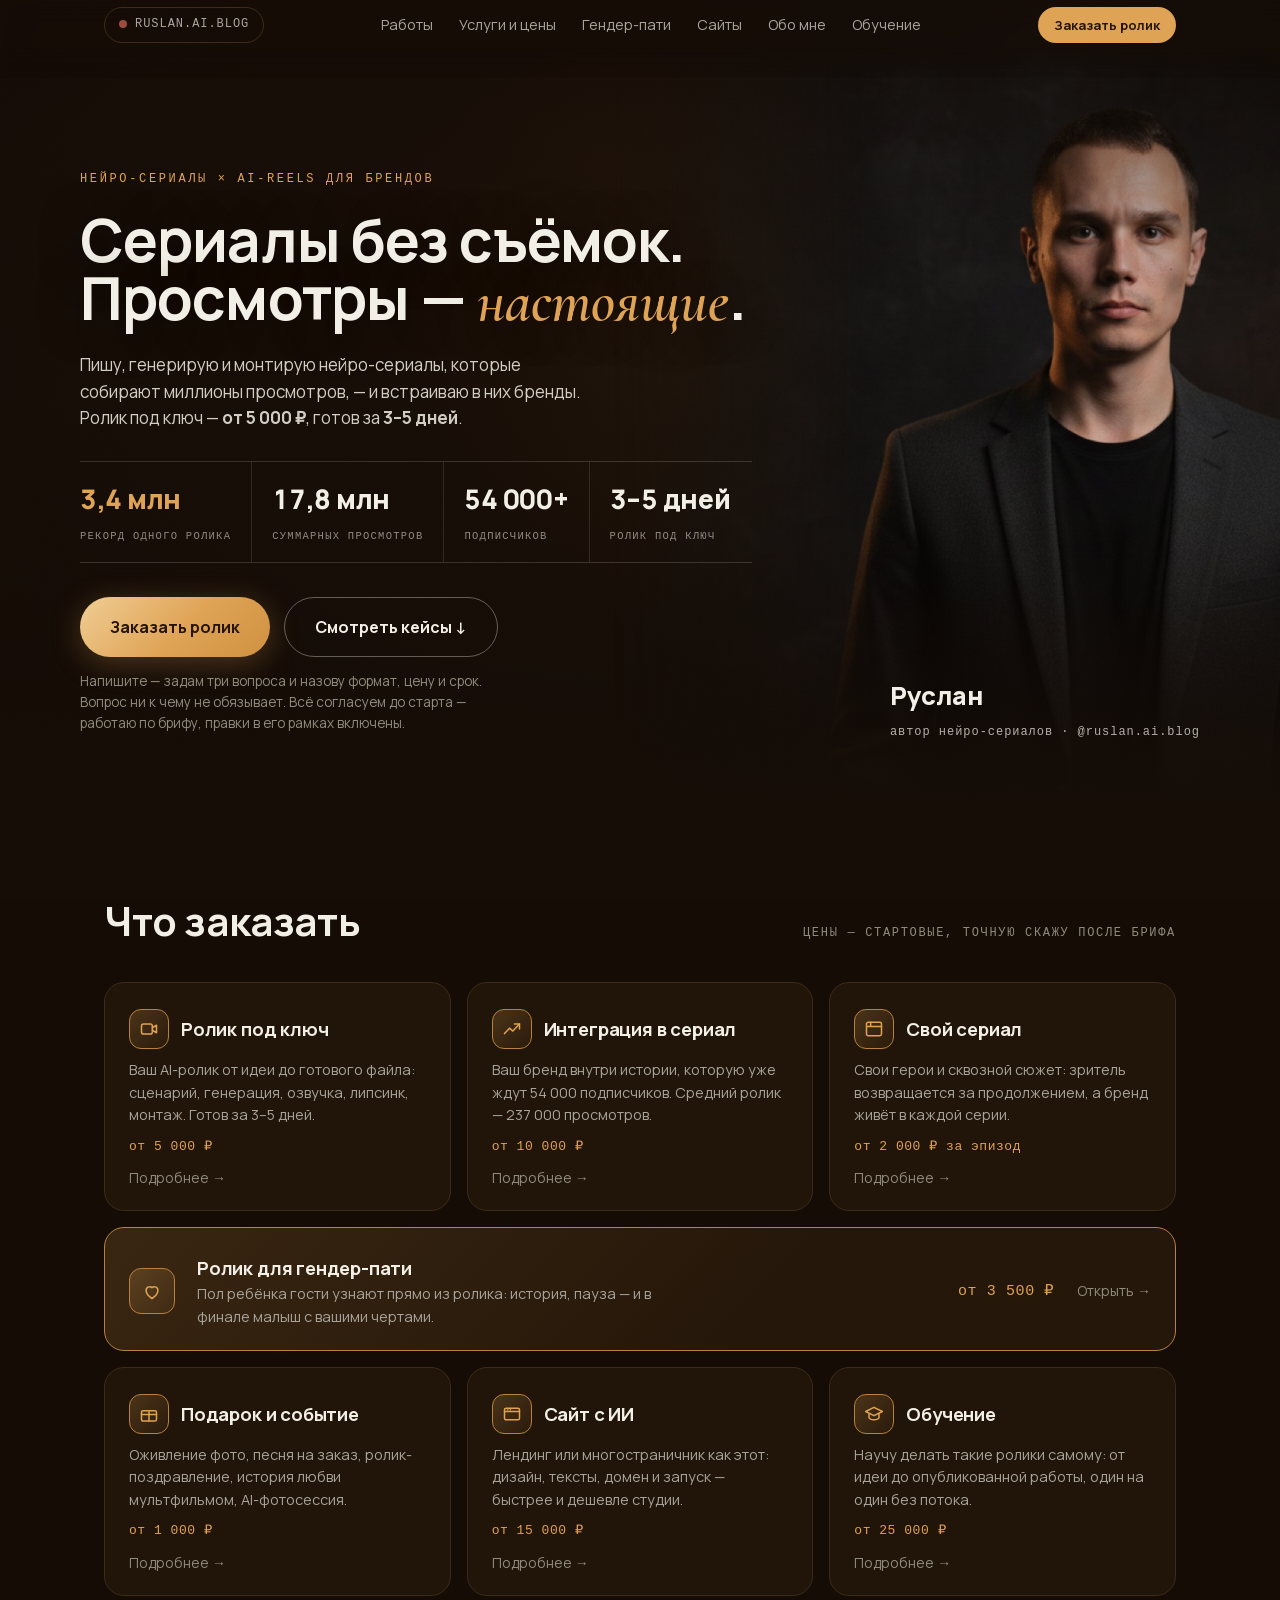
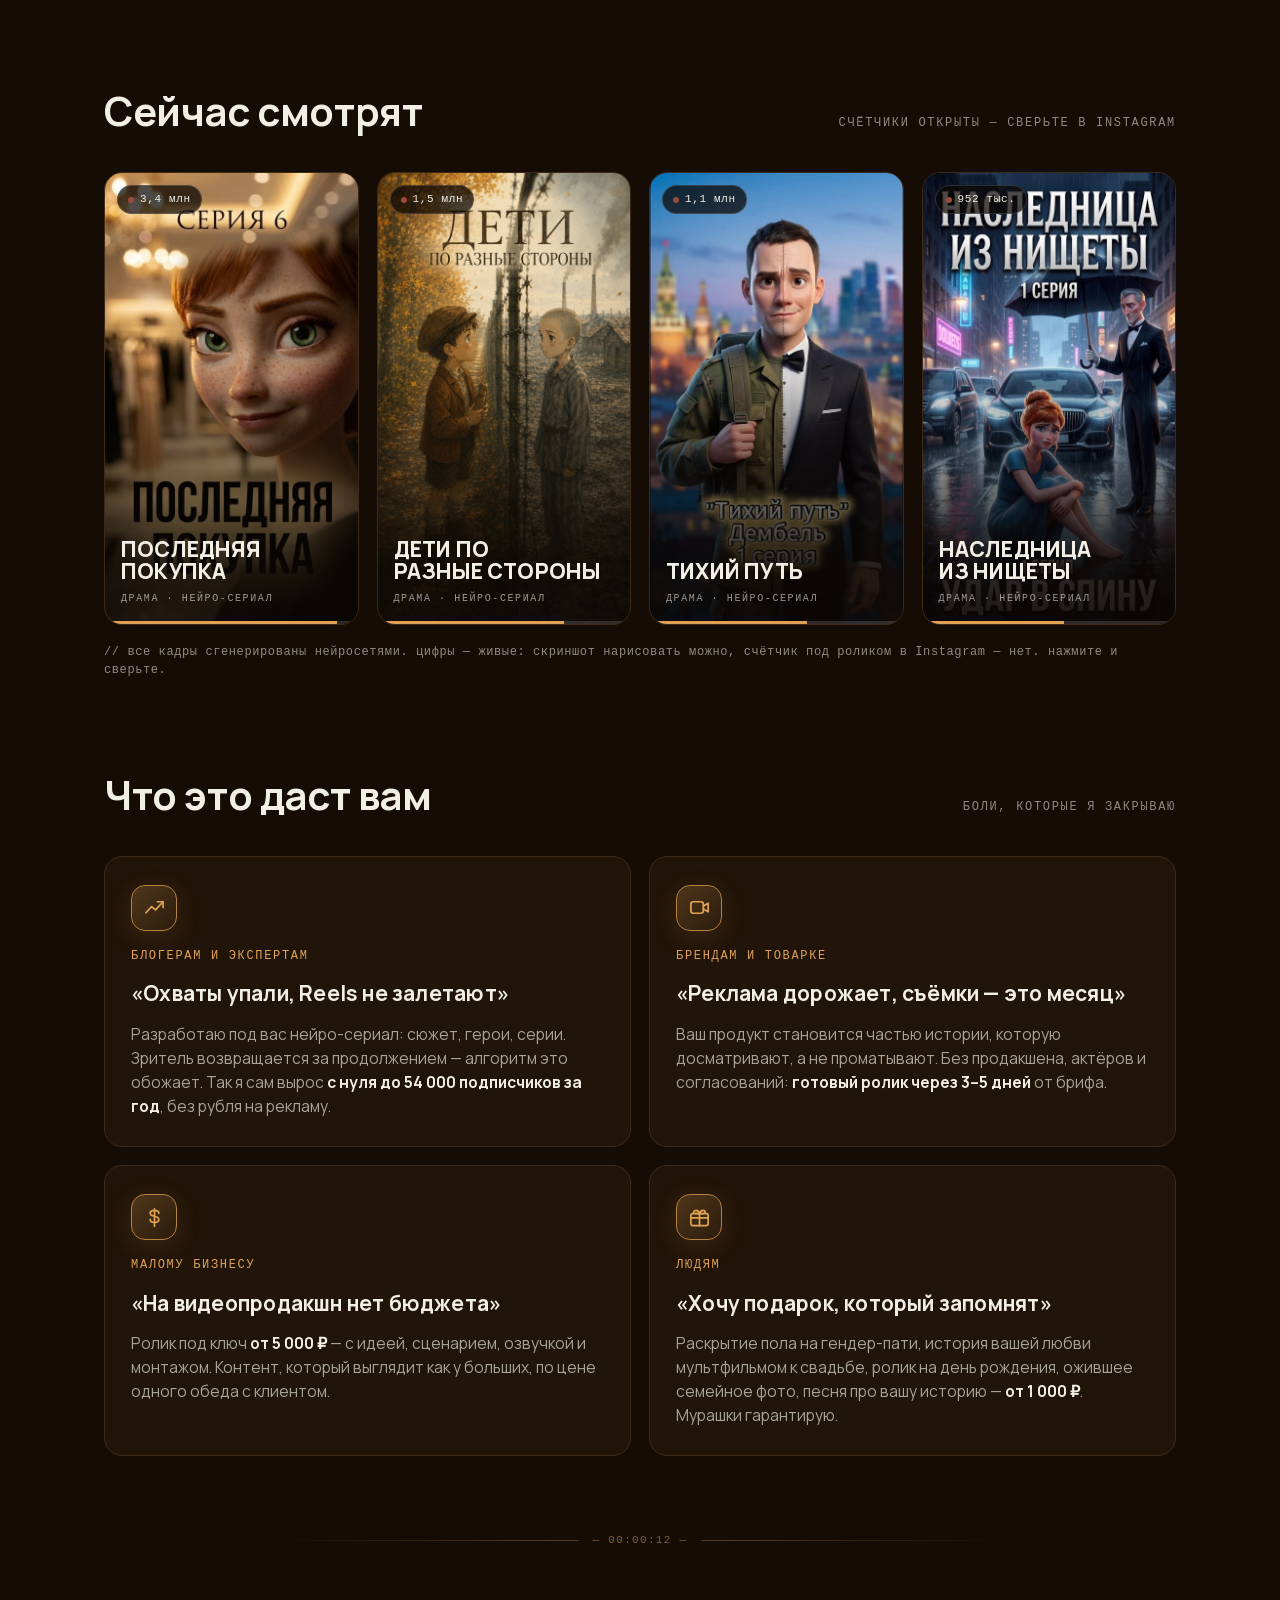
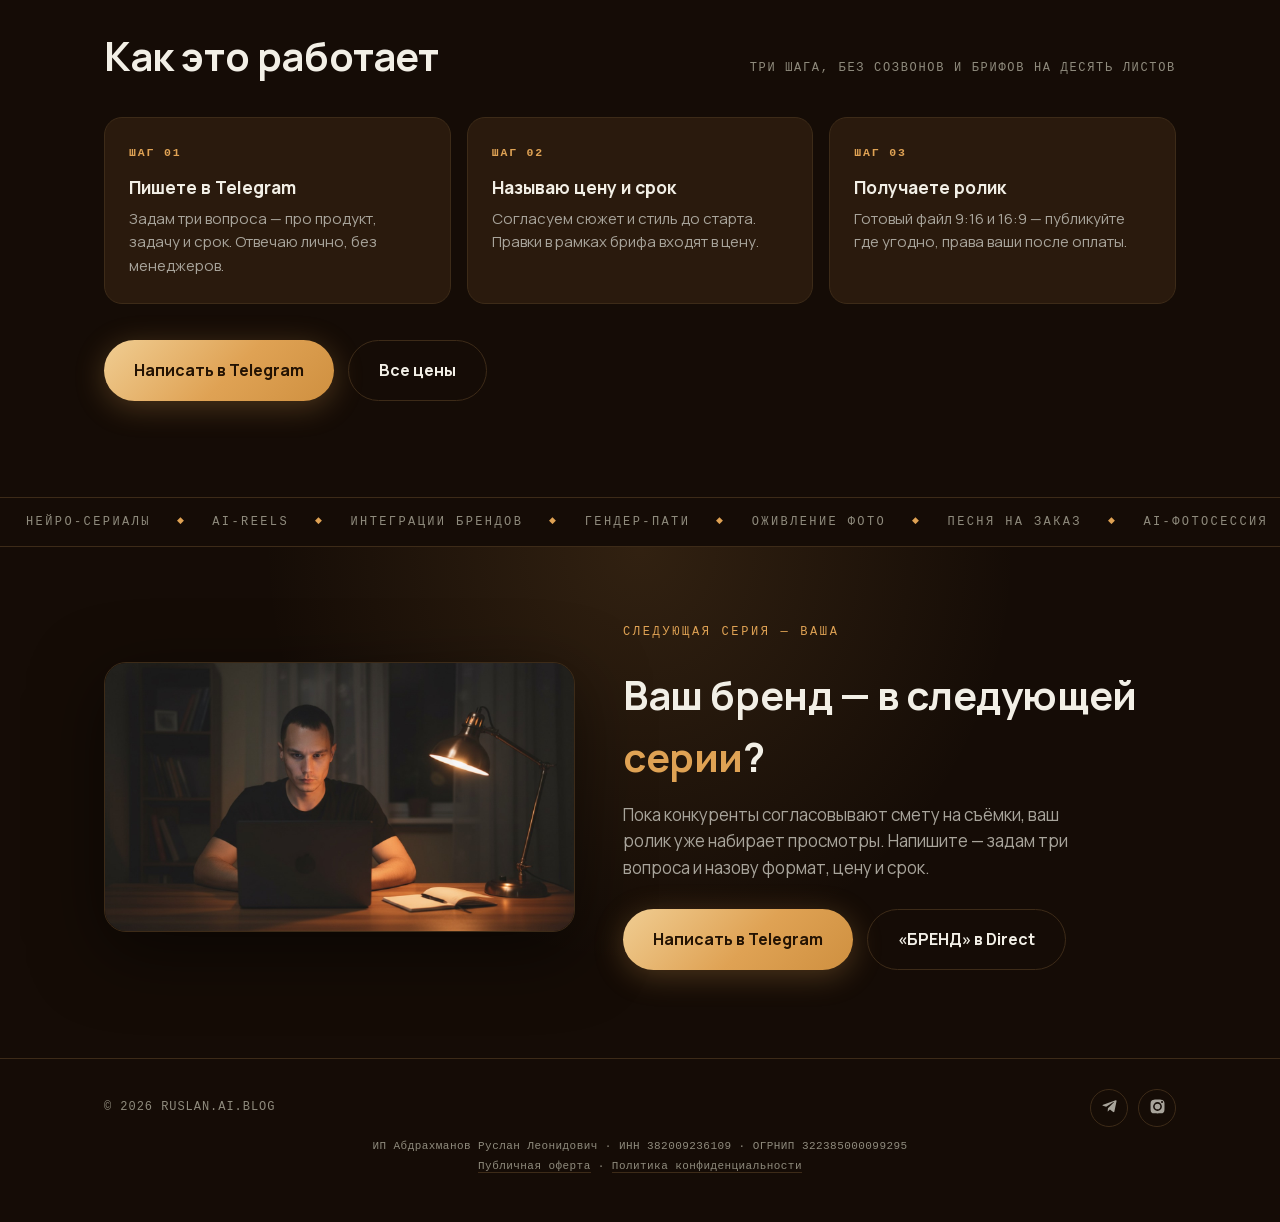
==== index.html @ cd1628ea "Главная: витрина услуг с ценами, кейсы выше, три шага заказа" ====
<!doctype html>
<html lang="ru">
<meta charset="utf-8">
<link rel="icon" href="data:image/svg+xml,%3Csvg xmlns=%22http://www.w3.org/2000/svg%22 viewBox=%220 0 100 100%22%3E%3Crect width=%22100%22 height=%22100%22 rx=%2222%22 fill=%22%23150c06%22/%3E%3Cpolygon points=%2238,28 76,50 38,72%22 fill=%22%23f0b243%22/%3E%3C/svg%3E">
<title>ruslan.ai.blog</title>
<meta name="viewport" content="width=device-width, initial-scale=1">

<meta name="description" content="Сериалы без съёмок с настоящими миллионами просмотров. AI-ролики для брендов за 3–5 дней: 17,8 млн суммарных просмотров, рекорд — 3,4 млн.">
<meta property="og:title" content="ruslan.ai.blog — нейро-сериалы и AI-Reels">
<meta property="og:description" content="Сериалы без съёмок с настоящими миллионами просмотров. AI-ролики для брендов за 3–5 дней: 17,8 млн суммарных просмотров, рекорд — 3,4 млн.">
<meta property="og:image" content="https://ruslan-ai-blog.ru/og.jpg">
<meta property="og:type" content="website">
<meta name="twitter:card" content="summary_large_image">

<style>
  /* ── Единственная тема: кинозал. Все цвета заданы явно. ── */
  :root{
    --ground:#150c06;        /* зал, свет погашен */
    --surface:#211408;
    --surface-2:#2a1a0d;
    --line:#3d2b18;
    --ink:#f2efe6;           /* тёплый экранный белый */
    --ink-dim:#A8A49B;
    --ink-faint:#8f8b7d;
    --gold:#DFA254;          /* луч проектора */
    --gold-deep:#b8813e;
    --terra:#9E493D;
    --rec:#9E493D;           /* точка записи */
    --mono:"SF Mono","Menlo","Consolas",monospace;
    --display:"Manrope","Helvetica Neue",sans-serif;
    --serif:"Cormorant Garamond",Georgia,serif;
  }
  *{margin:0;padding:0;box-sizing:border-box}
  html{scroll-behavior:smooth}
  body{
    background:radial-gradient(120% 80% at 50% 0%,rgba(223,162,84,.04) 0%,#1d1109 18%,#150c06 55%) fixed,#150c06;
    color:var(--ink);
    font-family:var(--display);
    font-size:17px;line-height:1.55;
    -webkit-font-smoothing:antialiased;
    overflow-x:hidden;
  }
  /* зерно плёнки поверх всего */
  body::after{
    content:"";position:fixed;inset:0;pointer-events:none;z-index:9999;opacity:.045;mix-blend-mode:overlay;
    background-image:url("data:image/svg+xml,%3Csvg xmlns='http://www.w3.org/2000/svg' width='180' height='180'%3E%3Cfilter id='n'%3E%3CfeTurbulence type='fractalNoise' baseFrequency='0.8' numOctaves='2' stitchTiles='stitch'/%3E%3CfeColorMatrix type='saturate' values='0'/%3E%3C/filter%3E%3Crect width='180' height='180' filter='url(%23n)'/%3E%3C/svg%3E");background-size:180px;
  }
  a{color:inherit}
  .wrap{max-width:1120px;margin:0 auto;padding:0 24px}

  /* ── верхняя строка: как плашка эфира ── */
  .topbar{
    display:flex;justify-content:space-between;align-items:center;
    padding:18px 0;font-family:var(--mono);font-size:12px;letter-spacing:.08em;
    color:var(--ink-dim);
  }
  .rec{display:inline-flex;align-items:center;gap:8px}
  .rec i{width:8px;height:8px;border-radius:50%;background:var(--rec);display:inline-block;animation:blink 1.6s steps(1) infinite}
  @keyframes blink{50%{opacity:.15}}
  .topbar a{text-decoration:none;border:1px solid var(--line);padding:7px 14px;border-radius:999px;transition:border-color .2s,color .2s}
  .topbar a:hover,.topbar a:focus-visible{border-color:var(--gold);color:var(--gold)}

  /* ── герой ── */
  .hero{padding:64px 0 40px;position:relative}
  /* луч проектора */
  .hero::before{
    content:"";position:absolute;top:-220px;left:50%;transform:translateX(-50%);
    width:900px;height:620px;pointer-events:none;
    background:radial-gradient(ellipse at 50% 0%,rgba(223,162,84,.16),rgba(223,162,84,.04) 45%,transparent 70%);
  }
  .eyebrow{
    font-family:var(--mono);font-size:12px;letter-spacing:.22em;text-transform:uppercase;
    color:var(--gold);margin-bottom:22px;
  }
  h1{
    font-size:clamp(40px,7.2vw,84px);line-height:.98;letter-spacing:-.015em;
    font-weight:700;text-wrap:balance;max-width:18ch;
  }
  h1 .g{color:var(--gold);font-family:var(--serif);font-style:italic;font-weight:600;letter-spacing:0}
  .hero p.lede{margin:28px 0 0;max-width:56ch;font-size:clamp(17px,2vw,20px);color:var(--ink-dim)}
  .hero p.lede b{color:var(--ink);font-weight:600}
  /* автор: ава из инсты + подпись */
  .author{display:flex;align-items:center;gap:16px;margin-top:30px}
  .author img{width:76px;height:76px;border-radius:50%;border:2px solid var(--gold);box-shadow:0 0 26px rgba(223,162,84,.3);display:block}
  .author b{display:block;font-size:18px;font-weight:800}
  .author span{font-family:var(--mono);font-size:12px;letter-spacing:.08em;color:var(--ink-faint)}
  .final .author-solo{width:88px;height:88px;border-radius:50%;border:2px solid var(--gold);box-shadow:0 0 34px rgba(223,162,84,.35);margin:0 auto 24px;display:block;position:relative}
  .cta-row{display:flex;gap:14px;flex-wrap:wrap;margin-top:36px}
  .btn{
    display:inline-flex;align-items:center;gap:10px;text-decoration:none;
    font-weight:700;font-size:16px;padding:17px 30px;border-radius:999px;
    transition:transform .15s,box-shadow .2s,border-color .2s;
  }
  .btn:focus-visible{outline:2px solid var(--gold);outline-offset:3px}
  .btn-gold{background:linear-gradient(135deg,#f0cd92,var(--gold) 55%,#cf9040);color:#241303;box-shadow:0 6px 30px rgba(223,162,84,.28)}
  .btn-gold:hover{transform:translateY(-2px);box-shadow:0 10px 40px rgba(223,162,84,.4)}
  .btn-ghost{border:1px solid var(--line);color:var(--ink)}
  .btn-ghost:hover{border-color:var(--gold);color:var(--gold)}

  /* цифры как титры */
  .stats{display:grid;grid-template-columns:repeat(4,1fr);gap:1px;background:var(--line);border:1px solid var(--line);border-radius:16px;overflow:hidden;margin:56px 0 0}
  .stat{background:var(--surface);padding:26px 24px}
  .stat b{display:block;font-size:clamp(30px,4vw,46px);font-weight:800;letter-spacing:-.02em;font-variant-numeric:tabular-nums}
  .stat b em{font-style:normal;color:var(--gold)}
  .stat span{font-family:var(--mono);font-size:12px;letter-spacing:.1em;text-transform:uppercase;color:var(--ink-faint)}

  /* ── секции ── */
  section{padding:84px 0 0}
  .sec-head{display:flex;align-items:baseline;justify-content:space-between;gap:16px;margin-bottom:30px;flex-wrap:wrap}
  h2{font-size:clamp(26px,3.6vw,40px);font-weight:700;letter-spacing:-.01em}
  .sec-head .tag{font-family:var(--mono);font-size:12px;letter-spacing:.14em;color:var(--ink-faint);text-transform:uppercase}

  /* ── афиши сериалов ── */
  .shelf{display:grid;grid-template-columns:repeat(4,1fr);gap:18px}
  .poster{
    aspect-ratio:9/16;border-radius:18px;overflow:hidden;position:relative;
    display:flex;flex-direction:column;justify-content:flex-end;
    text-decoration:none;border:1px solid var(--line);
    transition:transform .25s,box-shadow .25s;
  }
  .poster:hover,.poster:focus-visible{transform:translateY(-6px) scale(1.015);box-shadow:0 18px 50px rgba(0,0,0,.55)}
  .poster .art{position:absolute;inset:0}
  .poster video{position:absolute;inset:0;width:100%;height:100%;object-fit:cover}
  @media (prefers-reduced-motion:reduce){.poster video{display:none}}
  .poster .shade{position:absolute;inset:0;background:linear-gradient(180deg,transparent 40%,rgba(10,6,3,.88) 88%)}
  .poster .views{
    position:absolute;top:12px;left:12px;font-family:var(--mono);font-size:11px;letter-spacing:.06em;
    background:rgba(10,6,3,.72);border:1px solid rgba(255,255,255,.14);border-radius:999px;
    padding:5px 10px;display:flex;align-items:center;gap:6px;color:var(--ink);
  }
  .poster .views i{width:6px;height:6px;border-radius:50%;background:var(--rec);display:inline-block}
  .poster .meta{position:relative;display:block;padding:16px 16px 14px}
  .poster .title{display:block;font-weight:800;font-size:clamp(16px,1.7vw,21px);line-height:1.08;text-transform:uppercase;letter-spacing:.01em;text-wrap:balance}
  .poster .kind{display:block;font-family:var(--mono);font-size:10px;letter-spacing:.16em;text-transform:uppercase;color:rgba(242,239,230,.62);margin-top:8px}
  .poster .bar{position:relative;height:3px;background:rgba(255,255,255,.14)}
  .poster .bar i{position:absolute;inset:0;right:auto;background:var(--gold)}
  /* афишная графика — у каждого сериала свой мир */
  .art-1{background:
    radial-gradient(120% 90% at 80% 12%,#7a1420 0%,transparent 55%),
    radial-gradient(100% 80% at 15% 90%,#2a0509 0%,transparent 60%),
    linear-gradient(165deg,#3d0a12 0%,#12060a 70%)}
  .art-1::after{content:"";position:absolute;left:14%;right:14%;top:34%;height:1px;background:linear-gradient(90deg,transparent,#e4574f,transparent);box-shadow:0 0 24px 4px rgba(228,87,79,.55)}
  .art-2{background:linear-gradient(115deg,#0e2c4e 0 49.7%,#13070d 49.7% 50.3%,#5a2410 50.3% 100%)}
  .art-2::after{content:"";position:absolute;inset:0;background:radial-gradient(70% 45% at 28% 30%,rgba(120,180,255,.28),transparent 65%),radial-gradient(70% 45% at 74% 68%,rgba(240,140,60,.3),transparent 65%)}
  .art-3{background:
    radial-gradient(90% 60% at 50% 20%,rgba(223,162,84,.5),transparent 60%),
    linear-gradient(180deg,#1c1408 0%,#0d0a05 100%)}
  .art-3::after{content:"";position:absolute;left:50%;top:16%;width:120px;height:120px;transform:translateX(-50%);border-radius:50%;background:radial-gradient(circle at 38% 32%,#ffe9b8,#DFA254 55%,#8a5a10);filter:blur(1px);box-shadow:0 0 70px 20px rgba(223,162,84,.4)}
  .art-4{background:
    radial-gradient(110% 80% at 20% 15%,#5b1d5e 0%,transparent 60%),
    radial-gradient(110% 80% at 85% 85%,#28356e 0%,transparent 60%),
    linear-gradient(160deg,#2b0f33,#0e0b1e)}
  .art-4::after{content:"";position:absolute;left:18%;top:26%;width:26px;height:26px;border-radius:50%;border:3px solid rgba(255,160,220,.8);box-shadow:44px 18px 0 -6px rgba(255,160,220,.5),90px -8px 0 -9px rgba(255,160,220,.35)}
  .shelf-note{margin-top:18px;font-family:var(--mono);font-size:12px;color:var(--ink-faint);letter-spacing:.05em}

  /* ── что я делаю ── */
  .services{display:grid;grid-template-columns:repeat(3,1fr);gap:18px}
  .svc{background:var(--surface);border:1px solid var(--line);border-radius:18px;padding:28px 26px;display:flex;flex-direction:column;gap:12px}
  .svc .num{font-family:var(--mono);font-size:12px;color:var(--gold);letter-spacing:.14em}
  .svc h3{font-size:21px;font-weight:700;letter-spacing:.01em}
  .svc p{color:var(--ink-dim);font-size:15.5px}

  /* ── как заказать: киношная хлопушка шагов ── */
  .steps{counter-reset:step;display:grid;grid-template-columns:repeat(3,1fr);gap:1px;background:var(--line);border:1px solid var(--line);border-radius:18px;overflow:hidden}
  .step{background:var(--surface-2);padding:30px 26px}
  .step b{display:block;font-family:var(--mono);font-size:12px;letter-spacing:.14em;color:var(--gold);margin-bottom:14px}
  .step h3{font-size:19px;font-weight:800;margin-bottom:8px}
  .step h3 .kw{background:var(--gold);color:#241303;padding:1px 8px;border-radius:4px;white-space:nowrap}
  .step p{color:var(--ink-dim);font-size:15px}

  /* ── финальный призыв ── */
  .final{margin-top:96px;position:relative;text-align:center;padding:90px 24px 100px;border-top:1px solid var(--line)}
  .final::before{content:"";position:absolute;top:0;left:50%;transform:translateX(-50%);width:760px;height:420px;pointer-events:none;background:radial-gradient(ellipse at 50% 0%,rgba(223,162,84,.14),transparent 70%)}
  .final h2{max-width:22ch;margin:0 auto 18px}
  .final p{color:var(--ink-dim);max-width:52ch;margin:0 auto 34px}

  footer{border-top:1px solid var(--line);padding:30px 0 46px}
  .foot{display:flex;justify-content:space-between;align-items:center;gap:18px;flex-wrap:wrap;font-family:var(--mono);font-size:12px;letter-spacing:.08em;color:var(--ink-faint)}
  .foot a{color:var(--ink-dim);text-decoration:none;border-bottom:1px solid var(--line);padding-bottom:2px}
  .foot a:hover,.foot a:focus-visible{color:var(--gold);border-color:var(--gold)}

  @media (max-width:900px){
    .shelf{grid-template-columns:repeat(2,1fr)}
    .services{grid-template-columns:1fr}
    .steps{grid-template-columns:1fr}
    .stats{grid-template-columns:1fr 1fr}
  }
  @media (prefers-reduced-motion:reduce){
    *,*::before,*::after{animation:none!important;transition:none!important}
    html{scroll-behavior:auto}
  }

  /* обучение */
  .learn{margin-top:84px;position:relative;border:1px solid var(--gold-deep);border-radius:20px;overflow:hidden;background:linear-gradient(135deg,rgba(223,162,84,.10),rgba(223,162,84,.02) 55%),var(--surface)}
  .learn-in{padding:44px 40px;max-width:720px}
  .learn .kicker{font-family:var(--mono);font-size:12px;letter-spacing:.2em;text-transform:uppercase;color:var(--gold);margin-bottom:14px}
  .learn h2{margin-bottom:14px}
  .learn p{color:var(--ink-dim);margin-bottom:18px;max-width:56ch}
  .learn ul{list-style:none;margin:0 0 26px;display:flex;flex-direction:column;gap:10px}
  .learn li{padding-left:26px;position:relative;color:var(--ink-dim)}
  .learn li::before{content:"—";position:absolute;left:0;color:var(--gold)}
  .learn .kw2{background:var(--gold);color:#241303;padding:1px 8px;border-radius:4px;white-space:nowrap;font-weight:700}
  @media (max-width:900px){.learn-in{padding:32px 24px}}

  .herobg{position:absolute;inset:-40px -100vw 0 -100vw;z-index:-1;overflow:hidden}
  .herobg video{width:100vw;height:120%;object-fit:cover;filter:blur(26px) brightness(.30) saturate(1.2);transform:scale(1.15)}
  .herobg::after{content:"";position:absolute;inset:0;background:linear-gradient(180deg,rgba(21,12,6,.2),var(--ground) 92%)}
  .hero{position:relative}

  /* полноэкранная обложка-шоурил */
  .topbar{position:relative;z-index:6}
  .cover{position:relative;left:50%;transform:translateX(-50%);width:100vw;min-height:92vh;min-height:92svh;display:flex;align-items:flex-end;margin-top:-72px;padding:120px max(24px,calc((100vw - 1120px)/2)) 72px}
  .cover .bgs{position:absolute;inset:0;overflow:hidden}
  .cover .bgs video{position:absolute;inset:0;width:100%;height:100%;object-fit:cover;opacity:0;transition:opacity 1.4s ease;filter:brightness(.42) saturate(1.15)}
  .cover .bgs video.on{opacity:1}
  .cover .bgs::before{content:"";position:absolute;inset:0;background:linear-gradient(77deg,rgba(21,12,6,.72) 0%,rgba(21,12,6,.35) 40%,rgba(21,12,6,0) 85%),linear-gradient(to top,rgba(21,12,6,0) 60%,rgba(21,12,6,.45) 100%),radial-gradient(ellipse at center,transparent 45%,rgba(10,6,3,.45) 100%);z-index:1}
  .cover .bgs::after{content:"";position:absolute;left:0;right:0;bottom:0;height:38%;background:var(--scrim-up);z-index:1}
  .cover-in{position:relative;z-index:2;max-width:1120px;width:100%}
  .cover h1{font-size:clamp(44px,7.6vw,92px);text-shadow:0 4px 40px rgba(0,0,0,.5)}
  .cover .lede{color:var(--ink);opacity:.85}
  .chips{display:flex;gap:10px;flex-wrap:wrap;margin:28px 0 32px}
  .chip{font-family:var(--mono);font-size:12.5px;letter-spacing:.04em;padding:9px 15px;border:1px solid rgba(242,239,230,.28);border-radius:999px;background:rgba(10,6,3,.45);-webkit-backdrop-filter:blur(8px);backdrop-filter:blur(8px);color:var(--ink)}
  .chip b{color:var(--gold);font-family:var(--display);font-weight:800}
  .cover .author{margin-top:34px}
  @media (max-width:900px){.cover{min-height:96vh;min-height:96svh;padding-bottom:56px}}

  .topbar{position:sticky;top:0;z-index:50;padding:7px 0}
  .topbar::before{content:"";position:absolute;inset:0 -100vw -28px;background:rgba(21,12,6,.72);-webkit-backdrop-filter:blur(14px) brightness(.92);backdrop-filter:blur(14px) brightness(.92);z-index:-1;-webkit-mask-image:linear-gradient(to bottom,#000 0%,#000 62%,transparent 100%);mask-image:linear-gradient(to bottom,#000 0%,#000 62%,transparent 100%)}
  .tnav{display:flex;gap:26px}
  .topbar .tnav a{border:0;padding:0;border-radius:0;font-family:var(--display);font-size:14.5px;letter-spacing:0;color:var(--ink-dim)}
  .topbar .tnav a:hover,.topbar .tnav a:focus-visible{color:var(--gold)}
  .topbar .tcta{border:0;background:var(--gold);color:#241303;font-family:var(--display);font-weight:700;font-size:13px;letter-spacing:0;padding:8px 16px;border-radius:999px}
  .topbar .tcta:hover{box-shadow:0 4px 22px rgba(223,162,84,.4);color:#241303}
  @media (max-width:820px){.tnav{display:none}}
  /* шесть пунктов на ноутбуке: сжимаем меню, а не прячем — вид страницы не меняется */
  @media (max-width:1150px){.tnav{gap:15px}.topbar .tnav a{font-size:13.5px}.topbar .tcta{padding:7px 12px;font-size:12.5px}}
  /* строка цифр вместо плашек */
  .statline{display:flex;flex-wrap:wrap;margin:30px 0 34px;border-top:1px solid rgba(242,239,230,.16);border-bottom:1px solid rgba(242,239,230,.16)}
  .statline > div{padding:16px 28px 15px 0;margin-right:28px;border-right:1px solid rgba(242,239,230,.12)}
  .statline > div:last-child{border-right:0;margin-right:0}
  .statline b{display:block;font-size:clamp(21px,2.4vw,27px);font-weight:800;letter-spacing:-.01em;font-variant-numeric:tabular-nums}
  .statline b em{font-style:normal;color:var(--gold)}
  .statline span{font-family:var(--mono);font-size:10.5px;letter-spacing:.12em;text-transform:uppercase;color:rgba(242,239,230,.55)}
  @media (max-width:760px){.statline > div{padding:12px 18px 11px 0;margin-right:18px}}
  /* статичная обложка */
  .cover .bgs img{position:absolute;inset:0;width:100%;height:100%;object-fit:cover;object-position:center 40%;filter:brightness(.46) saturate(1.05)}

  /* боли: «знакомо?» */
  .pain{background:var(--surface);border:1px solid var(--line);border-radius:18px;padding:26px 24px;color:var(--ink-dim);font-size:15.5px;position:relative}
  .pain b{display:block;color:var(--ink);font-size:17px;margin-bottom:8px;font-weight:800}
  .pain::before{content:"✕";position:absolute;top:22px;right:22px;color:var(--rec);font-weight:700;opacity:.7}
  /* бонусы */
  .bonus{display:grid;grid-template-columns:repeat(2,1fr);gap:14px}
  .bonus li{list-style:none;background:var(--surface);border:1px solid var(--line);border-radius:16px;padding:18px 20px 18px 48px;position:relative;color:var(--ink-dim);font-size:15.5px}
  .bonus li::before{content:"✓";position:absolute;left:20px;top:17px;color:var(--gold);font-weight:800;font-size:17px}
  .bonus li b{color:var(--ink)}
  @media (max-width:900px){.bonus{grid-template-columns:1fr}}
  /* автор */
  .about{display:grid;grid-template-columns:240px 1fr;gap:36px;align-items:start}
  .about img{width:240px;height:240px;border-radius:22px;object-fit:cover;border:1px solid var(--gold-deep);box-shadow:0 12px 50px rgba(223,162,84,.15)}
  .about ul{list-style:none;display:flex;flex-direction:column;gap:12px;margin-top:18px}
  .about li{padding-left:26px;position:relative;color:var(--ink-dim)}
  .about li::before{content:"—";position:absolute;left:0;color:var(--gold)}
  .about li b{color:var(--ink)}
  .about .role{font-family:var(--mono);font-size:12px;letter-spacing:.18em;text-transform:uppercase;color:var(--gold)}
  .about h3{font-size:26px;font-weight:800;margin:6px 0 4px}
  @media (max-width:900px){.about{grid-template-columns:1fr}.about img{width:100%;height:auto;aspect-ratio:1}}
  /* faq */
  .faq{display:flex;flex-direction:column;gap:10px}
  .faq details{background:var(--surface);border:1px solid var(--line);border-radius:16px;overflow:hidden}
  .faq summary{cursor:pointer;padding:19px 22px;font-weight:700;font-size:16.5px;list-style:none;display:flex;justify-content:space-between;align-items:center;gap:14px}
  .faq summary::-webkit-details-marker{display:none}
  .faq summary::after{content:"+";color:var(--gold);font-size:22px;font-weight:400;flex-shrink:0}
  .faq details[open] summary::after{content:"–"}
  .faq details p{padding:0 22px 20px;color:var(--ink-dim);max-width:70ch}
  .faq details p b{color:var(--ink)}
  .requisites{margin-top:10px;font-family:var(--mono);font-size:11px;letter-spacing:.04em;color:var(--ink-faint);text-align:center;line-height:1.8}
  .requisites a{color:inherit;text-decoration:none;border-bottom:1px solid var(--line)}
  .requisites a:hover,.requisites a:focus-visible{color:var(--gold);border-color:var(--gold)}

  /* тарифы */
  .plans{display:grid;grid-template-columns:repeat(3,1fr);gap:18px;align-items:stretch}
  .plan{background:var(--surface);border:1px solid var(--line);border-radius:20px;padding:30px 28px;display:flex;flex-direction:column;gap:0;position:relative}
  .plan.hot{border-color:var(--gold);box-shadow:0 12px 50px rgba(223,162,84,.12)}
  .plan .hotb{position:absolute;top:-12px;left:24px;background:var(--gold);color:#241303;font-family:var(--mono);font-size:10.5px;letter-spacing:.12em;text-transform:uppercase;font-weight:700;padding:4px 10px;border-radius:999px}
  .plan h3{font-size:19px;font-weight:700;margin-bottom:6px}
  .plan .for{font-family:var(--mono);font-size:11px;letter-spacing:.1em;text-transform:uppercase;color:var(--ink-faint);margin-bottom:18px}
  .plan .price{font-size:clamp(30px,3.4vw,38px);font-weight:800;letter-spacing:-.02em;margin-bottom:2px}
  .plan .price small{font-size:15px;font-weight:400;color:var(--ink-dim)}
  .plan .per{font-family:var(--mono);font-size:11px;color:var(--ink-faint);margin-bottom:20px}
  .plan ul{list-style:none;display:flex;flex-direction:column;gap:9px;margin:0 0 26px}
  .plan li{padding-left:24px;position:relative;color:var(--ink-dim);font-size:14.5px}
  .plan li::before{content:"✓";position:absolute;left:0;color:var(--gold);font-weight:700}
  .plan .btn{margin-top:auto;justify-content:center}
  @media (max-width:900px){.plans{grid-template-columns:1fr}}
  /* мини-прайс для людей */
  .mini-price{display:grid;grid-template-columns:repeat(auto-fit,minmax(185px,1fr));gap:14px;margin-top:26px}
  .mini-price a{text-decoration:none}
  .mp.hotmp{border-color:var(--gold);box-shadow:0 6px 30px rgba(223,162,84,.10)}
  .mp{background:var(--surface-2);border:1px solid var(--line);border-radius:16px;padding:18px 18px 16px}
  .mp b{display:block;font-size:22px;font-weight:800;color:var(--gold);margin-bottom:2px}
  .mp span{font-size:14px;color:var(--ink)}
  .mp i{display:block;font-style:normal;font-family:var(--mono);font-size:10.5px;color:var(--ink-faint);margin-top:6px;letter-spacing:.06em}
  @media (max-width:900px){.mini-price{grid-template-columns:1fr 1fr}}

  /* журнальный список услуг */
  .svc-rows{border-top:1px solid var(--line)}
  .svc-row{display:grid;grid-template-columns:52px 1fr 1.5fr auto;gap:20px;align-items:baseline;padding:26px 0;border-bottom:1px solid var(--line);text-decoration:none}
  .svc-row .n{font-family:var(--mono);font-size:12px;color:var(--gold)}
  .svc-row h3{font-size:clamp(18px,2vw,23px);font-weight:700;color:var(--ink);letter-spacing:.01em;transition:color .15s}
  .svc-row p{color:var(--ink-dim);font-size:14.5px;margin:0}
  .svc-row .pr{font-family:var(--mono);font-size:13px;color:var(--gold);white-space:nowrap}
  .svc-row:hover h3,.svc-row:focus-visible h3{color:var(--gold)}
  @media (max-width:900px){.svc-row{grid-template-columns:36px 1fr auto}.svc-row p{grid-column:2/4}}
  /* шапка внутренних страниц */
  .page-head{padding:60px 0 10px}
  .page-head h1{font-size:clamp(36px,5vw,58px);font-weight:700;letter-spacing:-.01em}
  .page-head .eyebrow{margin-bottom:14px}
  .topbar .tnav a.on{color:var(--gold)}

  .mcta{display:none}
  @media (max-width:760px){
    .mcta{display:flex;position:fixed;left:16px;right:16px;bottom:16px;z-index:60;background:var(--gold);color:#241303;font-weight:800;font-size:16px;justify-content:center;padding:15px;border-radius:18px;text-decoration:none;box-shadow:0 10px 40px rgba(223,162,84,.4)}
    body{padding-bottom:74px}
  }

  /* соц-иконки */
  .socials{display:flex;align-items:center;gap:10px;flex-wrap:wrap}
  .sic{width:38px;height:38px;border:1px solid var(--line);border-radius:50%;display:inline-flex;align-items:center;justify-content:center;text-decoration:none;transition:border-color .2s,transform .15s;padding:0}
  .sic svg{width:17px;height:17px;fill:var(--ink-dim);transition:fill .2s}
  .sic:hover,.sic:focus-visible{border-color:var(--gold);transform:translateY(-2px)}
  .sic:hover svg,.sic:focus-visible svg{fill:var(--gold)}
  .sic.soon{opacity:.38}
  .foot{align-items:center}

  /* ── слоистый фон: спека агентов ── */
  :root{--scrim-up:linear-gradient(to top,rgba(21,12,6,1) 0%,rgba(21,12,6,.74) 19%,rgba(21,12,6,.54) 34%,rgba(21,12,6,.38) 47%,rgba(21,12,6,.28) 56%,rgba(21,12,6,.19) 65%,rgba(21,12,6,.13) 73%,rgba(21,12,6,.08) 80%,rgba(21,12,6,.04) 86%,rgba(21,12,6,.02) 91%,rgba(21,12,6,0) 100%)}
  .seam{position:relative;height:1px;margin:84px auto 0;max-width:720px;background:linear-gradient(90deg,transparent,rgba(223,162,84,.4),transparent)}
  .seam::after{content:attr(data-tc);position:absolute;left:50%;top:50%;transform:translate(-50%,-50%);padding:0 14px;background:var(--ground);font-family:var(--mono);font-size:11px;letter-spacing:.12em;color:rgba(223,162,84,.55)}
  .spot{position:fixed;inset:0;pointer-events:none;z-index:1;background:radial-gradient(600px circle at var(--mx,50%) var(--my,30%),rgba(223,162,84,.05),transparent 70%)}
  @media (prefers-reduced-motion: reduce){*,*::before,*::after{animation:none!important;transition-duration:.01ms!important}}

  @media (hover:hover){
    .shelf:hover .poster{opacity:.55;filter:saturate(.8)}
    .shelf:hover .poster:hover{opacity:1;filter:none}
  }
  .poster{transition:transform .25s,box-shadow .25s,opacity .35s,filter .35s}

  /* мобильное меню */
  .tright{display:flex;align-items:center;gap:10px}
  .burger{display:none;background:none;border:1px solid var(--line);border-radius:8px;width:40px;height:36px;color:var(--ink);font-size:17px;cursor:pointer;padding:0;line-height:1}
  @media (max-width:820px){.burger{display:inline-flex;align-items:center;justify-content:center}}
  .mnav{display:none;position:fixed;inset:0;background:rgba(21,12,6,.98);z-index:200;flex-direction:column;justify-content:center;padding:28px}
  .mnav.open{display:flex}
  .mnav a{font-size:26px;font-weight:700;text-decoration:none;color:var(--ink);padding:16px 8px;border-bottom:1px solid var(--line);letter-spacing:-.01em}
  .mnav a:active,.mnav a.on{color:var(--gold)}
  .mnav .mclose{position:absolute;top:16px;right:20px;font-size:30px;background:none;border:0;color:var(--ink);cursor:pointer;padding:8px}
  .mnav .mtg{margin-top:26px;background:var(--gold);color:#241303;text-align:center;border-radius:16px;border-bottom:0;font-size:18px;padding:16px}
@font-face{font-family:'Cormorant Garamond';font-style:italic;font-weight:600;font-display:swap;src:url(fonts/CormorantGaramond-600i-cyrillic.woff2) format('woff2');unicode-range:U+0301, U+0400-045F, U+0490-0491, U+04B0-04B1, U+2116;}
@font-face{font-family:'Cormorant Garamond';font-style:italic;font-weight:600;font-display:swap;src:url(fonts/CormorantGaramond-600i-latin.woff2) format('woff2');unicode-range:U+0000-00FF, U+0131, U+0152-0153, U+02BB-02BC, U+02C6, U+02DA, U+02DC, U+0304, U+0308, U+0329, U+2000-206F, U+20AC, U+2122, U+2191, U+2193, U+2212, U+2215, U+FEFF, U+FFFD;}
@font-face{font-family:'Manrope';font-style:normal;font-weight:400;font-display:swap;src:url(fonts/Manrope-400-cyrillic.woff2) format('woff2');unicode-range:U+0301, U+0400-045F, U+0490-0491, U+04B0-04B1, U+2116;}
@font-face{font-family:'Manrope';font-style:normal;font-weight:400;font-display:swap;src:url(fonts/Manrope-400-latin.woff2) format('woff2');unicode-range:U+0000-00FF, U+0131, U+0152-0153, U+02BB-02BC, U+02C6, U+02DA, U+02DC, U+0304, U+0308, U+0329, U+2000-206F, U+20AC, U+2122, U+2191, U+2193, U+2212, U+2215, U+FEFF, U+FFFD;}
@font-face{font-family:'Manrope';font-style:normal;font-weight:700;font-display:swap;src:url(fonts/Manrope-700-cyrillic.woff2) format('woff2');unicode-range:U+0301, U+0400-045F, U+0490-0491, U+04B0-04B1, U+2116;}
@font-face{font-family:'Manrope';font-style:normal;font-weight:700;font-display:swap;src:url(fonts/Manrope-700-latin.woff2) format('woff2');unicode-range:U+0000-00FF, U+0131, U+0152-0153, U+02BB-02BC, U+02C6, U+02DA, U+02DC, U+0304, U+0308, U+0329, U+2000-206F, U+20AC, U+2122, U+2191, U+2193, U+2212, U+2215, U+FEFF, U+FFFD;}
@font-face{font-family:'Manrope';font-style:normal;font-weight:800;font-display:swap;src:url(fonts/Manrope-800-cyrillic.woff2) format('woff2');unicode-range:U+0301, U+0400-045F, U+0490-0491, U+04B0-04B1, U+2116;}
@font-face{font-family:'Manrope';font-style:normal;font-weight:800;font-display:swap;src:url(fonts/Manrope-800-latin.woff2) format('woff2');unicode-range:U+0000-00FF, U+0131, U+0152-0153, U+02BB-02BC, U+02C6, U+02DA, U+02DC, U+0304, U+0308, U+0329, U+2000-206F, U+20AC, U+2122, U+2191, U+2193, U+2212, U+2215, U+FEFF, U+FFFD;}

  .fchip{position:absolute;z-index:2;font-family:var(--mono);font-size:12.5px;padding:11px 17px;border:1px solid rgba(242,239,230,.25);border-radius:999px;background:rgba(21,12,6,.55);-webkit-backdrop-filter:blur(8px);backdrop-filter:blur(8px);color:var(--ink);animation:floaty 7s ease-in-out infinite alternate;box-shadow:0 10px 40px rgba(0,0,0,.35)}
  .fchip b{color:var(--gold);font-family:var(--display);font-weight:800}
  .fchip.f2{animation-duration:9s;animation-delay:-3.5s}
  @keyframes floaty{from{transform:translateY(-9px)}to{transform:translateY(11px)}}
  @media (max-width:900px){.fchip{font-size:11px;padding:8px 13px;right:4%!important;top:16%!important}.fchip.f2{display:none}}
  @media (prefers-reduced-motion:reduce){.fchip{animation:none}}

  /* оффер запуска */
  .offer{position:relative;border-radius:22px;overflow:hidden;background:linear-gradient(135deg,rgba(223,162,84,.16),rgba(158,73,61,.08) 60%),var(--surface);border:1px solid var(--gold);box-shadow:0 16px 70px rgba(223,162,84,.14);padding:30px 32px;margin-top:56px}
  .offer .ob{position:absolute;top:18px;right:-34px;transform:rotate(38deg);background:var(--terra);color:#fff;font-family:var(--mono);font-size:10.5px;letter-spacing:.14em;padding:6px 40px;text-transform:uppercase}
  .offer .ok2{font-family:var(--mono);font-size:11px;letter-spacing:.18em;text-transform:uppercase;color:var(--gold);margin-bottom:10px}
  .offer h3{font-size:clamp(21px,2.6vw,28px);font-weight:700;margin:0 0 10px;letter-spacing:-.01em}
  .offer .oprice{display:flex;align-items:baseline;gap:14px;margin:8px 0 14px}
  .offer .oprice b{font-size:clamp(30px,3.6vw,42px);font-weight:800;color:var(--gold)}
  .offer .oprice s{color:var(--ink-faint);font-size:18px}
  .offer ul{list-style:none;margin:0 0 20px;display:flex;flex-direction:column;gap:8px}
  .offer li{padding-left:24px;position:relative;color:var(--ink-dim)}
  .offer li::before{content:"✓";position:absolute;left:0;color:var(--gold);font-weight:800}
  .offer li b{color:var(--ink)}
  .offer .oseats{font-family:var(--mono);font-size:12px;color:var(--terra);letter-spacing:.08em;margin-top:12px}

  /* ── бегущая строка эфира ── */
  .marq{overflow:hidden;border-top:1px solid var(--line);border-bottom:1px solid var(--line);margin-top:96px;padding:15px 0}
  .marq-in{display:flex;width:max-content;animation:marq 36s linear infinite}
  .marq-seq{display:flex;align-items:center;white-space:nowrap;font-family:var(--mono);font-size:12px;letter-spacing:.2em;text-transform:uppercase;color:var(--ink-faint)}
  .marq-seq span{padding:0 26px}
  .marq-seq i{color:var(--gold);font-style:normal;font-size:9px}
  @keyframes marq{to{transform:translateX(-50%)}}
  @media (prefers-reduced-motion:reduce){.marq-in{animation:none}}
  .marq + .final{margin-top:0;border-top:0}

  /* ── герой: автор в кадре ── */
  .cover .bgs{background:radial-gradient(75% 85% at 78% 38%,rgba(223,162,84,.13),transparent 62%),linear-gradient(180deg,#1b0f08 0%,var(--ground) 94%)}
  .cover .me{position:absolute;inset:0 0 0 auto;width:min(52vw,880px);background:url(hero_about.jpg) 46% 16%/cover no-repeat;-webkit-mask-image:linear-gradient(to left,#000 62%,transparent 100%);mask-image:linear-gradient(to left,#000 62%,transparent 100%)}

  /* ── что заказать: витрина услуг с ценами ── */
  .offers{display:grid;grid-template-columns:repeat(3,1fr);gap:16px}
  .offer-card{position:relative;display:flex;flex-direction:column;gap:10px;text-decoration:none;overflow:hidden;
      background:var(--surface);border:1px solid var(--line);border-radius:20px;padding:26px 24px 22px;
      transition:transform .2s,border-color .2s,box-shadow .2s}
  .offer-card:hover,.offer-card:focus-visible{transform:translateY(-4px);border-color:var(--gold-deep);
      box-shadow:0 16px 50px rgba(0,0,0,.45)}
  .offer-card::after{content:"";position:absolute;inset:0 0 auto 0;height:3px;background:var(--gold);opacity:0;transition:opacity .2s}
  .offer-card:hover::after{opacity:1}
  .offer-card .oc-top{display:flex;align-items:center;gap:12px}
  .oc-ico{width:40px;height:40px;border-radius:12px;flex-shrink:0;display:inline-flex;align-items:center;justify-content:center;
      background:linear-gradient(135deg,rgba(223,162,84,.22),rgba(223,162,84,.05));border:1px solid var(--gold-deep)}
  .oc-ico svg{width:20px;height:20px;fill:none;stroke:var(--gold);stroke-width:1.8;stroke-linecap:round;stroke-linejoin:round}
  .offer-card h3{font-size:18.5px;font-weight:700;letter-spacing:-.01em}
  .offer-card p{color:var(--ink-dim);font-size:14.5px;flex:1}
  .offer-card .oc-price{font-family:var(--mono);font-size:13px;color:var(--gold);letter-spacing:.04em}
  .offer-card .oc-go{font-size:14px;color:var(--ink-faint);transition:color .2s}
  .offer-card:hover .oc-go{color:var(--gold)}
  .offer-card.wide{grid-column:span 3;flex-direction:row;align-items:center;gap:22px;
      background:linear-gradient(135deg,rgba(223,162,84,.13),rgba(223,162,84,.02) 62%),var(--surface);border-color:var(--gold-deep)}
  .offer-card.wide p{max-width:56ch}
  .offer-card.wide .oc-price{font-size:15px;white-space:nowrap}
  @media (max-width:900px){.offers{grid-template-columns:1fr}.offer-card.wide{grid-column:auto;flex-direction:column;align-items:flex-start}}

  /* ── как заказать: три шага ── */
  .how{display:grid;grid-template-columns:repeat(3,1fr);gap:16px;counter-reset:hw}
  .how-step{background:var(--surface-2);border:1px solid var(--line);border-radius:18px;padding:26px 24px;position:relative}
  .how-step b{display:block;font-family:var(--mono);font-size:11.5px;letter-spacing:.16em;color:var(--gold);margin-bottom:12px}
  .how-step h3{font-size:17.5px;font-weight:700;margin-bottom:6px}
  .how-step p{color:var(--ink-dim);font-size:15px}
  @media (max-width:900px){.how{grid-template-columns:1fr}}
  /* ── иконки выгод ── */
  .svc-ico{width:46px;height:46px;border-radius:14px;display:inline-flex;align-items:center;justify-content:center;
    background:linear-gradient(135deg,rgba(223,162,84,.24),rgba(223,162,84,.06));border:1px solid var(--gold-deep);
    box-shadow:0 6px 26px rgba(223,162,84,.14);margin-bottom:4px}
  .svc-ico svg{width:23px;height:23px;fill:none;stroke:var(--gold);stroke-width:1.8;stroke-linecap:round;stroke-linejoin:round}

  /* ── финал: автор крупно рядом с призывом ── */
  .final-split{text-align:left;padding:76px 0 88px}
  .final-split .fs-in{display:grid;grid-template-columns:.92fr 1.08fr;gap:48px;align-items:center;position:relative;z-index:2}
  .final-split .fs-photo img{width:100%;display:block;border-radius:22px;border:1px solid var(--line);box-shadow:0 20px 70px rgba(0,0,0,.5)}
  .final-split h2{max-width:20ch;margin:0 0 14px}
  .final-split p{margin:0 0 28px;max-width:46ch;color:var(--ink-dim)}
  @media (max-width:900px){
    .final-split .fs-in{grid-template-columns:1fr;gap:28px}
    .final-split{padding:56px 0 64px}
  }

  .cover{min-height:min(92svh,960px)}
  .cover .cover-in{max-width:none}
  .cover h1{max-width:20ch;font-size:clamp(38px,4.6vw,62px)}
  .cover .lede,.cover .cta-row,.cover-in > p{max-width:min(50ch,52%)}
  .cover .statline{max-width:min(700px,60%);flex-wrap:nowrap}
  .cover .statline > div{padding-right:20px;margin-right:20px}
  .cover .statline b,.cover .statline span{white-space:nowrap}
  .cover .me-plate{position:absolute;right:max(24px,calc((100vw - 1120px)/2));bottom:64px;z-index:2;text-align:left}
  .cover .me-plate b{display:block;font-size:clamp(20px,2vw,26px);font-weight:800}
  .cover .me-plate span{font-family:var(--mono);font-size:12px;letter-spacing:.08em;color:rgba(242,239,230,.72)}
  @media (max-width:900px){
    .cover .me{width:100%;background-position:52% 0;-webkit-mask-image:linear-gradient(to bottom,#000 34%,transparent 82%);mask-image:linear-gradient(to bottom,#000 34%,transparent 82%)}
    .cover .bgs::after{height:70%}
    .cover .me-plate{display:none}
    .cover h1{max-width:none;font-size:clamp(34px,8vw,46px)}
    .cover .lede,.cover .cta-row,.cover-in > p{max-width:none}
    .cover .statline{max-width:none;flex-wrap:wrap}
    .cover .statline b,.cover .statline span{white-space:normal}
  }
</style>
<nav class="mnav" id="mnav" aria-label="Меню">
  <button class="mclose" aria-label="Закрыть">✕</button>
  <a href="index.html">Главная</a>
  <a href="works.html">Работы</a><a href="price.html">Услуги и цены</a><a href="gender.html">Гендер-пати</a><a href="sites.html">Сайты</a><a href="about.html">Обо мне</a><a href="learn.html">Обучение</a>
  <a class="mtg" href="https://t.me/ruslan_ai_creator">Написать в Telegram</a>
</nav>
<div class="wrap">
  <header class="topbar">
    <a href="index.html" style="text-decoration:none"><span class="rec"><i></i>RUSLAN.AI.BLOG</span></a>
    <nav class="tnav"><a href="works.html">Работы</a><a href="price.html">Услуги и цены</a><a href="gender.html">Гендер-пати</a><a href="sites.html">Сайты</a><a href="about.html">Обо мне</a><a href="learn.html">Обучение</a></nav>
    <span class="tright"><a class="tcta" href="https://t.me/ruslan_ai_creator">Заказать ролик</a><button class="burger" id="mburger" aria-label="Меню">☰</button></span>
  </header>

<section class="cover">
  <div class="bgs"><div class="me" role="img" aria-label="Руслан — автор нейро-сериалов"></div></div>
  <div class="me-plate"><b>Руслан</b><span>автор нейро-сериалов · @ruslan.ai.blog</span></div>
  <div class="cover-in">
    <div class="eyebrow">Нейро-сериалы × AI-Reels для брендов</div>
    <h1>Сериалы без съёмок.<br>Просмотры — <span class="g">настоящие</span>.</h1>
    <p class="lede" style="max-width:52ch;margin-top:22px">Пишу, генерирую и монтирую нейро-сериалы, которые собирают миллионы
    просмотров, — и встраиваю в них бренды. Ролик под ключ — <b>от 5 000 ₽</b>, готов за <b>3–5 дней</b>.</p>
    <div class="statline">
      <div><b><em>3,4 млн</em></b><span>рекорд одного ролика</span></div>
      <div><b>17,8 млн</b><span>суммарных просмотров</span></div>
      <div><b>54 000+</b><span>подписчиков</span></div>
      <div><b>3–5 дней</b><span>ролик под ключ</span></div>
    </div>
    <div class="cta-row" style="margin-top:0">
      <a class="btn btn-gold" href="https://t.me/ruslan_ai_creator?text=%D0%9F%D1%80%D0%B8%D0%B2%D0%B5%D1%82%21%20%D0%A5%D0%BE%D1%87%D1%83%20%D1%80%D0%BE%D0%BB%D0%B8%D0%BA.%20%D0%9C%D0%BE%D1%8F%20%D0%BD%D0%B8%D1%88%D0%B0%3A%20">Заказать ролик</a>
      <a class="btn btn-ghost" style="border-color:rgba(242,239,230,.35)" href="#cases">Смотреть кейсы ↓</a>
    </div>
    <p style="margin-top:14px;font-size:13.5px;color:var(--ink-faint);max-width:52ch">Напишите — задам три вопроса и назову формат, цену и срок.
    Вопрос ни к чему не обязывает. Всё согласуем до старта — работаю по брифу, правки в его рамках включены.</p>
  </div>
</section>

  <section id="offers">
    <div class="sec-head"><h2>Что заказать</h2><span class="tag">цены — стартовые, точную скажу после брифа</span></div>
    <div class="offers">
      <a class="offer-card" href="price.html#video-price">
        <span class="oc-top"><span class="oc-ico"><svg viewBox="0 0 24 24"><rect x="3" y="6" width="13" height="12" rx="2.5"/><path d="M16 10.5 21 7.5v9l-5-3"/></svg></span><h3>Ролик под ключ</h3></span>
        <p>Ваш AI-ролик от идеи до готового файла: сценарий, генерация, озвучка, липсинк, монтаж. Готов за 3–5 дней.</p>
        <span class="oc-price">от 5 000 ₽</span><span class="oc-go">Подробнее →</span>
      </a>
      <a class="offer-card" href="price.html#video-price">
        <span class="oc-top"><span class="oc-ico"><svg viewBox="0 0 24 24"><path d="M3 17.5 9 11l4 3.5 8-8.5"/><path d="M15 6h6v6"/></svg></span><h3>Интеграция в сериал</h3></span>
        <p>Ваш бренд внутри истории, которую уже ждут 54 000 подписчиков. Средний ролик — 237 000 просмотров.</p>
        <span class="oc-price">от 10 000 ₽</span><span class="oc-go">Подробнее →</span>
      </a>
      <a class="offer-card" href="price.html#video-price">
        <span class="oc-top"><span class="oc-ico"><svg viewBox="0 0 24 24"><rect x="3" y="4" width="18" height="16" rx="2"/><path d="M3 9h18M8 4v5"/></svg></span><h3>Свой сериал</h3></span>
        <p>Свои герои и сквозной сюжет: зритель возвращается за продолжением, а бренд живёт в каждой серии.</p>
        <span class="oc-price">от 2 000 ₽ за эпизод</span><span class="oc-go">Подробнее →</span>
      </a>
      <a class="offer-card wide" href="gender.html">
        <span class="oc-ico" style="width:46px;height:46px"><svg viewBox="0 0 24 24"><path d="M12 21s-7-4.6-7-9.3A4.2 4.2 0 0 1 12 8a4.2 4.2 0 0 1 7 3.7C19 16.4 12 21 12 21z"/></svg></span>
        <span style="flex:1"><h3>Ролик для гендер-пати</h3>
        <p>Пол ребёнка гости узнают прямо из ролика: история, пауза — и в финале малыш с вашими чертами.</p></span>
        <span class="oc-price">от 3 500 ₽</span><span class="oc-go">Открыть →</span>
      </a>
      <a class="offer-card" href="price.html#single-price">
        <span class="oc-top"><span class="oc-ico"><svg viewBox="0 0 24 24"><rect x="3" y="8" width="18" height="12.5" rx="2"/><path d="M3 12.5h18M12 8v12.5"/></svg></span><h3>Подарок и событие</h3></span>
        <p>Оживление фото, песня на заказ, ролик-поздравление, история любви мультфильмом, AI-фотосессия.</p>
        <span class="oc-price">от 1 000 ₽</span><span class="oc-go">Подробнее →</span>
      </a>
      <a class="offer-card" href="sites.html">
        <span class="oc-top"><span class="oc-ico"><svg viewBox="0 0 24 24"><rect x="3" y="5" width="18" height="14" rx="2"/><path d="M3 9h18M7 7h.01M10 7h.01"/></svg></span><h3>Сайт с ИИ</h3></span>
        <p>Лендинг или многостраничник как этот: дизайн, тексты, домен и запуск — быстрее и дешевле студии.</p>
        <span class="oc-price">от 15 000 ₽</span><span class="oc-go">Подробнее →</span>
      </a>
      <a class="offer-card" href="learn.html">
        <span class="oc-top"><span class="oc-ico"><svg viewBox="0 0 24 24"><path d="M12 4 2 9l10 5 10-5-10-5z"/><path d="M6 12v4.5c0 1 2.7 2.5 6 2.5s6-1.5 6-2.5V12"/></svg></span><h3>Обучение</h3></span>
        <p>Научу делать такие ролики самому: от идеи до опубликованной работы, один на один без потока.</p>
        <span class="oc-price">от 25 000 ₽</span><span class="oc-go">Подробнее →</span>
      </a>
    </div>
  </section>

  <section id="cases">
    <div class="sec-head">
      <h2>Сейчас смотрят</h2>
      <span class="tag">счётчики открыты — сверьте в Instagram</span>
    </div>
    <div class="shelf">
      <a class="poster" href="https://www.instagram.com/reel/DWwTmfnDWH5/">
        <span class="art" style="background:url(poster_pokupka.jpg) center/cover no-repeat"></span><video src="teaser_pokupka.mp4" muted loop playsinline autoplay preload="metadata"></video><span class="shade"></span>
        <span class="views"><i></i>3,4 млн</span>
        <span class="meta"><span class="title">Последняя покупка</span><span class="kind">драма · нейро-сериал</span></span>
        <span class="bar"><i style="width:92%"></i></span>
      </a>
      <a class="poster" href="https://www.instagram.com/reel/DZO5fOtopZw/">
        <span class="art" style="background:url(poster_deti.jpg) center/cover no-repeat"></span><video src="teaser_deti.mp4" muted loop playsinline autoplay preload="metadata"></video><span class="shade"></span>
        <span class="views"><i></i>1,5 млн</span>
        <span class="meta"><span class="title">Дети по разные стороны</span><span class="kind">драма · нейро-сериал</span></span>
        <span class="bar"><i style="width:74%"></i></span>
      </a>
      <a class="poster" href="https://www.instagram.com/reel/DTrpXmqCN5F/">
        <span class="art" style="background:url(poster_put.jpg) center/cover no-repeat"></span><video src="teaser_put.mp4" muted loop playsinline autoplay preload="metadata"></video><span class="shade"></span>
        <span class="views"><i></i>1,1 млн</span>
        <span class="meta"><span class="title">Тихий путь</span><span class="kind">драма · нейро-сериал</span></span>
        <span class="bar"><i style="width:62%"></i></span>
      </a>
      <a class="poster" href="https://www.instagram.com/reel/DV5xa1_iODQ/">
        <span class="art" style="background:url(poster_nasl.jpg) center/cover no-repeat"></span><video src="teaser_nasl.mp4" muted loop playsinline autoplay preload="metadata"></video><span class="shade"></span>
        <span class="views"><i></i>952 тыс.</span>
        <span class="meta"><span class="title">Наследница из нищеты</span><span class="kind">драма · нейро-сериал</span></span>
        <span class="bar"><i style="width:56%"></i></span>
      </a>
    </div>
    <p class="shelf-note">// все кадры сгенерированы нейросетями. цифры — живые: скриншот нарисовать можно, счётчик под роликом в Instagram — нет. нажмите и сверьте.</p>
  </section>
  <section id="why">
    <div class="sec-head"><h2>Что это даст вам</h2><span class="tag">боли, которые я закрываю</span></div>
    <div class="services" style="grid-template-columns:repeat(2,1fr)">
      <div class="svc">
        <span class="svc-ico"><svg viewBox="0 0 24 24"><path d="M3 17.5 9 11l4 3.5 8-8.5"/><path d="M15 6h6v6"/></svg></span>
        <span class="num">БЛОГЕРАМ И ЭКСПЕРТАМ</span>
        <h3>«Охваты упали, Reels не залетают»</h3>
        <p>Разработаю под вас нейро-сериал: сюжет, герои, серии. Зритель возвращается за продолжением — алгоритм это обожает. Так я сам вырос <b style="color:var(--ink)">с нуля до 54 000 подписчиков за год</b>, без рубля на рекламу.</p>
      </div>
      <div class="svc">
        <span class="svc-ico"><svg viewBox="0 0 24 24"><rect x="3" y="6" width="13" height="12" rx="2.5"/><path d="M16 10.5 21 7.5v9l-5-3"/></svg></span>
        <span class="num">БРЕНДАМ И ТОВАРКЕ</span>
        <h3>«Реклама дорожает, съёмки — это месяц»</h3>
        <p>Ваш продукт становится частью истории, которую досматривают, а не проматывают. Без продакшена, актёров и согласований: <b style="color:var(--ink)">готовый ролик через 3–5 дней</b> от брифа.</p>
      </div>
      <div class="svc">
        <span class="svc-ico"><svg viewBox="0 0 24 24"><path d="M12 3v18"/><path d="M16.5 7.5c0-1.9-2-3-4.5-3s-4.5 1.1-4.5 3 2 2.7 4.5 3.2 4.5 1.3 4.5 3.3-2 3-4.5 3-4.5-1.1-4.5-3"/></svg></span>
        <span class="num">МАЛОМУ БИЗНЕСУ</span>
        <h3>«На видеопродакшн нет бюджета»</h3>
        <p>Ролик под ключ <b style="color:var(--ink)">от 5 000 ₽</b> — с идеей, сценарием, озвучкой и монтажом. Контент, который выглядит как у больших, по цене одного обеда с клиентом.</p>
      </div>
      <div class="svc">
        <span class="svc-ico"><svg viewBox="0 0 24 24"><rect x="3" y="8" width="18" height="12.5" rx="2"/><path d="M3 12.5h18M12 8v12.5"/><path d="M12 8c-.6-2.4-2-3.5-3.6-3.5-1.3 0-2.4 1-2.4 2.2 0 .9.9 1.3 6 1.3zm0 0c.6-2.4 2-3.5 3.6-3.5 1.3 0 2.4 1 2.4 2.2 0 .9-.9 1.3-6 1.3z"/></svg></span>
        <span class="num">ЛЮДЯМ</span>
        <h3>«Хочу подарок, который запомнят»</h3>
        <p>Раскрытие пола на гендер-пати, история вашей любви мультфильмом к свадьбе, ролик на день рождения, ожившее семейное фото, песня про вашу историю — <b style="color:var(--ink)">от 1 000 ₽</b>. Мурашки гарантирую.</p>
      </div>
    </div>
  </section>
<div class="seam" aria-hidden="true" data-tc="— 00:00:12 —"></div>
  <section id="how">
    <div class="sec-head"><h2>Как это работает</h2><span class="tag">три шага, без созвонов и брифов на десять листов</span></div>
    <div class="how">
      <div class="how-step"><b>ШАГ 01</b><h3>Пишете в Telegram</h3><p>Задам три вопроса — про продукт, задачу и срок. Отвечаю лично, без менеджеров.</p></div>
      <div class="how-step"><b>ШАГ 02</b><h3>Называю цену и срок</h3><p>Согласуем сюжет и стиль до старта. Правки в рамках брифа входят в цену.</p></div>
      <div class="how-step"><b>ШАГ 03</b><h3>Получаете ролик</h3><p>Готовый файл 9:16 и 16:9 — публикуйте где угодно, права ваши после оплаты.</p></div>
    </div>
    <div class="cta-row"><a class="btn btn-gold" href="https://t.me/ruslan_ai_creator?text=%D0%9F%D1%80%D0%B8%D0%B2%D0%B5%D1%82%21%20%D0%A5%D0%BE%D1%87%D1%83%20%D1%80%D0%BE%D0%BB%D0%B8%D0%BA.%20%D0%9C%D0%BE%D1%8F%20%D0%BD%D0%B8%D1%88%D0%B0%3A%20">Написать в Telegram</a><a class="btn btn-ghost" href="price.html">Все цены</a></div>
  </section>

</div>
<div class="marq" aria-hidden="true"><div class="marq-in">
  <div class="marq-seq"><span>Нейро-сериалы</span><i>◆</i><span>AI-Reels</span><i>◆</i><span>Интеграции брендов</span><i>◆</i><span>Гендер-пати</span><i>◆</i><span>Оживление фото</span><i>◆</i><span>Песня на заказ</span><i>◆</i><span>AI-фотосессия</span><i>◆</i><span>Сайты</span><i>◆</i><span>Обучение</span><i>◆</i></div>
  <div class="marq-seq"><span>Нейро-сериалы</span><i>◆</i><span>AI-Reels</span><i>◆</i><span>Интеграции брендов</span><i>◆</i><span>Гендер-пати</span><i>◆</i><span>Оживление фото</span><i>◆</i><span>Песня на заказ</span><i>◆</i><span>AI-фотосессия</span><i>◆</i><span>Сайты</span><i>◆</i><span>Обучение</span><i>◆</i></div>
</div></div>
<div class="final final-split">
  <div class="wrap fs-in">
    <div class="fs-photo"><img src="learn_photo.jpg" alt="Руслан за работой над роликом"></div>
    <div class="fs-text">
      <div class="eyebrow">следующая серия — ваша</div>
      <h2>Ваш бренд — в следующей <span style="color:var(--gold)">серии</span>?</h2>
      <p>Пока конкуренты согласовывают смету на съёмки, ваш ролик уже набирает просмотры. Напишите — задам три вопроса и назову формат, цену и срок.</p>
      <div class="cta-row" style="margin-top:0">
        <a class="btn btn-gold" href="https://t.me/ruslan_ai_creator?text=%D0%9F%D1%80%D0%B8%D0%B2%D0%B5%D1%82%21%20%D0%A5%D0%BE%D1%87%D1%83%20%D1%80%D0%BE%D0%BB%D0%B8%D0%BA.%20%D0%9C%D0%BE%D1%8F%20%D0%BD%D0%B8%D1%88%D0%B0%3A%20">Написать в Telegram</a>
        <a class="btn btn-ghost" href="https://ig.me/m/ruslan.ai.blog">«БРЕНД» в Direct</a>
      </div>
    </div>
  </div>
</div>

<a class="mcta" href="https://t.me/ruslan_ai_creator?text=%D0%9F%D1%80%D0%B8%D0%B2%D0%B5%D1%82%21%20%D0%A5%D0%BE%D1%87%D1%83%20%D1%80%D0%BE%D0%BB%D0%B8%D0%BA.%20%D0%9C%D0%BE%D1%8F%20%D0%BD%D0%B8%D1%88%D0%B0%3A%20">Написать в Telegram</a>
<footer>
  <div class="wrap foot">
    <span>© 2026 RUSLAN.AI.BLOG</span>
    <div class="socials">
      <a class="sic" href="https://t.me/ruslan_ai_creator" title="Telegram" aria-label="Telegram"><svg viewBox="0 0 24 24"><path d="M21.9 4.6 18.9 19c-.2 1-.8 1.2-1.7.8l-4.6-3.4-2.2 2.1c-.3.3-.5.5-1 .5l.4-4.6L18.2 6c.4-.3-.1-.5-.6-.2L7.3 12.3l-4.5-1.4c-1-.3-1-1 .2-1.4L20.6 3.2c.8-.3 1.5.2 1.3 1.4z"/></svg></a>
      <a class="sic" href="https://instagram.com/ruslan.ai.blog" title="Instagram" aria-label="Instagram"><svg viewBox="0 0 24 24"><path d="M12 2.2c3.2 0 3.6 0 4.9.1 3.3.1 4.8 1.7 4.9 4.9.1 1.3.1 1.6.1 4.8s0 3.6-.1 4.8c-.1 3.2-1.7 4.8-4.9 4.9-1.3.1-1.6.1-4.9.1s-3.6 0-4.8-.1c-3.3-.1-4.8-1.7-4.9-4.9-.1-1.3-.1-1.6-.1-4.8s0-3.6.1-4.8C2.4 4 4 2.4 7.2 2.3c1.2-.1 1.6-.1 4.8-.1zm0 3.6a6.2 6.2 0 1 0 0 12.4 6.2 6.2 0 0 0 0-12.4zm0 2.2a4 4 0 1 1 0 8 4 4 0 0 1 0-8zm6.4-3.9a1.4 1.4 0 1 0 0 2.9 1.4 1.4 0 0 0 0-2.9z"/></svg></a>
    </div>
  </div>
  <div class="wrap requisites">ИП Абдрахманов Руслан Леонидович · ИНН 382009236109 · ОГРНИП 322385000099295<br>
  <a href="oferta.html">Публичная оферта</a> · <a href="privacy.html">Политика конфиденциальности</a></div>
</footer>



<script>
  (() => {
    const m = document.getElementById('mnav');
    const b = document.getElementById('mburger');
    if (!m || !b) return;
    b.onclick = () => m.classList.add('open');
    m.querySelector('.mclose').onclick = () => m.classList.remove('open');
    m.querySelectorAll('a').forEach(a => a.addEventListener('click', () => m.classList.remove('open')));
  })();
</script>

</html>
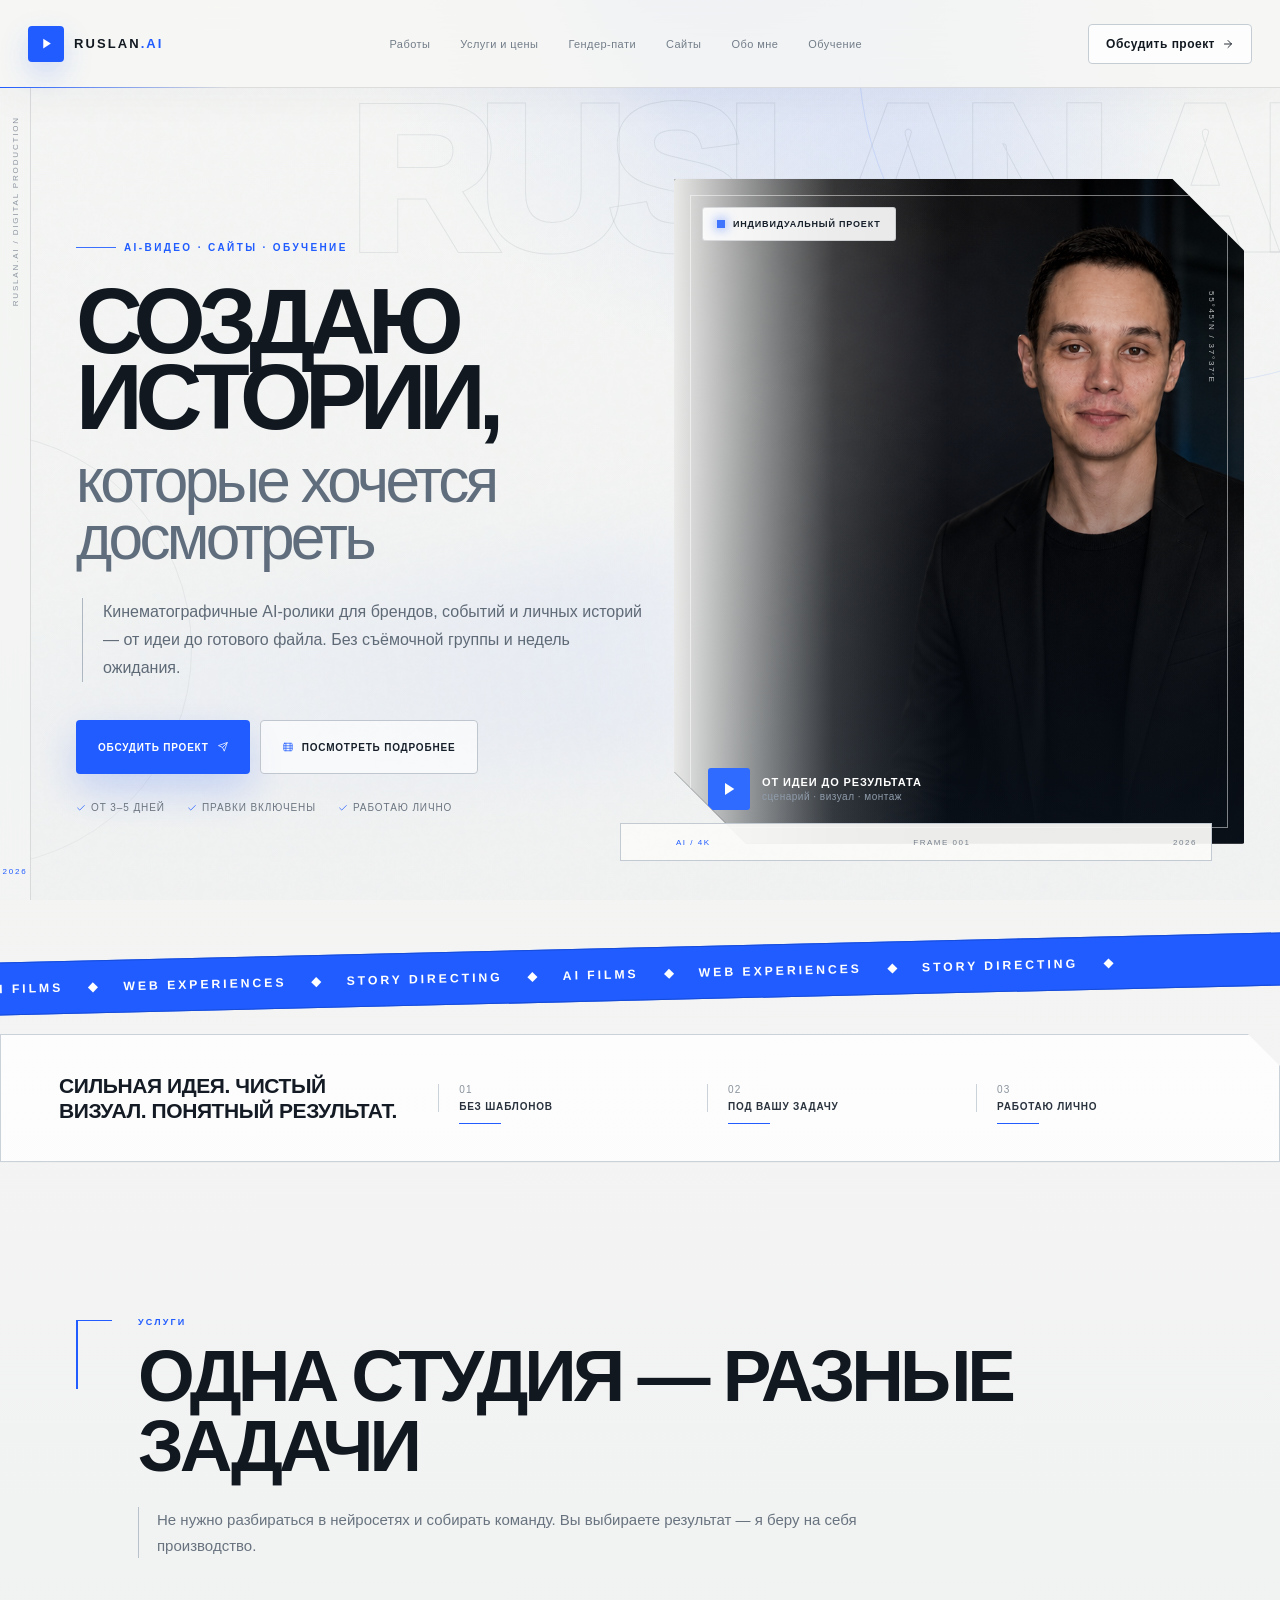
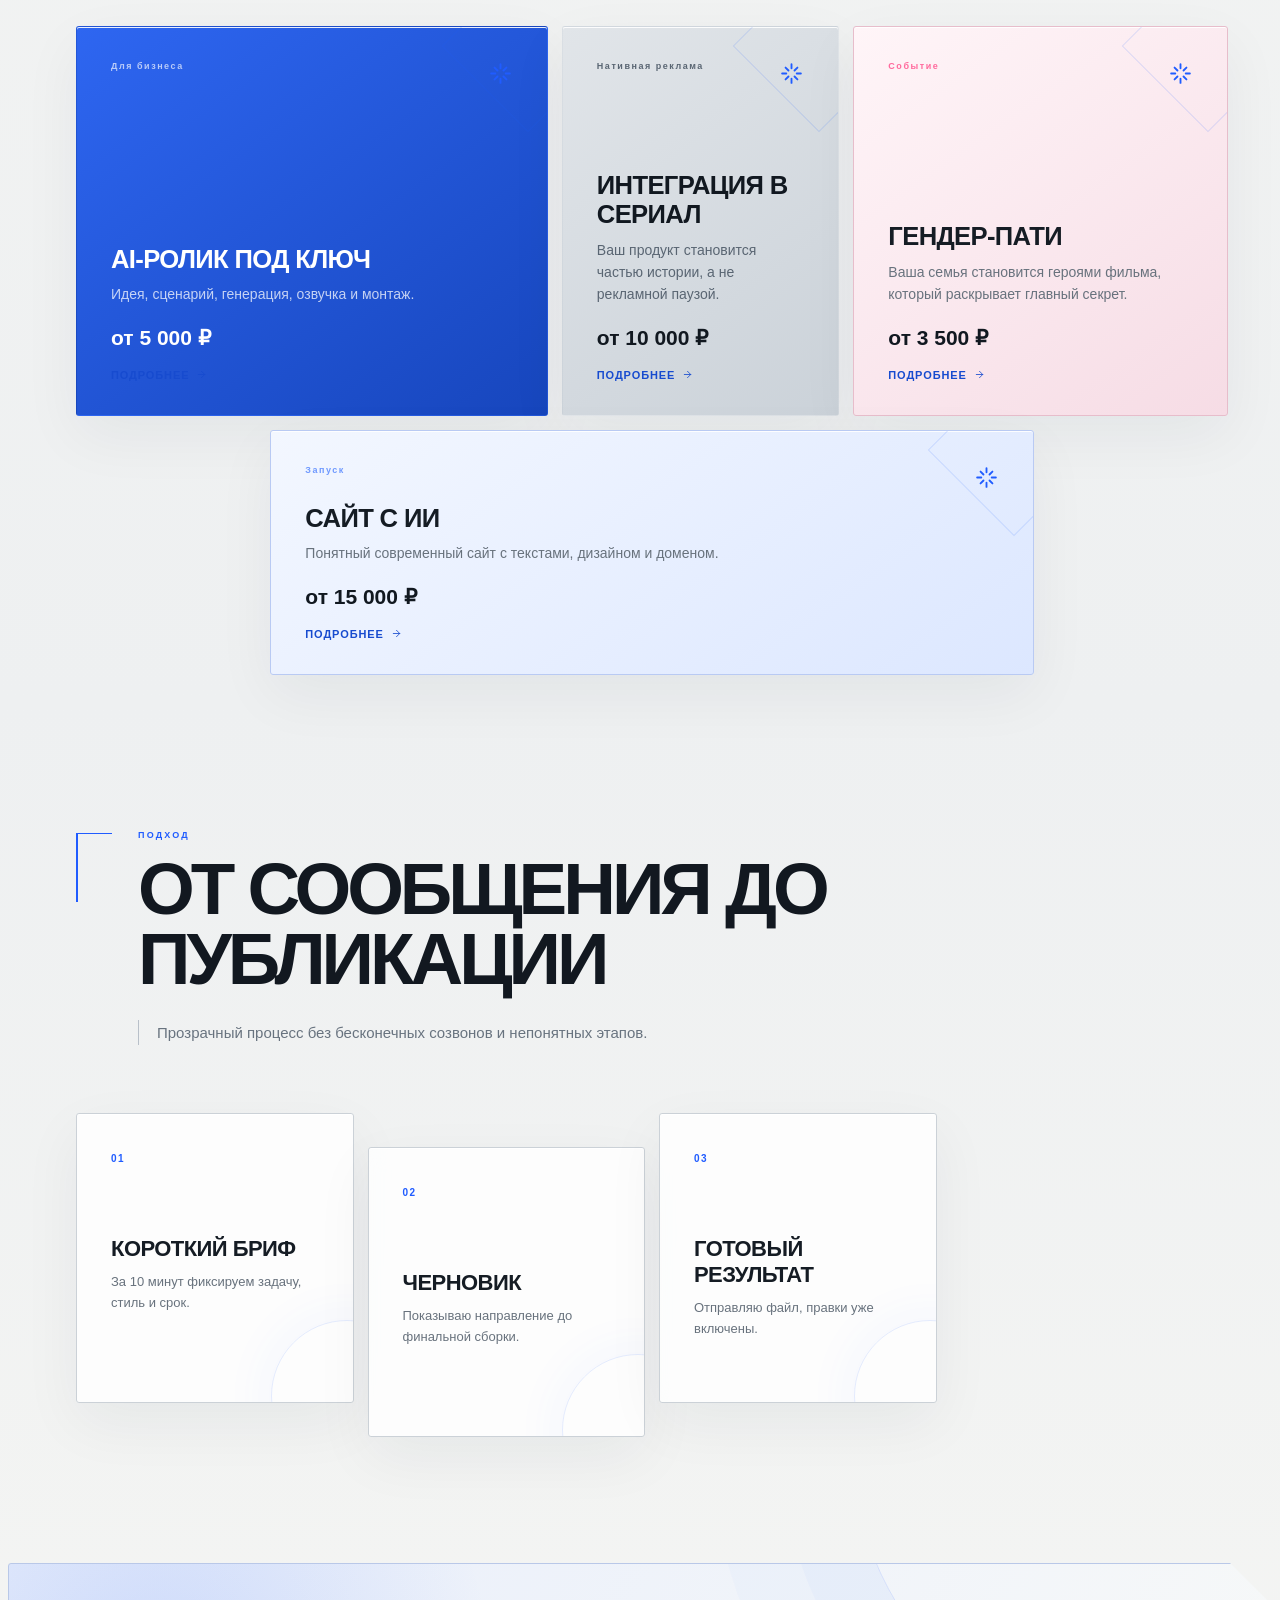
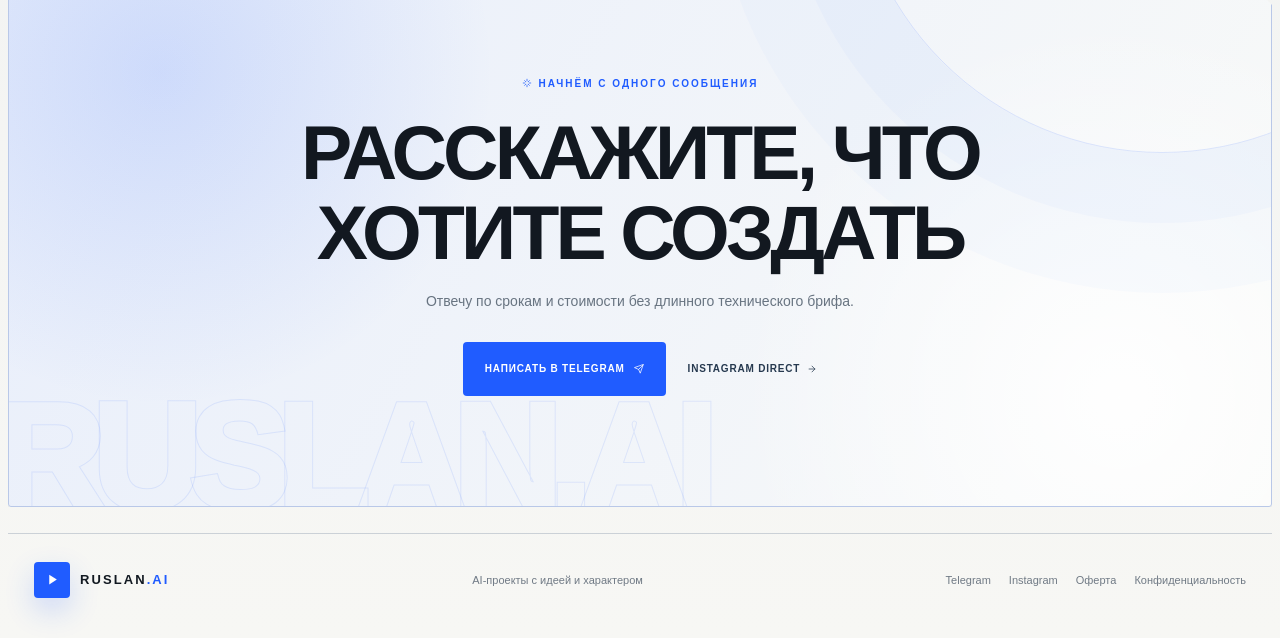
==== commit f31a7b54: "Light Architectural: весь сайт по паку владельца" ====
--- a/index.html
+++ b/index.html
@@ -1,668 +1,105 @@
 <!doctype html>
 <html lang="ru">
+<head>
 <meta charset="utf-8">
-<link rel="icon" href="data:image/svg+xml,%3Csvg xmlns=%22http://www.w3.org/2000/svg%22 viewBox=%220 0 100 100%22%3E%3Crect width=%22100%22 height=%22100%22 rx=%2222%22 fill=%22%23150c06%22/%3E%3Cpolygon points=%2238,28 76,50 38,72%22 fill=%22%23f0b243%22/%3E%3C/svg%3E">
-<title>ruslan.ai.blog</title>
+<title>RUSLAN.AI — AI-ролики, сайты и обучение</title>
 <meta name="viewport" content="width=device-width, initial-scale=1">
-
-<meta name="description" content="Сериалы без съёмок с настоящими миллионами просмотров. AI-ролики для брендов за 3–5 дней: 17,8 млн суммарных просмотров, рекорд — 3,4 млн.">
-<meta property="og:title" content="ruslan.ai.blog — нейро-сериалы и AI-Reels">
-<meta property="og:description" content="Сериалы без съёмок с настоящими миллионами просмотров. AI-ролики для брендов за 3–5 дней: 17,8 млн суммарных просмотров, рекорд — 3,4 млн.">
+<meta name="description" content="Кинематографичные AI-ролики для брендов, событий и личных историй: от идеи до готового файла. Ролик под ключ от 5 000 ₽, готов за 3–5 дней.">
+<meta property="og:title" content="RUSLAN.AI — AI-ролики, сайты и обучение">
+<meta property="og:description" content="Кинематографичные AI-ролики для брендов, событий и личных историй: от идеи до готового файла. Ролик под ключ от 5 000 ₽, готов за 3–5 дней.">
 <meta property="og:image" content="https://ruslan-ai-blog.ru/og.jpg">
 <meta property="og:type" content="website">
 <meta name="twitter:card" content="summary_large_image">
+<link rel="icon" href="data:image/svg+xml,%3Csvg xmlns=%22http://www.w3.org/2000/svg%22 viewBox=%220 0 100 100%22%3E%3Crect width=%22100%22 height=%22100%22 rx=%2216%22 fill=%22%23121820%22/%3E%3Cpolygon points=%2238,28 76,50 38,72%22 fill=%22%23205cff%22/%3E%3C/svg%3E">
+<link rel="stylesheet" href="style.css">
+</head>
+<body>
+<div class="motion-background" id="motion" aria-hidden="true">
+  <div class="motion-grid"></div><div class="motion-beam"></div><div class="motion-ribbon"></div>
+  <div class="motion-orbit motion-orbit-one"></div><div class="motion-orbit motion-orbit-two"></div>
+  <div class="motion-cursor"></div><div class="motion-noise"></div>
+</div>
 
-<style>
-  /* ── Единственная тема: кинозал. Все цвета заданы явно. ── */
-  :root{
-    --ground:#150c06;        /* зал, свет погашен */
-    --surface:#211408;
-    --surface-2:#2a1a0d;
-    --line:#3d2b18;
-    --ink:#f2efe6;           /* тёплый экранный белый */
-    --ink-dim:#A8A49B;
-    --ink-faint:#8f8b7d;
-    --gold:#DFA254;          /* луч проектора */
-    --gold-deep:#b8813e;
-    --terra:#9E493D;
-    --rec:#9E493D;           /* точка записи */
-    --mono:"SF Mono","Menlo","Consolas",monospace;
-    --display:"Manrope","Helvetica Neue",sans-serif;
-    --serif:"Cormorant Garamond",Georgia,serif;
-  }
-  *{margin:0;padding:0;box-sizing:border-box}
-  html{scroll-behavior:smooth}
-  body{
-    background:radial-gradient(120% 80% at 50% 0%,rgba(223,162,84,.04) 0%,#1d1109 18%,#150c06 55%) fixed,#150c06;
-    color:var(--ink);
-    font-family:var(--display);
-    font-size:17px;line-height:1.55;
-    -webkit-font-smoothing:antialiased;
-    overflow-x:hidden;
-  }
-  /* зерно плёнки поверх всего */
-  body::after{
-    content:"";position:fixed;inset:0;pointer-events:none;z-index:9999;opacity:.045;mix-blend-mode:overlay;
-    background-image:url("data:image/svg+xml,%3Csvg xmlns='http://www.w3.org/2000/svg' width='180' height='180'%3E%3Cfilter id='n'%3E%3CfeTurbulence type='fractalNoise' baseFrequency='0.8' numOctaves='2' stitchTiles='stitch'/%3E%3CfeColorMatrix type='saturate' values='0'/%3E%3C/filter%3E%3Crect width='180' height='180' filter='url(%23n)'/%3E%3C/svg%3E");background-size:180px;
-  }
-  a{color:inherit}
-  .wrap{max-width:1120px;margin:0 auto;padding:0 24px}
-
-  /* ── верхняя строка: как плашка эфира ── */
-  .topbar{
-    display:flex;justify-content:space-between;align-items:center;
-    padding:18px 0;font-family:var(--mono);font-size:12px;letter-spacing:.08em;
-    color:var(--ink-dim);
-  }
-  .rec{display:inline-flex;align-items:center;gap:8px}
-  .rec i{width:8px;height:8px;border-radius:50%;background:var(--rec);display:inline-block;animation:blink 1.6s steps(1) infinite}
-  @keyframes blink{50%{opacity:.15}}
-  .topbar a{text-decoration:none;border:1px solid var(--line);padding:7px 14px;border-radius:999px;transition:border-color .2s,color .2s}
-  .topbar a:hover,.topbar a:focus-visible{border-color:var(--gold);color:var(--gold)}
-
-  /* ── герой ── */
-  .hero{padding:64px 0 40px;position:relative}
-  /* луч проектора */
-  .hero::before{
-    content:"";position:absolute;top:-220px;left:50%;transform:translateX(-50%);
-    width:900px;height:620px;pointer-events:none;
-    background:radial-gradient(ellipse at 50% 0%,rgba(223,162,84,.16),rgba(223,162,84,.04) 45%,transparent 70%);
-  }
-  .eyebrow{
-    font-family:var(--mono);font-size:12px;letter-spacing:.22em;text-transform:uppercase;
-    color:var(--gold);margin-bottom:22px;
-  }
-  h1{
-    font-size:clamp(40px,7.2vw,84px);line-height:.98;letter-spacing:-.015em;
-    font-weight:700;text-wrap:balance;max-width:18ch;
-  }
-  h1 .g{color:var(--gold);font-family:var(--serif);font-style:italic;font-weight:600;letter-spacing:0}
-  .hero p.lede{margin:28px 0 0;max-width:56ch;font-size:clamp(17px,2vw,20px);color:var(--ink-dim)}
-  .hero p.lede b{color:var(--ink);font-weight:600}
-  /* автор: ава из инсты + подпись */
-  .author{display:flex;align-items:center;gap:16px;margin-top:30px}
-  .author img{width:76px;height:76px;border-radius:50%;border:2px solid var(--gold);box-shadow:0 0 26px rgba(223,162,84,.3);display:block}
-  .author b{display:block;font-size:18px;font-weight:800}
-  .author span{font-family:var(--mono);font-size:12px;letter-spacing:.08em;color:var(--ink-faint)}
-  .final .author-solo{width:88px;height:88px;border-radius:50%;border:2px solid var(--gold);box-shadow:0 0 34px rgba(223,162,84,.35);margin:0 auto 24px;display:block;position:relative}
-  .cta-row{display:flex;gap:14px;flex-wrap:wrap;margin-top:36px}
-  .btn{
-    display:inline-flex;align-items:center;gap:10px;text-decoration:none;
-    font-weight:700;font-size:16px;padding:17px 30px;border-radius:999px;
-    transition:transform .15s,box-shadow .2s,border-color .2s;
-  }
-  .btn:focus-visible{outline:2px solid var(--gold);outline-offset:3px}
-  .btn-gold{background:linear-gradient(135deg,#f0cd92,var(--gold) 55%,#cf9040);color:#241303;box-shadow:0 6px 30px rgba(223,162,84,.28)}
-  .btn-gold:hover{transform:translateY(-2px);box-shadow:0 10px 40px rgba(223,162,84,.4)}
-  .btn-ghost{border:1px solid var(--line);color:var(--ink)}
-  .btn-ghost:hover{border-color:var(--gold);color:var(--gold)}
-
-  /* цифры как титры */
-  .stats{display:grid;grid-template-columns:repeat(4,1fr);gap:1px;background:var(--line);border:1px solid var(--line);border-radius:16px;overflow:hidden;margin:56px 0 0}
-  .stat{background:var(--surface);padding:26px 24px}
-  .stat b{display:block;font-size:clamp(30px,4vw,46px);font-weight:800;letter-spacing:-.02em;font-variant-numeric:tabular-nums}
-  .stat b em{font-style:normal;color:var(--gold)}
-  .stat span{font-family:var(--mono);font-size:12px;letter-spacing:.1em;text-transform:uppercase;color:var(--ink-faint)}
-
-  /* ── секции ── */
-  section{padding:84px 0 0}
-  .sec-head{display:flex;align-items:baseline;justify-content:space-between;gap:16px;margin-bottom:30px;flex-wrap:wrap}
-  h2{font-size:clamp(26px,3.6vw,40px);font-weight:700;letter-spacing:-.01em}
-  .sec-head .tag{font-family:var(--mono);font-size:12px;letter-spacing:.14em;color:var(--ink-faint);text-transform:uppercase}
-
-  /* ── афиши сериалов ── */
-  .shelf{display:grid;grid-template-columns:repeat(4,1fr);gap:18px}
-  .poster{
-    aspect-ratio:9/16;border-radius:18px;overflow:hidden;position:relative;
-    display:flex;flex-direction:column;justify-content:flex-end;
-    text-decoration:none;border:1px solid var(--line);
-    transition:transform .25s,box-shadow .25s;
-  }
-  .poster:hover,.poster:focus-visible{transform:translateY(-6px) scale(1.015);box-shadow:0 18px 50px rgba(0,0,0,.55)}
-  .poster .art{position:absolute;inset:0}
-  .poster video{position:absolute;inset:0;width:100%;height:100%;object-fit:cover}
-  @media (prefers-reduced-motion:reduce){.poster video{display:none}}
-  .poster .shade{position:absolute;inset:0;background:linear-gradient(180deg,transparent 40%,rgba(10,6,3,.88) 88%)}
-  .poster .views{
-    position:absolute;top:12px;left:12px;font-family:var(--mono);font-size:11px;letter-spacing:.06em;
-    background:rgba(10,6,3,.72);border:1px solid rgba(255,255,255,.14);border-radius:999px;
-    padding:5px 10px;display:flex;align-items:center;gap:6px;color:var(--ink);
-  }
-  .poster .views i{width:6px;height:6px;border-radius:50%;background:var(--rec);display:inline-block}
-  .poster .meta{position:relative;display:block;padding:16px 16px 14px}
-  .poster .title{display:block;font-weight:800;font-size:clamp(16px,1.7vw,21px);line-height:1.08;text-transform:uppercase;letter-spacing:.01em;text-wrap:balance}
-  .poster .kind{display:block;font-family:var(--mono);font-size:10px;letter-spacing:.16em;text-transform:uppercase;color:rgba(242,239,230,.62);margin-top:8px}
-  .poster .bar{position:relative;height:3px;background:rgba(255,255,255,.14)}
-  .poster .bar i{position:absolute;inset:0;right:auto;background:var(--gold)}
-  /* афишная графика — у каждого сериала свой мир */
-  .art-1{background:
-    radial-gradient(120% 90% at 80% 12%,#7a1420 0%,transparent 55%),
-    radial-gradient(100% 80% at 15% 90%,#2a0509 0%,transparent 60%),
-    linear-gradient(165deg,#3d0a12 0%,#12060a 70%)}
-  .art-1::after{content:"";position:absolute;left:14%;right:14%;top:34%;height:1px;background:linear-gradient(90deg,transparent,#e4574f,transparent);box-shadow:0 0 24px 4px rgba(228,87,79,.55)}
-  .art-2{background:linear-gradient(115deg,#0e2c4e 0 49.7%,#13070d 49.7% 50.3%,#5a2410 50.3% 100%)}
-  .art-2::after{content:"";position:absolute;inset:0;background:radial-gradient(70% 45% at 28% 30%,rgba(120,180,255,.28),transparent 65%),radial-gradient(70% 45% at 74% 68%,rgba(240,140,60,.3),transparent 65%)}
-  .art-3{background:
-    radial-gradient(90% 60% at 50% 20%,rgba(223,162,84,.5),transparent 60%),
-    linear-gradient(180deg,#1c1408 0%,#0d0a05 100%)}
-  .art-3::after{content:"";position:absolute;left:50%;top:16%;width:120px;height:120px;transform:translateX(-50%);border-radius:50%;background:radial-gradient(circle at 38% 32%,#ffe9b8,#DFA254 55%,#8a5a10);filter:blur(1px);box-shadow:0 0 70px 20px rgba(223,162,84,.4)}
-  .art-4{background:
-    radial-gradient(110% 80% at 20% 15%,#5b1d5e 0%,transparent 60%),
-    radial-gradient(110% 80% at 85% 85%,#28356e 0%,transparent 60%),
-    linear-gradient(160deg,#2b0f33,#0e0b1e)}
-  .art-4::after{content:"";position:absolute;left:18%;top:26%;width:26px;height:26px;border-radius:50%;border:3px solid rgba(255,160,220,.8);box-shadow:44px 18px 0 -6px rgba(255,160,220,.5),90px -8px 0 -9px rgba(255,160,220,.35)}
-  .shelf-note{margin-top:18px;font-family:var(--mono);font-size:12px;color:var(--ink-faint);letter-spacing:.05em}
-
-  /* ── что я делаю ── */
-  .services{display:grid;grid-template-columns:repeat(3,1fr);gap:18px}
-  .svc{background:var(--surface);border:1px solid var(--line);border-radius:18px;padding:28px 26px;display:flex;flex-direction:column;gap:12px}
-  .svc .num{font-family:var(--mono);font-size:12px;color:var(--gold);letter-spacing:.14em}
-  .svc h3{font-size:21px;font-weight:700;letter-spacing:.01em}
-  .svc p{color:var(--ink-dim);font-size:15.5px}
-
-  /* ── как заказать: киношная хлопушка шагов ── */
-  .steps{counter-reset:step;display:grid;grid-template-columns:repeat(3,1fr);gap:1px;background:var(--line);border:1px solid var(--line);border-radius:18px;overflow:hidden}
-  .step{background:var(--surface-2);padding:30px 26px}
-  .step b{display:block;font-family:var(--mono);font-size:12px;letter-spacing:.14em;color:var(--gold);margin-bottom:14px}
-  .step h3{font-size:19px;font-weight:800;margin-bottom:8px}
-  .step h3 .kw{background:var(--gold);color:#241303;padding:1px 8px;border-radius:4px;white-space:nowrap}
-  .step p{color:var(--ink-dim);font-size:15px}
-
-  /* ── финальный призыв ── */
-  .final{margin-top:96px;position:relative;text-align:center;padding:90px 24px 100px;border-top:1px solid var(--line)}
-  .final::before{content:"";position:absolute;top:0;left:50%;transform:translateX(-50%);width:760px;height:420px;pointer-events:none;background:radial-gradient(ellipse at 50% 0%,rgba(223,162,84,.14),transparent 70%)}
-  .final h2{max-width:22ch;margin:0 auto 18px}
-  .final p{color:var(--ink-dim);max-width:52ch;margin:0 auto 34px}
-
-  footer{border-top:1px solid var(--line);padding:30px 0 46px}
-  .foot{display:flex;justify-content:space-between;align-items:center;gap:18px;flex-wrap:wrap;font-family:var(--mono);font-size:12px;letter-spacing:.08em;color:var(--ink-faint)}
-  .foot a{color:var(--ink-dim);text-decoration:none;border-bottom:1px solid var(--line);padding-bottom:2px}
-  .foot a:hover,.foot a:focus-visible{color:var(--gold);border-color:var(--gold)}
-
-  @media (max-width:900px){
-    .shelf{grid-template-columns:repeat(2,1fr)}
-    .services{grid-template-columns:1fr}
-    .steps{grid-template-columns:1fr}
-    .stats{grid-template-columns:1fr 1fr}
-  }
-  @media (prefers-reduced-motion:reduce){
-    *,*::before,*::after{animation:none!important;transition:none!important}
-    html{scroll-behavior:auto}
-  }
-
-  /* обучение */
-  .learn{margin-top:84px;position:relative;border:1px solid var(--gold-deep);border-radius:20px;overflow:hidden;background:linear-gradient(135deg,rgba(223,162,84,.10),rgba(223,162,84,.02) 55%),var(--surface)}
-  .learn-in{padding:44px 40px;max-width:720px}
-  .learn .kicker{font-family:var(--mono);font-size:12px;letter-spacing:.2em;text-transform:uppercase;color:var(--gold);margin-bottom:14px}
-  .learn h2{margin-bottom:14px}
-  .learn p{color:var(--ink-dim);margin-bottom:18px;max-width:56ch}
-  .learn ul{list-style:none;margin:0 0 26px;display:flex;flex-direction:column;gap:10px}
-  .learn li{padding-left:26px;position:relative;color:var(--ink-dim)}
-  .learn li::before{content:"—";position:absolute;left:0;color:var(--gold)}
-  .learn .kw2{background:var(--gold);color:#241303;padding:1px 8px;border-radius:4px;white-space:nowrap;font-weight:700}
-  @media (max-width:900px){.learn-in{padding:32px 24px}}
-
-  .herobg{position:absolute;inset:-40px -100vw 0 -100vw;z-index:-1;overflow:hidden}
-  .herobg video{width:100vw;height:120%;object-fit:cover;filter:blur(26px) brightness(.30) saturate(1.2);transform:scale(1.15)}
-  .herobg::after{content:"";position:absolute;inset:0;background:linear-gradient(180deg,rgba(21,12,6,.2),var(--ground) 92%)}
-  .hero{position:relative}
-
-  /* полноэкранная обложка-шоурил */
-  .topbar{position:relative;z-index:6}
-  .cover{position:relative;left:50%;transform:translateX(-50%);width:100vw;min-height:92vh;min-height:92svh;display:flex;align-items:flex-end;margin-top:-72px;padding:120px max(24px,calc((100vw - 1120px)/2)) 72px}
-  .cover .bgs{position:absolute;inset:0;overflow:hidden}
-  .cover .bgs video{position:absolute;inset:0;width:100%;height:100%;object-fit:cover;opacity:0;transition:opacity 1.4s ease;filter:brightness(.42) saturate(1.15)}
-  .cover .bgs video.on{opacity:1}
-  .cover .bgs::before{content:"";position:absolute;inset:0;background:linear-gradient(77deg,rgba(21,12,6,.72) 0%,rgba(21,12,6,.35) 40%,rgba(21,12,6,0) 85%),linear-gradient(to top,rgba(21,12,6,0) 60%,rgba(21,12,6,.45) 100%),radial-gradient(ellipse at center,transparent 45%,rgba(10,6,3,.45) 100%);z-index:1}
-  .cover .bgs::after{content:"";position:absolute;left:0;right:0;bottom:0;height:38%;background:var(--scrim-up);z-index:1}
-  .cover-in{position:relative;z-index:2;max-width:1120px;width:100%}
-  .cover h1{font-size:clamp(44px,7.6vw,92px);text-shadow:0 4px 40px rgba(0,0,0,.5)}
-  .cover .lede{color:var(--ink);opacity:.85}
-  .chips{display:flex;gap:10px;flex-wrap:wrap;margin:28px 0 32px}
-  .chip{font-family:var(--mono);font-size:12.5px;letter-spacing:.04em;padding:9px 15px;border:1px solid rgba(242,239,230,.28);border-radius:999px;background:rgba(10,6,3,.45);-webkit-backdrop-filter:blur(8px);backdrop-filter:blur(8px);color:var(--ink)}
-  .chip b{color:var(--gold);font-family:var(--display);font-weight:800}
-  .cover .author{margin-top:34px}
-  @media (max-width:900px){.cover{min-height:96vh;min-height:96svh;padding-bottom:56px}}
-
-  .topbar{position:sticky;top:0;z-index:50;padding:7px 0}
-  .topbar::before{content:"";position:absolute;inset:0 -100vw -28px;background:rgba(21,12,6,.72);-webkit-backdrop-filter:blur(14px) brightness(.92);backdrop-filter:blur(14px) brightness(.92);z-index:-1;-webkit-mask-image:linear-gradient(to bottom,#000 0%,#000 62%,transparent 100%);mask-image:linear-gradient(to bottom,#000 0%,#000 62%,transparent 100%)}
-  .tnav{display:flex;gap:26px}
-  .topbar .tnav a{border:0;padding:0;border-radius:0;font-family:var(--display);font-size:14.5px;letter-spacing:0;color:var(--ink-dim)}
-  .topbar .tnav a:hover,.topbar .tnav a:focus-visible{color:var(--gold)}
-  .topbar .tcta{border:0;background:var(--gold);color:#241303;font-family:var(--display);font-weight:700;font-size:13px;letter-spacing:0;padding:8px 16px;border-radius:999px}
-  .topbar .tcta:hover{box-shadow:0 4px 22px rgba(223,162,84,.4);color:#241303}
-  @media (max-width:820px){.tnav{display:none}}
-  /* шесть пунктов на ноутбуке: сжимаем меню, а не прячем — вид страницы не меняется */
-  @media (max-width:1150px){.tnav{gap:15px}.topbar .tnav a{font-size:13.5px}.topbar .tcta{padding:7px 12px;font-size:12.5px}}
-  /* строка цифр вместо плашек */
-  .statline{display:flex;flex-wrap:wrap;margin:30px 0 34px;border-top:1px solid rgba(242,239,230,.16);border-bottom:1px solid rgba(242,239,230,.16)}
-  .statline > div{padding:16px 28px 15px 0;margin-right:28px;border-right:1px solid rgba(242,239,230,.12)}
-  .statline > div:last-child{border-right:0;margin-right:0}
-  .statline b{display:block;font-size:clamp(21px,2.4vw,27px);font-weight:800;letter-spacing:-.01em;font-variant-numeric:tabular-nums}
-  .statline b em{font-style:normal;color:var(--gold)}
-  .statline span{font-family:var(--mono);font-size:10.5px;letter-spacing:.12em;text-transform:uppercase;color:rgba(242,239,230,.55)}
-  @media (max-width:760px){.statline > div{padding:12px 18px 11px 0;margin-right:18px}}
-  /* статичная обложка */
-  .cover .bgs img{position:absolute;inset:0;width:100%;height:100%;object-fit:cover;object-position:center 40%;filter:brightness(.46) saturate(1.05)}
-
-  /* боли: «знакомо?» */
-  .pain{background:var(--surface);border:1px solid var(--line);border-radius:18px;padding:26px 24px;color:var(--ink-dim);font-size:15.5px;position:relative}
-  .pain b{display:block;color:var(--ink);font-size:17px;margin-bottom:8px;font-weight:800}
-  .pain::before{content:"✕";position:absolute;top:22px;right:22px;color:var(--rec);font-weight:700;opacity:.7}
-  /* бонусы */
-  .bonus{display:grid;grid-template-columns:repeat(2,1fr);gap:14px}
-  .bonus li{list-style:none;background:var(--surface);border:1px solid var(--line);border-radius:16px;padding:18px 20px 18px 48px;position:relative;color:var(--ink-dim);font-size:15.5px}
-  .bonus li::before{content:"✓";position:absolute;left:20px;top:17px;color:var(--gold);font-weight:800;font-size:17px}
-  .bonus li b{color:var(--ink)}
-  @media (max-width:900px){.bonus{grid-template-columns:1fr}}
-  /* автор */
-  .about{display:grid;grid-template-columns:240px 1fr;gap:36px;align-items:start}
-  .about img{width:240px;height:240px;border-radius:22px;object-fit:cover;border:1px solid var(--gold-deep);box-shadow:0 12px 50px rgba(223,162,84,.15)}
-  .about ul{list-style:none;display:flex;flex-direction:column;gap:12px;margin-top:18px}
-  .about li{padding-left:26px;position:relative;color:var(--ink-dim)}
-  .about li::before{content:"—";position:absolute;left:0;color:var(--gold)}
-  .about li b{color:var(--ink)}
-  .about .role{font-family:var(--mono);font-size:12px;letter-spacing:.18em;text-transform:uppercase;color:var(--gold)}
-  .about h3{font-size:26px;font-weight:800;margin:6px 0 4px}
-  @media (max-width:900px){.about{grid-template-columns:1fr}.about img{width:100%;height:auto;aspect-ratio:1}}
-  /* faq */
-  .faq{display:flex;flex-direction:column;gap:10px}
-  .faq details{background:var(--surface);border:1px solid var(--line);border-radius:16px;overflow:hidden}
-  .faq summary{cursor:pointer;padding:19px 22px;font-weight:700;font-size:16.5px;list-style:none;display:flex;justify-content:space-between;align-items:center;gap:14px}
-  .faq summary::-webkit-details-marker{display:none}
-  .faq summary::after{content:"+";color:var(--gold);font-size:22px;font-weight:400;flex-shrink:0}
-  .faq details[open] summary::after{content:"–"}
-  .faq details p{padding:0 22px 20px;color:var(--ink-dim);max-width:70ch}
-  .faq details p b{color:var(--ink)}
-  .requisites{margin-top:10px;font-family:var(--mono);font-size:11px;letter-spacing:.04em;color:var(--ink-faint);text-align:center;line-height:1.8}
-  .requisites a{color:inherit;text-decoration:none;border-bottom:1px solid var(--line)}
-  .requisites a:hover,.requisites a:focus-visible{color:var(--gold);border-color:var(--gold)}
-
-  /* тарифы */
-  .plans{display:grid;grid-template-columns:repeat(3,1fr);gap:18px;align-items:stretch}
-  .plan{background:var(--surface);border:1px solid var(--line);border-radius:20px;padding:30px 28px;display:flex;flex-direction:column;gap:0;position:relative}
-  .plan.hot{border-color:var(--gold);box-shadow:0 12px 50px rgba(223,162,84,.12)}
-  .plan .hotb{position:absolute;top:-12px;left:24px;background:var(--gold);color:#241303;font-family:var(--mono);font-size:10.5px;letter-spacing:.12em;text-transform:uppercase;font-weight:700;padding:4px 10px;border-radius:999px}
-  .plan h3{font-size:19px;font-weight:700;margin-bottom:6px}
-  .plan .for{font-family:var(--mono);font-size:11px;letter-spacing:.1em;text-transform:uppercase;color:var(--ink-faint);margin-bottom:18px}
-  .plan .price{font-size:clamp(30px,3.4vw,38px);font-weight:800;letter-spacing:-.02em;margin-bottom:2px}
-  .plan .price small{font-size:15px;font-weight:400;color:var(--ink-dim)}
-  .plan .per{font-family:var(--mono);font-size:11px;color:var(--ink-faint);margin-bottom:20px}
-  .plan ul{list-style:none;display:flex;flex-direction:column;gap:9px;margin:0 0 26px}
-  .plan li{padding-left:24px;position:relative;color:var(--ink-dim);font-size:14.5px}
-  .plan li::before{content:"✓";position:absolute;left:0;color:var(--gold);font-weight:700}
-  .plan .btn{margin-top:auto;justify-content:center}
-  @media (max-width:900px){.plans{grid-template-columns:1fr}}
-  /* мини-прайс для людей */
-  .mini-price{display:grid;grid-template-columns:repeat(auto-fit,minmax(185px,1fr));gap:14px;margin-top:26px}
-  .mini-price a{text-decoration:none}
-  .mp.hotmp{border-color:var(--gold);box-shadow:0 6px 30px rgba(223,162,84,.10)}
-  .mp{background:var(--surface-2);border:1px solid var(--line);border-radius:16px;padding:18px 18px 16px}
-  .mp b{display:block;font-size:22px;font-weight:800;color:var(--gold);margin-bottom:2px}
-  .mp span{font-size:14px;color:var(--ink)}
-  .mp i{display:block;font-style:normal;font-family:var(--mono);font-size:10.5px;color:var(--ink-faint);margin-top:6px;letter-spacing:.06em}
-  @media (max-width:900px){.mini-price{grid-template-columns:1fr 1fr}}
-
-  /* журнальный список услуг */
-  .svc-rows{border-top:1px solid var(--line)}
-  .svc-row{display:grid;grid-template-columns:52px 1fr 1.5fr auto;gap:20px;align-items:baseline;padding:26px 0;border-bottom:1px solid var(--line);text-decoration:none}
-  .svc-row .n{font-family:var(--mono);font-size:12px;color:var(--gold)}
-  .svc-row h3{font-size:clamp(18px,2vw,23px);font-weight:700;color:var(--ink);letter-spacing:.01em;transition:color .15s}
-  .svc-row p{color:var(--ink-dim);font-size:14.5px;margin:0}
-  .svc-row .pr{font-family:var(--mono);font-size:13px;color:var(--gold);white-space:nowrap}
-  .svc-row:hover h3,.svc-row:focus-visible h3{color:var(--gold)}
-  @media (max-width:900px){.svc-row{grid-template-columns:36px 1fr auto}.svc-row p{grid-column:2/4}}
-  /* шапка внутренних страниц */
-  .page-head{padding:60px 0 10px}
-  .page-head h1{font-size:clamp(36px,5vw,58px);font-weight:700;letter-spacing:-.01em}
-  .page-head .eyebrow{margin-bottom:14px}
-  .topbar .tnav a.on{color:var(--gold)}
-
-  .mcta{display:none}
-  @media (max-width:760px){
-    .mcta{display:flex;position:fixed;left:16px;right:16px;bottom:16px;z-index:60;background:var(--gold);color:#241303;font-weight:800;font-size:16px;justify-content:center;padding:15px;border-radius:18px;text-decoration:none;box-shadow:0 10px 40px rgba(223,162,84,.4)}
-    body{padding-bottom:74px}
-  }
-
-  /* соц-иконки */
-  .socials{display:flex;align-items:center;gap:10px;flex-wrap:wrap}
-  .sic{width:38px;height:38px;border:1px solid var(--line);border-radius:50%;display:inline-flex;align-items:center;justify-content:center;text-decoration:none;transition:border-color .2s,transform .15s;padding:0}
-  .sic svg{width:17px;height:17px;fill:var(--ink-dim);transition:fill .2s}
-  .sic:hover,.sic:focus-visible{border-color:var(--gold);transform:translateY(-2px)}
-  .sic:hover svg,.sic:focus-visible svg{fill:var(--gold)}
-  .sic.soon{opacity:.38}
-  .foot{align-items:center}
-
-  /* ── слоистый фон: спека агентов ── */
-  :root{--scrim-up:linear-gradient(to top,rgba(21,12,6,1) 0%,rgba(21,12,6,.74) 19%,rgba(21,12,6,.54) 34%,rgba(21,12,6,.38) 47%,rgba(21,12,6,.28) 56%,rgba(21,12,6,.19) 65%,rgba(21,12,6,.13) 73%,rgba(21,12,6,.08) 80%,rgba(21,12,6,.04) 86%,rgba(21,12,6,.02) 91%,rgba(21,12,6,0) 100%)}
-  .seam{position:relative;height:1px;margin:84px auto 0;max-width:720px;background:linear-gradient(90deg,transparent,rgba(223,162,84,.4),transparent)}
-  .seam::after{content:attr(data-tc);position:absolute;left:50%;top:50%;transform:translate(-50%,-50%);padding:0 14px;background:var(--ground);font-family:var(--mono);font-size:11px;letter-spacing:.12em;color:rgba(223,162,84,.55)}
-  .spot{position:fixed;inset:0;pointer-events:none;z-index:1;background:radial-gradient(600px circle at var(--mx,50%) var(--my,30%),rgba(223,162,84,.05),transparent 70%)}
-  @media (prefers-reduced-motion: reduce){*,*::before,*::after{animation:none!important;transition-duration:.01ms!important}}
-
-  @media (hover:hover){
-    .shelf:hover .poster{opacity:.55;filter:saturate(.8)}
-    .shelf:hover .poster:hover{opacity:1;filter:none}
-  }
-  .poster{transition:transform .25s,box-shadow .25s,opacity .35s,filter .35s}
-
-  /* мобильное меню */
-  .tright{display:flex;align-items:center;gap:10px}
-  .burger{display:none;background:none;border:1px solid var(--line);border-radius:8px;width:40px;height:36px;color:var(--ink);font-size:17px;cursor:pointer;padding:0;line-height:1}
-  @media (max-width:820px){.burger{display:inline-flex;align-items:center;justify-content:center}}
-  .mnav{display:none;position:fixed;inset:0;background:rgba(21,12,6,.98);z-index:200;flex-direction:column;justify-content:center;padding:28px}
-  .mnav.open{display:flex}
-  .mnav a{font-size:26px;font-weight:700;text-decoration:none;color:var(--ink);padding:16px 8px;border-bottom:1px solid var(--line);letter-spacing:-.01em}
-  .mnav a:active,.mnav a.on{color:var(--gold)}
-  .mnav .mclose{position:absolute;top:16px;right:20px;font-size:30px;background:none;border:0;color:var(--ink);cursor:pointer;padding:8px}
-  .mnav .mtg{margin-top:26px;background:var(--gold);color:#241303;text-align:center;border-radius:16px;border-bottom:0;font-size:18px;padding:16px}
-@font-face{font-family:'Cormorant Garamond';font-style:italic;font-weight:600;font-display:swap;src:url(fonts/CormorantGaramond-600i-cyrillic.woff2) format('woff2');unicode-range:U+0301, U+0400-045F, U+0490-0491, U+04B0-04B1, U+2116;}
-@font-face{font-family:'Cormorant Garamond';font-style:italic;font-weight:600;font-display:swap;src:url(fonts/CormorantGaramond-600i-latin.woff2) format('woff2');unicode-range:U+0000-00FF, U+0131, U+0152-0153, U+02BB-02BC, U+02C6, U+02DA, U+02DC, U+0304, U+0308, U+0329, U+2000-206F, U+20AC, U+2122, U+2191, U+2193, U+2212, U+2215, U+FEFF, U+FFFD;}
-@font-face{font-family:'Manrope';font-style:normal;font-weight:400;font-display:swap;src:url(fonts/Manrope-400-cyrillic.woff2) format('woff2');unicode-range:U+0301, U+0400-045F, U+0490-0491, U+04B0-04B1, U+2116;}
-@font-face{font-family:'Manrope';font-style:normal;font-weight:400;font-display:swap;src:url(fonts/Manrope-400-latin.woff2) format('woff2');unicode-range:U+0000-00FF, U+0131, U+0152-0153, U+02BB-02BC, U+02C6, U+02DA, U+02DC, U+0304, U+0308, U+0329, U+2000-206F, U+20AC, U+2122, U+2191, U+2193, U+2212, U+2215, U+FEFF, U+FFFD;}
-@font-face{font-family:'Manrope';font-style:normal;font-weight:700;font-display:swap;src:url(fonts/Manrope-700-cyrillic.woff2) format('woff2');unicode-range:U+0301, U+0400-045F, U+0490-0491, U+04B0-04B1, U+2116;}
-@font-face{font-family:'Manrope';font-style:normal;font-weight:700;font-display:swap;src:url(fonts/Manrope-700-latin.woff2) format('woff2');unicode-range:U+0000-00FF, U+0131, U+0152-0153, U+02BB-02BC, U+02C6, U+02DA, U+02DC, U+0304, U+0308, U+0329, U+2000-206F, U+20AC, U+2122, U+2191, U+2193, U+2212, U+2215, U+FEFF, U+FFFD;}
-@font-face{font-family:'Manrope';font-style:normal;font-weight:800;font-display:swap;src:url(fonts/Manrope-800-cyrillic.woff2) format('woff2');unicode-range:U+0301, U+0400-045F, U+0490-0491, U+04B0-04B1, U+2116;}
-@font-face{font-family:'Manrope';font-style:normal;font-weight:800;font-display:swap;src:url(fonts/Manrope-800-latin.woff2) format('woff2');unicode-range:U+0000-00FF, U+0131, U+0152-0153, U+02BB-02BC, U+02C6, U+02DA, U+02DC, U+0304, U+0308, U+0329, U+2000-206F, U+20AC, U+2122, U+2191, U+2193, U+2212, U+2215, U+FEFF, U+FFFD;}
-
-  .fchip{position:absolute;z-index:2;font-family:var(--mono);font-size:12.5px;padding:11px 17px;border:1px solid rgba(242,239,230,.25);border-radius:999px;background:rgba(21,12,6,.55);-webkit-backdrop-filter:blur(8px);backdrop-filter:blur(8px);color:var(--ink);animation:floaty 7s ease-in-out infinite alternate;box-shadow:0 10px 40px rgba(0,0,0,.35)}
-  .fchip b{color:var(--gold);font-family:var(--display);font-weight:800}
-  .fchip.f2{animation-duration:9s;animation-delay:-3.5s}
-  @keyframes floaty{from{transform:translateY(-9px)}to{transform:translateY(11px)}}
-  @media (max-width:900px){.fchip{font-size:11px;padding:8px 13px;right:4%!important;top:16%!important}.fchip.f2{display:none}}
-  @media (prefers-reduced-motion:reduce){.fchip{animation:none}}
-
-  /* оффер запуска */
-  .offer{position:relative;border-radius:22px;overflow:hidden;background:linear-gradient(135deg,rgba(223,162,84,.16),rgba(158,73,61,.08) 60%),var(--surface);border:1px solid var(--gold);box-shadow:0 16px 70px rgba(223,162,84,.14);padding:30px 32px;margin-top:56px}
-  .offer .ob{position:absolute;top:18px;right:-34px;transform:rotate(38deg);background:var(--terra);color:#fff;font-family:var(--mono);font-size:10.5px;letter-spacing:.14em;padding:6px 40px;text-transform:uppercase}
-  .offer .ok2{font-family:var(--mono);font-size:11px;letter-spacing:.18em;text-transform:uppercase;color:var(--gold);margin-bottom:10px}
-  .offer h3{font-size:clamp(21px,2.6vw,28px);font-weight:700;margin:0 0 10px;letter-spacing:-.01em}
-  .offer .oprice{display:flex;align-items:baseline;gap:14px;margin:8px 0 14px}
-  .offer .oprice b{font-size:clamp(30px,3.6vw,42px);font-weight:800;color:var(--gold)}
-  .offer .oprice s{color:var(--ink-faint);font-size:18px}
-  .offer ul{list-style:none;margin:0 0 20px;display:flex;flex-direction:column;gap:8px}
-  .offer li{padding-left:24px;position:relative;color:var(--ink-dim)}
-  .offer li::before{content:"✓";position:absolute;left:0;color:var(--gold);font-weight:800}
-  .offer li b{color:var(--ink)}
-  .offer .oseats{font-family:var(--mono);font-size:12px;color:var(--terra);letter-spacing:.08em;margin-top:12px}
-
-  /* ── бегущая строка эфира ── */
-  .marq{overflow:hidden;border-top:1px solid var(--line);border-bottom:1px solid var(--line);margin-top:96px;padding:15px 0}
-  .marq-in{display:flex;width:max-content;animation:marq 36s linear infinite}
-  .marq-seq{display:flex;align-items:center;white-space:nowrap;font-family:var(--mono);font-size:12px;letter-spacing:.2em;text-transform:uppercase;color:var(--ink-faint)}
-  .marq-seq span{padding:0 26px}
-  .marq-seq i{color:var(--gold);font-style:normal;font-size:9px}
-  @keyframes marq{to{transform:translateX(-50%)}}
-  @media (prefers-reduced-motion:reduce){.marq-in{animation:none}}
-  .marq + .final{margin-top:0;border-top:0}
-
-  /* ── герой: автор в кадре ── */
-  .cover .bgs{background:radial-gradient(75% 85% at 78% 38%,rgba(223,162,84,.13),transparent 62%),linear-gradient(180deg,#1b0f08 0%,var(--ground) 94%)}
-  .cover .me{position:absolute;inset:0 0 0 auto;width:min(52vw,880px);background:url(hero_about.jpg) 46% 16%/cover no-repeat;-webkit-mask-image:linear-gradient(to left,#000 62%,transparent 100%);mask-image:linear-gradient(to left,#000 62%,transparent 100%)}
-
-  /* ── что заказать: витрина услуг с ценами ── */
-  .offers{display:grid;grid-template-columns:repeat(3,1fr);gap:16px}
-  .offer-card{position:relative;display:flex;flex-direction:column;gap:10px;text-decoration:none;overflow:hidden;
-      background:var(--surface);border:1px solid var(--line);border-radius:20px;padding:26px 24px 22px;
-      transition:transform .2s,border-color .2s,box-shadow .2s}
-  .offer-card:hover,.offer-card:focus-visible{transform:translateY(-4px);border-color:var(--gold-deep);
-      box-shadow:0 16px 50px rgba(0,0,0,.45)}
-  .offer-card::after{content:"";position:absolute;inset:0 0 auto 0;height:3px;background:var(--gold);opacity:0;transition:opacity .2s}
-  .offer-card:hover::after{opacity:1}
-  .offer-card .oc-top{display:flex;align-items:center;gap:12px}
-  .oc-ico{width:40px;height:40px;border-radius:12px;flex-shrink:0;display:inline-flex;align-items:center;justify-content:center;
-      background:linear-gradient(135deg,rgba(223,162,84,.22),rgba(223,162,84,.05));border:1px solid var(--gold-deep)}
-  .oc-ico svg{width:20px;height:20px;fill:none;stroke:var(--gold);stroke-width:1.8;stroke-linecap:round;stroke-linejoin:round}
-  .offer-card h3{font-size:18.5px;font-weight:700;letter-spacing:-.01em}
-  .offer-card p{color:var(--ink-dim);font-size:14.5px;flex:1}
-  .offer-card .oc-price{font-family:var(--mono);font-size:13px;color:var(--gold);letter-spacing:.04em}
-  .offer-card .oc-go{font-size:14px;color:var(--ink-faint);transition:color .2s}
-  .offer-card:hover .oc-go{color:var(--gold)}
-  .offer-card.wide{grid-column:span 3;flex-direction:row;align-items:center;gap:22px;
-      background:linear-gradient(135deg,rgba(223,162,84,.13),rgba(223,162,84,.02) 62%),var(--surface);border-color:var(--gold-deep)}
-  .offer-card.wide p{max-width:56ch}
-  .offer-card.wide .oc-price{font-size:15px;white-space:nowrap}
-  @media (max-width:900px){.offers{grid-template-columns:1fr}.offer-card.wide{grid-column:auto;flex-direction:column;align-items:flex-start}}
-
-  /* ── как заказать: три шага ── */
-  .how{display:grid;grid-template-columns:repeat(3,1fr);gap:16px;counter-reset:hw}
-  .how-step{background:var(--surface-2);border:1px solid var(--line);border-radius:18px;padding:26px 24px;position:relative}
-  .how-step b{display:block;font-family:var(--mono);font-size:11.5px;letter-spacing:.16em;color:var(--gold);margin-bottom:12px}
-  .how-step h3{font-size:17.5px;font-weight:700;margin-bottom:6px}
-  .how-step p{color:var(--ink-dim);font-size:15px}
-  @media (max-width:900px){.how{grid-template-columns:1fr}}
-  /* ── иконки выгод ── */
-  .svc-ico{width:46px;height:46px;border-radius:14px;display:inline-flex;align-items:center;justify-content:center;
-    background:linear-gradient(135deg,rgba(223,162,84,.24),rgba(223,162,84,.06));border:1px solid var(--gold-deep);
-    box-shadow:0 6px 26px rgba(223,162,84,.14);margin-bottom:4px}
-  .svc-ico svg{width:23px;height:23px;fill:none;stroke:var(--gold);stroke-width:1.8;stroke-linecap:round;stroke-linejoin:round}
-
-  /* ── финал: автор крупно рядом с призывом ── */
-  .final-split{text-align:left;padding:76px 0 88px}
-  .final-split .fs-in{display:grid;grid-template-columns:.92fr 1.08fr;gap:48px;align-items:center;position:relative;z-index:2}
-  .final-split .fs-photo img{width:100%;display:block;border-radius:22px;border:1px solid var(--line);box-shadow:0 20px 70px rgba(0,0,0,.5)}
-  .final-split h2{max-width:20ch;margin:0 0 14px}
-  .final-split p{margin:0 0 28px;max-width:46ch;color:var(--ink-dim)}
-  @media (max-width:900px){
-    .final-split .fs-in{grid-template-columns:1fr;gap:28px}
-    .final-split{padding:56px 0 64px}
-  }
-
-  .cover{min-height:min(92svh,960px)}
-  .cover .cover-in{max-width:none}
-  .cover h1{max-width:20ch;font-size:clamp(38px,4.6vw,62px)}
-  .cover .lede,.cover .cta-row,.cover-in > p{max-width:min(50ch,52%)}
-  .cover .statline{max-width:min(700px,60%);flex-wrap:nowrap}
-  .cover .statline > div{padding-right:20px;margin-right:20px}
-  .cover .statline b,.cover .statline span{white-space:nowrap}
-  .cover .me-plate{position:absolute;right:max(24px,calc((100vw - 1120px)/2));bottom:64px;z-index:2;text-align:left}
-  .cover .me-plate b{display:block;font-size:clamp(20px,2vw,26px);font-weight:800}
-  .cover .me-plate span{font-family:var(--mono);font-size:12px;letter-spacing:.08em;color:rgba(242,239,230,.72)}
-  @media (max-width:900px){
-    .cover .me{width:100%;background-position:52% 0;-webkit-mask-image:linear-gradient(to bottom,#000 34%,transparent 82%);mask-image:linear-gradient(to bottom,#000 34%,transparent 82%)}
-    .cover .bgs::after{height:70%}
-    .cover .me-plate{display:none}
-    .cover h1{max-width:none;font-size:clamp(34px,8vw,46px)}
-    .cover .lede,.cover .cta-row,.cover-in > p{max-width:none}
-    .cover .statline{max-width:none;flex-wrap:wrap}
-    .cover .statline b,.cover .statline span{white-space:normal}
-  }
-</style>
-<nav class="mnav" id="mnav" aria-label="Меню">
-  <button class="mclose" aria-label="Закрыть">✕</button>
-  <a href="index.html">Главная</a>
-  <a href="works.html">Работы</a><a href="price.html">Услуги и цены</a><a href="gender.html">Гендер-пати</a><a href="sites.html">Сайты</a><a href="about.html">Обо мне</a><a href="learn.html">Обучение</a>
-  <a class="mtg" href="https://t.me/ruslan_ai_creator">Написать в Telegram</a>
-</nav>
-<div class="wrap">
-  <header class="topbar">
-    <a href="index.html" style="text-decoration:none"><span class="rec"><i></i>RUSLAN.AI.BLOG</span></a>
-    <nav class="tnav"><a href="works.html">Работы</a><a href="price.html">Услуги и цены</a><a href="gender.html">Гендер-пати</a><a href="sites.html">Сайты</a><a href="about.html">Обо мне</a><a href="learn.html">Обучение</a></nav>
-    <span class="tright"><a class="tcta" href="https://t.me/ruslan_ai_creator">Заказать ролик</a><button class="burger" id="mburger" aria-label="Меню">☰</button></span>
+<main class="site-shell page-index">
+  <aside class="edge-rail" aria-hidden="true"><span>RUSLAN.AI / DIGITAL PRODUCTION</span><b>2026</b></aside>
+  <header class="global-header">
+    <a class="brand" href="index.html"><span class="brand-mark"><svg viewBox="0 0 24 24" fill="currentColor" stroke="none" aria-hidden="true"><polygon points="6 3 20 12 6 21 6 3"/></svg></span><span>RUSLAN<span>.AI</span></span></a>
+    <nav id="nav"><a class="" href="works.html">Работы</a><a class="" href="price.html">Услуги и цены</a><a class="" href="gender.html">Гендер-пати</a><a class="" href="sites.html">Сайты</a><a class="" href="about.html">Обо мне</a><a class="" href="learn.html">Обучение</a></nav>
+    <a class="header-button" href="https://t.me/ruslan_ai_creator?text=%D0%9F%D1%80%D0%B8%D0%B2%D0%B5%D1%82%21%20%D0%A5%D0%BE%D1%87%D1%83%20%D0%BE%D0%B1%D1%81%D1%83%D0%B4%D0%B8%D1%82%D1%8C%20%D0%BF%D1%80%D0%BE%D0%B5%D0%BA%D1%82.">Обсудить проект <svg viewBox="0 0 24 24" fill="none" stroke="currentColor" stroke-width="1.8" stroke-linecap="round" stroke-linejoin="round" aria-hidden="true"><path d="M5 12h14"/><path d="m12 5 7 7-7 7"/></svg></a>
+    <button class="menu-button" id="burger" aria-label="Меню"><svg viewBox="0 0 24 24" fill="none" stroke="currentColor" stroke-width="1.8" stroke-linecap="round" stroke-linejoin="round" aria-hidden="true"><path d="M4 6h16M4 12h16M4 18h16"/></svg></button>
   </header>
 
-<section class="cover">
-  <div class="bgs"><div class="me" role="img" aria-label="Руслан — автор нейро-сериалов"></div></div>
-  <div class="me-plate"><b>Руслан</b><span>автор нейро-сериалов · @ruslan.ai.blog</span></div>
-  <div class="cover-in">
-    <div class="eyebrow">Нейро-сериалы × AI-Reels для брендов</div>
-    <h1>Сериалы без съёмок.<br>Просмотры — <span class="g">настоящие</span>.</h1>
-    <p class="lede" style="max-width:52ch;margin-top:22px">Пишу, генерирую и монтирую нейро-сериалы, которые собирают миллионы
-    просмотров, — и встраиваю в них бренды. Ролик под ключ — <b>от 5 000 ₽</b>, готов за <b>3–5 дней</b>.</p>
-    <div class="statline">
-      <div><b><em>3,4 млн</em></b><span>рекорд одного ролика</span></div>
-      <div><b>17,8 млн</b><span>суммарных просмотров</span></div>
-      <div><b>54 000+</b><span>подписчиков</span></div>
-      <div><b>3–5 дней</b><span>ролик под ключ</span></div>
+  <section class="page-hero">
+    <span class="hero-ghost" aria-hidden="true">RUSLAN.AI</span>
+    <div class="page-hero-copy">
+      <div class="eyebrow"><svg viewBox="0 0 24 24" fill="none" stroke="currentColor" stroke-width="1.8" stroke-linecap="round" stroke-linejoin="round" aria-hidden="true"><path d="M12 3v4M12 17v4M3 12h4M17 12h4"/><path d="m6.3 6.3 2.8 2.8M14.9 14.9l2.8 2.8M17.7 6.3l-2.8 2.8M9.1 14.9l-2.8 2.8"/></svg> AI-видео · сайты · обучение</div>
+      <h1>Создаю истории, <em>которые хочется досмотреть</em></h1>
+      <p>Кинематографичные AI-ролики для брендов, событий и личных историй — от идеи до готового файла. Без съёмочной группы и недель ожидания.</p>
+      <div class="hero-actions">
+        <a class="button primary" href="https://t.me/ruslan_ai_creator?text=%D0%9F%D1%80%D0%B8%D0%B2%D0%B5%D1%82%21%20%D0%A5%D0%BE%D1%87%D1%83%20%D0%BE%D0%B1%D1%81%D1%83%D0%B4%D0%B8%D1%82%D1%8C%20%D0%BF%D1%80%D0%BE%D0%B5%D0%BA%D1%82.">Обсудить проект <svg viewBox="0 0 24 24" fill="none" stroke="currentColor" stroke-width="1.8" stroke-linecap="round" stroke-linejoin="round" aria-hidden="true"><path d="m22 2-7 20-4-9-9-4Z"/><path d="M22 2 11 13"/></svg></a>
+        <a class="button secondary" href="#details"><svg viewBox="0 0 24 24" fill="none" stroke="currentColor" stroke-width="1.8" stroke-linecap="round" stroke-linejoin="round" aria-hidden="true"><rect x="2" y="3" width="20" height="18" rx="2"/><path d="M7 3v18M17 3v18M2 9h20M2 15h20"/></svg> Посмотреть подробнее</a>
+      </div>
+      <div class="facts"><span><svg viewBox="0 0 24 24" fill="none" stroke="currentColor" stroke-width="1.8" stroke-linecap="round" stroke-linejoin="round" aria-hidden="true"><path d="M20 6 9 17l-5-5"/></svg> От 3–5 дней</span><span><svg viewBox="0 0 24 24" fill="none" stroke="currentColor" stroke-width="1.8" stroke-linecap="round" stroke-linejoin="round" aria-hidden="true"><path d="M20 6 9 17l-5-5"/></svg> Правки включены</span><span><svg viewBox="0 0 24 24" fill="none" stroke="currentColor" stroke-width="1.8" stroke-linecap="round" stroke-linejoin="round" aria-hidden="true"><path d="M20 6 9 17l-5-5"/></svg> Работаю лично</span></div>
     </div>
-    <div class="cta-row" style="margin-top:0">
-      <a class="btn btn-gold" href="https://t.me/ruslan_ai_creator?text=%D0%9F%D1%80%D0%B8%D0%B2%D0%B5%D1%82%21%20%D0%A5%D0%BE%D1%87%D1%83%20%D1%80%D0%BE%D0%BB%D0%B8%D0%BA.%20%D0%9C%D0%BE%D1%8F%20%D0%BD%D0%B8%D1%88%D0%B0%3A%20">Заказать ролик</a>
-      <a class="btn btn-ghost" style="border-color:rgba(242,239,230,.35)" href="#cases">Смотреть кейсы ↓</a>
-    </div>
-    <p style="margin-top:14px;font-size:13.5px;color:var(--ink-faint);max-width:52ch">Напишите — задам три вопроса и назову формат, цену и срок.
-    Вопрос ни к чему не обязывает. Всё согласуем до старта — работаю по брифу, правки в его рамках включены.</p>
-  </div>
-</section>
-
-  <section id="offers">
-    <div class="sec-head"><h2>Что заказать</h2><span class="tag">цены — стартовые, точную скажу после брифа</span></div>
-    <div class="offers">
-      <a class="offer-card" href="price.html#video-price">
-        <span class="oc-top"><span class="oc-ico"><svg viewBox="0 0 24 24"><rect x="3" y="6" width="13" height="12" rx="2.5"/><path d="M16 10.5 21 7.5v9l-5-3"/></svg></span><h3>Ролик под ключ</h3></span>
-        <p>Ваш AI-ролик от идеи до готового файла: сценарий, генерация, озвучка, липсинк, монтаж. Готов за 3–5 дней.</p>
-        <span class="oc-price">от 5 000 ₽</span><span class="oc-go">Подробнее →</span>
-      </a>
-      <a class="offer-card" href="price.html#video-price">
-        <span class="oc-top"><span class="oc-ico"><svg viewBox="0 0 24 24"><path d="M3 17.5 9 11l4 3.5 8-8.5"/><path d="M15 6h6v6"/></svg></span><h3>Интеграция в сериал</h3></span>
-        <p>Ваш бренд внутри истории, которую уже ждут 54 000 подписчиков. Средний ролик — 237 000 просмотров.</p>
-        <span class="oc-price">от 10 000 ₽</span><span class="oc-go">Подробнее →</span>
-      </a>
-      <a class="offer-card" href="price.html#video-price">
-        <span class="oc-top"><span class="oc-ico"><svg viewBox="0 0 24 24"><rect x="3" y="4" width="18" height="16" rx="2"/><path d="M3 9h18M8 4v5"/></svg></span><h3>Свой сериал</h3></span>
-        <p>Свои герои и сквозной сюжет: зритель возвращается за продолжением, а бренд живёт в каждой серии.</p>
-        <span class="oc-price">от 2 000 ₽ за эпизод</span><span class="oc-go">Подробнее →</span>
-      </a>
-      <a class="offer-card wide" href="gender.html">
-        <span class="oc-ico" style="width:46px;height:46px"><svg viewBox="0 0 24 24"><path d="M12 21s-7-4.6-7-9.3A4.2 4.2 0 0 1 12 8a4.2 4.2 0 0 1 7 3.7C19 16.4 12 21 12 21z"/></svg></span>
-        <span style="flex:1"><h3>Ролик для гендер-пати</h3>
-        <p>Пол ребёнка гости узнают прямо из ролика: история, пауза — и в финале малыш с вашими чертами.</p></span>
-        <span class="oc-price">от 3 500 ₽</span><span class="oc-go">Открыть →</span>
-      </a>
-      <a class="offer-card" href="price.html#single-price">
-        <span class="oc-top"><span class="oc-ico"><svg viewBox="0 0 24 24"><rect x="3" y="8" width="18" height="12.5" rx="2"/><path d="M3 12.5h18M12 8v12.5"/></svg></span><h3>Подарок и событие</h3></span>
-        <p>Оживление фото, песня на заказ, ролик-поздравление, история любви мультфильмом, AI-фотосессия.</p>
-        <span class="oc-price">от 1 000 ₽</span><span class="oc-go">Подробнее →</span>
-      </a>
-      <a class="offer-card" href="sites.html">
-        <span class="oc-top"><span class="oc-ico"><svg viewBox="0 0 24 24"><rect x="3" y="5" width="18" height="14" rx="2"/><path d="M3 9h18M7 7h.01M10 7h.01"/></svg></span><h3>Сайт с ИИ</h3></span>
-        <p>Лендинг или многостраничник как этот: дизайн, тексты, домен и запуск — быстрее и дешевле студии.</p>
-        <span class="oc-price">от 15 000 ₽</span><span class="oc-go">Подробнее →</span>
-      </a>
-      <a class="offer-card" href="learn.html">
-        <span class="oc-top"><span class="oc-ico"><svg viewBox="0 0 24 24"><path d="M12 4 2 9l10 5 10-5-10-5z"/><path d="M6 12v4.5c0 1 2.7 2.5 6 2.5s6-1.5 6-2.5V12"/></svg></span><h3>Обучение</h3></span>
-        <p>Научу делать такие ролики самому: от идеи до опубликованной работы, один на один без потока.</p>
-        <span class="oc-price">от 25 000 ₽</span><span class="oc-go">Подробнее →</span>
-      </a>
+    <div class="hero-stage">
+      <div class="page-hero-media media-index">
+        <img src="ruslan-hero-final.png" alt="Руслан — AI-креатор">
+        <div class="media-shade"></div>
+        <span class="media-badge"><span></span> Индивидуальный проект</span>
+        <span class="media-coordinate" aria-hidden="true">55°45′N / 37°37′E</span>
+        <div class="media-caption"><span class="play-disc"><svg viewBox="0 0 24 24" fill="currentColor" stroke="none" aria-hidden="true"><polygon points="6 3 20 12 6 21 6 3"/></svg></span><span><b>От идеи до результата</b><small>сценарий · визуал · монтаж</small></span></div>
+      </div>
+      <div class="hero-specs" aria-hidden="true"><span>AI / 4K</span><span>FRAME 001</span><span>2026</span></div>
     </div>
   </section>
 
-  <section id="cases">
-    <div class="sec-head">
-      <h2>Сейчас смотрят</h2>
-      <span class="tag">счётчики открыты — сверьте в Instagram</span>
-    </div>
-    <div class="shelf">
-      <a class="poster" href="https://www.instagram.com/reel/DWwTmfnDWH5/">
-        <span class="art" style="background:url(poster_pokupka.jpg) center/cover no-repeat"></span><video src="teaser_pokupka.mp4" muted loop playsinline autoplay preload="metadata"></video><span class="shade"></span>
-        <span class="views"><i></i>3,4 млн</span>
-        <span class="meta"><span class="title">Последняя покупка</span><span class="kind">драма · нейро-сериал</span></span>
-        <span class="bar"><i style="width:92%"></i></span>
-      </a>
-      <a class="poster" href="https://www.instagram.com/reel/DZO5fOtopZw/">
-        <span class="art" style="background:url(poster_deti.jpg) center/cover no-repeat"></span><video src="teaser_deti.mp4" muted loop playsinline autoplay preload="metadata"></video><span class="shade"></span>
-        <span class="views"><i></i>1,5 млн</span>
-        <span class="meta"><span class="title">Дети по разные стороны</span><span class="kind">драма · нейро-сериал</span></span>
-        <span class="bar"><i style="width:74%"></i></span>
-      </a>
-      <a class="poster" href="https://www.instagram.com/reel/DTrpXmqCN5F/">
-        <span class="art" style="background:url(poster_put.jpg) center/cover no-repeat"></span><video src="teaser_put.mp4" muted loop playsinline autoplay preload="metadata"></video><span class="shade"></span>
-        <span class="views"><i></i>1,1 млн</span>
-        <span class="meta"><span class="title">Тихий путь</span><span class="kind">драма · нейро-сериал</span></span>
-        <span class="bar"><i style="width:62%"></i></span>
-      </a>
-      <a class="poster" href="https://www.instagram.com/reel/DV5xa1_iODQ/">
-        <span class="art" style="background:url(poster_nasl.jpg) center/cover no-repeat"></span><video src="teaser_nasl.mp4" muted loop playsinline autoplay preload="metadata"></video><span class="shade"></span>
-        <span class="views"><i></i>952 тыс.</span>
-        <span class="meta"><span class="title">Наследница из нищеты</span><span class="kind">драма · нейро-сериал</span></span>
-        <span class="bar"><i style="width:56%"></i></span>
-      </a>
-    </div>
-    <p class="shelf-note">// все кадры сгенерированы нейросетями. цифры — живые: скриншот нарисовать можно, счётчик под роликом в Instagram — нет. нажмите и сверьте.</p>
-  </section>
-  <section id="why">
-    <div class="sec-head"><h2>Что это даст вам</h2><span class="tag">боли, которые я закрываю</span></div>
-    <div class="services" style="grid-template-columns:repeat(2,1fr)">
-      <div class="svc">
-        <span class="svc-ico"><svg viewBox="0 0 24 24"><path d="M3 17.5 9 11l4 3.5 8-8.5"/><path d="M15 6h6v6"/></svg></span>
-        <span class="num">БЛОГЕРАМ И ЭКСПЕРТАМ</span>
-        <h3>«Охваты упали, Reels не залетают»</h3>
-        <p>Разработаю под вас нейро-сериал: сюжет, герои, серии. Зритель возвращается за продолжением — алгоритм это обожает. Так я сам вырос <b style="color:var(--ink)">с нуля до 54 000 подписчиков за год</b>, без рубля на рекламу.</p>
-      </div>
-      <div class="svc">
-        <span class="svc-ico"><svg viewBox="0 0 24 24"><rect x="3" y="6" width="13" height="12" rx="2.5"/><path d="M16 10.5 21 7.5v9l-5-3"/></svg></span>
-        <span class="num">БРЕНДАМ И ТОВАРКЕ</span>
-        <h3>«Реклама дорожает, съёмки — это месяц»</h3>
-        <p>Ваш продукт становится частью истории, которую досматривают, а не проматывают. Без продакшена, актёров и согласований: <b style="color:var(--ink)">готовый ролик через 3–5 дней</b> от брифа.</p>
-      </div>
-      <div class="svc">
-        <span class="svc-ico"><svg viewBox="0 0 24 24"><path d="M12 3v18"/><path d="M16.5 7.5c0-1.9-2-3-4.5-3s-4.5 1.1-4.5 3 2 2.7 4.5 3.2 4.5 1.3 4.5 3.3-2 3-4.5 3-4.5-1.1-4.5-3"/></svg></span>
-        <span class="num">МАЛОМУ БИЗНЕСУ</span>
-        <h3>«На видеопродакшн нет бюджета»</h3>
-        <p>Ролик под ключ <b style="color:var(--ink)">от 5 000 ₽</b> — с идеей, сценарием, озвучкой и монтажом. Контент, который выглядит как у больших, по цене одного обеда с клиентом.</p>
-      </div>
-      <div class="svc">
-        <span class="svc-ico"><svg viewBox="0 0 24 24"><rect x="3" y="8" width="18" height="12.5" rx="2"/><path d="M3 12.5h18M12 8v12.5"/><path d="M12 8c-.6-2.4-2-3.5-3.6-3.5-1.3 0-2.4 1-2.4 2.2 0 .9.9 1.3 6 1.3zm0 0c.6-2.4 2-3.5 3.6-3.5 1.3 0 2.4 1 2.4 2.2 0 .9-.9 1.3-6 1.3z"/></svg></span>
-        <span class="num">ЛЮДЯМ</span>
-        <h3>«Хочу подарок, который запомнят»</h3>
-        <p>Раскрытие пола на гендер-пати, история вашей любви мультфильмом к свадьбе, ролик на день рождения, ожившее семейное фото, песня про вашу историю — <b style="color:var(--ink)">от 1 000 ₽</b>. Мурашки гарантирую.</p>
-      </div>
-    </div>
-  </section>
-<div class="seam" aria-hidden="true" data-tc="— 00:00:12 —"></div>
-  <section id="how">
-    <div class="sec-head"><h2>Как это работает</h2><span class="tag">три шага, без созвонов и брифов на десять листов</span></div>
-    <div class="how">
-      <div class="how-step"><b>ШАГ 01</b><h3>Пишете в Telegram</h3><p>Задам три вопроса — про продукт, задачу и срок. Отвечаю лично, без менеджеров.</p></div>
-      <div class="how-step"><b>ШАГ 02</b><h3>Называю цену и срок</h3><p>Согласуем сюжет и стиль до старта. Правки в рамках брифа входят в цену.</p></div>
-      <div class="how-step"><b>ШАГ 03</b><h3>Получаете ролик</h3><p>Готовый файл 9:16 и 16:9 — публикуйте где угодно, права ваши после оплаты.</p></div>
-    </div>
-    <div class="cta-row"><a class="btn btn-gold" href="https://t.me/ruslan_ai_creator?text=%D0%9F%D1%80%D0%B8%D0%B2%D0%B5%D1%82%21%20%D0%A5%D0%BE%D1%87%D1%83%20%D1%80%D0%BE%D0%BB%D0%B8%D0%BA.%20%D0%9C%D0%BE%D1%8F%20%D0%BD%D0%B8%D1%88%D0%B0%3A%20">Написать в Telegram</a><a class="btn btn-ghost" href="price.html">Все цены</a></div>
+  <section class="kinetic-strip" aria-label="Направления работы"><div><span>AI FILMS</span><i></i><span>WEB EXPERIENCES</span><i></i><span>STORY DIRECTING</span><i></i><span>AI FILMS</span><i></i><span>WEB EXPERIENCES</span><i></i><span>STORY DIRECTING</span><i></i></div></section>
+
+  <section class="value-band">
+    <p>Сильная идея. Чистый визуал. Понятный результат.</p>
+    <span>01 <b>Без шаблонов</b></span><span>02 <b>Под вашу задачу</b></span><span>03 <b>Работаю лично</b></span>
   </section>
 
-</div>
-<div class="marq" aria-hidden="true"><div class="marq-in">
-  <div class="marq-seq"><span>Нейро-сериалы</span><i>◆</i><span>AI-Reels</span><i>◆</i><span>Интеграции брендов</span><i>◆</i><span>Гендер-пати</span><i>◆</i><span>Оживление фото</span><i>◆</i><span>Песня на заказ</span><i>◆</i><span>AI-фотосессия</span><i>◆</i><span>Сайты</span><i>◆</i><span>Обучение</span><i>◆</i></div>
-  <div class="marq-seq"><span>Нейро-сериалы</span><i>◆</i><span>AI-Reels</span><i>◆</i><span>Интеграции брендов</span><i>◆</i><span>Гендер-пати</span><i>◆</i><span>Оживление фото</span><i>◆</i><span>Песня на заказ</span><i>◆</i><span>AI-фотосессия</span><i>◆</i><span>Сайты</span><i>◆</i><span>Обучение</span><i>◆</i></div>
-</div></div>
-<div class="final final-split">
-  <div class="wrap fs-in">
-    <div class="fs-photo"><img src="learn_photo.jpg" alt="Руслан за работой над роликом"></div>
-    <div class="fs-text">
-      <div class="eyebrow">следующая серия — ваша</div>
-      <h2>Ваш бренд — в следующей <span style="color:var(--gold)">серии</span>?</h2>
-      <p>Пока конкуренты согласовывают смету на съёмки, ваш ролик уже набирает просмотры. Напишите — задам три вопроса и назову формат, цену и срок.</p>
-      <div class="cta-row" style="margin-top:0">
-        <a class="btn btn-gold" href="https://t.me/ruslan_ai_creator?text=%D0%9F%D1%80%D0%B8%D0%B2%D0%B5%D1%82%21%20%D0%A5%D0%BE%D1%87%D1%83%20%D1%80%D0%BE%D0%BB%D0%B8%D0%BA.%20%D0%9C%D0%BE%D1%8F%20%D0%BD%D0%B8%D1%88%D0%B0%3A%20">Написать в Telegram</a>
-        <a class="btn btn-ghost" href="https://ig.me/m/ruslan.ai.blog">«БРЕНД» в Direct</a>
-      </div>
-    </div>
-  </div>
-</div>
+  <section class="content-section" id="details">
+    <div class="section-head"><span>Услуги</span><h2>Одна студия — разные задачи</h2><p>Не нужно разбираться в нейросетях и собирать команду. Вы выбираете результат — я беру на себя производство.</p></div>
+    <div class="cards-grid cards-4"><article class="service-card tone-violet"><div class="card-index"><span>Для бизнеса</span><svg viewBox="0 0 24 24" fill="none" stroke="currentColor" stroke-width="1.8" stroke-linecap="round" stroke-linejoin="round" aria-hidden="true"><path d="M12 3v4M12 17v4M3 12h4M17 12h4"/><path d="m6.3 6.3 2.8 2.8M14.9 14.9l2.8 2.8M17.7 6.3l-2.8 2.8M9.1 14.9l-2.8 2.8"/></svg></div><div class="card-body"><h3>AI-ролик под ключ</h3><p>Идея, сценарий, генерация, озвучка и монтаж.</p><strong>от 5 000 ₽</strong><a href="price.html">Подробнее <svg viewBox="0 0 24 24" fill="none" stroke="currentColor" stroke-width="1.8" stroke-linecap="round" stroke-linejoin="round" aria-hidden="true"><path d="M5 12h14"/><path d="m12 5 7 7-7 7"/></svg></a></div></article><article class="service-card tone-dark"><div class="card-index"><span>Нативная реклама</span><svg viewBox="0 0 24 24" fill="none" stroke="currentColor" stroke-width="1.8" stroke-linecap="round" stroke-linejoin="round" aria-hidden="true"><path d="M12 3v4M12 17v4M3 12h4M17 12h4"/><path d="m6.3 6.3 2.8 2.8M14.9 14.9l2.8 2.8M17.7 6.3l-2.8 2.8M9.1 14.9l-2.8 2.8"/></svg></div><div class="card-body"><h3>Интеграция в сериал</h3><p>Ваш продукт становится частью истории, а не рекламной паузой.</p><strong>от 10 000 ₽</strong><a href="works.html">Подробнее <svg viewBox="0 0 24 24" fill="none" stroke="currentColor" stroke-width="1.8" stroke-linecap="round" stroke-linejoin="round" aria-hidden="true"><path d="M5 12h14"/><path d="m12 5 7 7-7 7"/></svg></a></div></article><article class="service-card tone-pink"><div class="card-index"><span>Событие</span><svg viewBox="0 0 24 24" fill="none" stroke="currentColor" stroke-width="1.8" stroke-linecap="round" stroke-linejoin="round" aria-hidden="true"><path d="M12 3v4M12 17v4M3 12h4M17 12h4"/><path d="m6.3 6.3 2.8 2.8M14.9 14.9l2.8 2.8M17.7 6.3l-2.8 2.8M9.1 14.9l-2.8 2.8"/></svg></div><div class="card-body"><h3>Гендер-пати</h3><p>Ваша семья становится героями фильма, который раскрывает главный секрет.</p><strong>от 3 500 ₽</strong><a href="gender.html">Подробнее <svg viewBox="0 0 24 24" fill="none" stroke="currentColor" stroke-width="1.8" stroke-linecap="round" stroke-linejoin="round" aria-hidden="true"><path d="M5 12h14"/><path d="m12 5 7 7-7 7"/></svg></a></div></article><article class="service-card tone-blue"><div class="card-index"><span>Запуск</span><svg viewBox="0 0 24 24" fill="none" stroke="currentColor" stroke-width="1.8" stroke-linecap="round" stroke-linejoin="round" aria-hidden="true"><path d="M12 3v4M12 17v4M3 12h4M17 12h4"/><path d="m6.3 6.3 2.8 2.8M14.9 14.9l2.8 2.8M17.7 6.3l-2.8 2.8M9.1 14.9l-2.8 2.8"/></svg></div><div class="card-body"><h3>Сайт с ИИ</h3><p>Понятный современный сайт с текстами, дизайном и доменом.</p><strong>от 15 000 ₽</strong><a href="sites.html">Подробнее <svg viewBox="0 0 24 24" fill="none" stroke="currentColor" stroke-width="1.8" stroke-linecap="round" stroke-linejoin="round" aria-hidden="true"><path d="M5 12h14"/><path d="m12 5 7 7-7 7"/></svg></a></div></article></div>
+  </section>
 
-<a class="mcta" href="https://t.me/ruslan_ai_creator?text=%D0%9F%D1%80%D0%B8%D0%B2%D0%B5%D1%82%21%20%D0%A5%D0%BE%D1%87%D1%83%20%D1%80%D0%BE%D0%BB%D0%B8%D0%BA.%20%D0%9C%D0%BE%D1%8F%20%D0%BD%D0%B8%D1%88%D0%B0%3A%20">Написать в Telegram</a>
-<footer>
-  <div class="wrap foot">
-    <span>© 2026 RUSLAN.AI.BLOG</span>
-    <div class="socials">
-      <a class="sic" href="https://t.me/ruslan_ai_creator" title="Telegram" aria-label="Telegram"><svg viewBox="0 0 24 24"><path d="M21.9 4.6 18.9 19c-.2 1-.8 1.2-1.7.8l-4.6-3.4-2.2 2.1c-.3.3-.5.5-1 .5l.4-4.6L18.2 6c.4-.3-.1-.5-.6-.2L7.3 12.3l-4.5-1.4c-1-.3-1-1 .2-1.4L20.6 3.2c.8-.3 1.5.2 1.3 1.4z"/></svg></a>
-      <a class="sic" href="https://instagram.com/ruslan.ai.blog" title="Instagram" aria-label="Instagram"><svg viewBox="0 0 24 24"><path d="M12 2.2c3.2 0 3.6 0 4.9.1 3.3.1 4.8 1.7 4.9 4.9.1 1.3.1 1.6.1 4.8s0 3.6-.1 4.8c-.1 3.2-1.7 4.8-4.9 4.9-1.3.1-1.6.1-4.9.1s-3.6 0-4.8-.1c-3.3-.1-4.8-1.7-4.9-4.9-.1-1.3-.1-1.6-.1-4.8s0-3.6.1-4.8C2.4 4 4 2.4 7.2 2.3c1.2-.1 1.6-.1 4.8-.1zm0 3.6a6.2 6.2 0 1 0 0 12.4 6.2 6.2 0 0 0 0-12.4zm0 2.2a4 4 0 1 1 0 8 4 4 0 0 1 0-8zm6.4-3.9a1.4 1.4 0 1 0 0 2.9 1.4 1.4 0 0 0 0-2.9z"/></svg></a>
-    </div>
-  </div>
-  <div class="wrap requisites">ИП Абдрахманов Руслан Леонидович · ИНН 382009236109 · ОГРНИП 322385000099295<br>
-  <a href="oferta.html">Публичная оферта</a> · <a href="privacy.html">Политика конфиденциальности</a></div>
-</footer>
+  <section class="content-section second-section">
+    <div class="section-head"><span>Подход</span><h2>От сообщения до публикации</h2><p>Прозрачный процесс без бесконечных созвонов и непонятных этапов.</p></div>
+    <div class="detail-grid detail-3"><article class="detail-card"><span class="detail-number">01</span><h3>Короткий бриф</h3><p>За 10 минут фиксируем задачу, стиль и срок.</p></article><article class="detail-card"><span class="detail-number">02</span><h3>Черновик</h3><p>Показываю направление до финальной сборки.</p></article><article class="detail-card"><span class="detail-number">03</span><h3>Готовый результат</h3><p>Отправляю файл, правки уже включены.</p></article></div>
+  </section>
 
+  
 
+  <section class="final-cta">
+    <span><svg viewBox="0 0 24 24" fill="none" stroke="currentColor" stroke-width="1.8" stroke-linecap="round" stroke-linejoin="round" aria-hidden="true"><path d="M12 3v4M12 17v4M3 12h4M17 12h4"/><path d="m6.3 6.3 2.8 2.8M14.9 14.9l2.8 2.8M17.7 6.3l-2.8 2.8M9.1 14.9l-2.8 2.8"/></svg> Начнём с одного сообщения</span><h2>Расскажите, что хотите создать</h2><p>Отвечу по срокам и стоимости без длинного технического брифа.</p>
+    <div><a class="button light" href="https://t.me/ruslan_ai_creator?text=%D0%9F%D1%80%D0%B8%D0%B2%D0%B5%D1%82%21%20%D0%A5%D0%BE%D1%87%D1%83%20%D0%BE%D0%B1%D1%81%D1%83%D0%B4%D0%B8%D1%82%D1%8C%20%D0%BF%D1%80%D0%BE%D0%B5%D0%BA%D1%82.">Написать в Telegram <svg viewBox="0 0 24 24" fill="none" stroke="currentColor" stroke-width="1.8" stroke-linecap="round" stroke-linejoin="round" aria-hidden="true"><path d="m22 2-7 20-4-9-9-4Z"/><path d="M22 2 11 13"/></svg></a><a href="https://ig.me/m/ruslan.ai.blog">Instagram Direct <svg viewBox="0 0 24 24" fill="none" stroke="currentColor" stroke-width="1.8" stroke-linecap="round" stroke-linejoin="round" aria-hidden="true"><path d="M5 12h14"/><path d="m12 5 7 7-7 7"/></svg></a></div>
+  </section>
+
+  <footer>
+    <a class="brand" href="index.html"><span class="brand-mark"><svg viewBox="0 0 24 24" fill="currentColor" stroke="none" aria-hidden="true"><polygon points="6 3 20 12 6 21 6 3"/></svg></span><span>RUSLAN<span>.AI</span></span></a>
+    <p>AI-проекты с идеей и характером</p>
+    <div><a href="https://t.me/ruslan_ai_creator">Telegram</a><a href="https://instagram.com/ruslan.ai.blog">Instagram</a><a href="oferta.html">Оферта</a><a href="privacy.html">Конфиденциальность</a></div>
+  </footer>
+</main>
 
 <script>
   (() => {
-    const m = document.getElementById('mnav');
-    const b = document.getElementById('mburger');
-    if (!m || !b) return;
-    b.onclick = () => m.classList.add('open');
-    m.querySelector('.mclose').onclick = () => m.classList.remove('open');
-    m.querySelectorAll('a').forEach(a => a.addEventListener('click', () => m.classList.remove('open')));
+    const m = document.getElementById('motion');
+    if (m && !matchMedia('(prefers-reduced-motion: reduce)').matches && matchMedia('(pointer: fine)').matches) {
+      let f = 0;
+      addEventListener('pointermove', e => {
+        cancelAnimationFrame(f);
+        f = requestAnimationFrame(() => {
+          m.style.setProperty('--cursor-x', e.clientX + 'px');
+          m.style.setProperty('--cursor-y', e.clientY + 'px');
+        });
+      }, {passive: true});
+    }
+    const b = document.getElementById('burger'), nav = document.getElementById('nav');
+    if (b && nav) b.addEventListener('click', () => nav.classList.toggle('open'));
   })();
 </script>
-
+</body>
 </html>
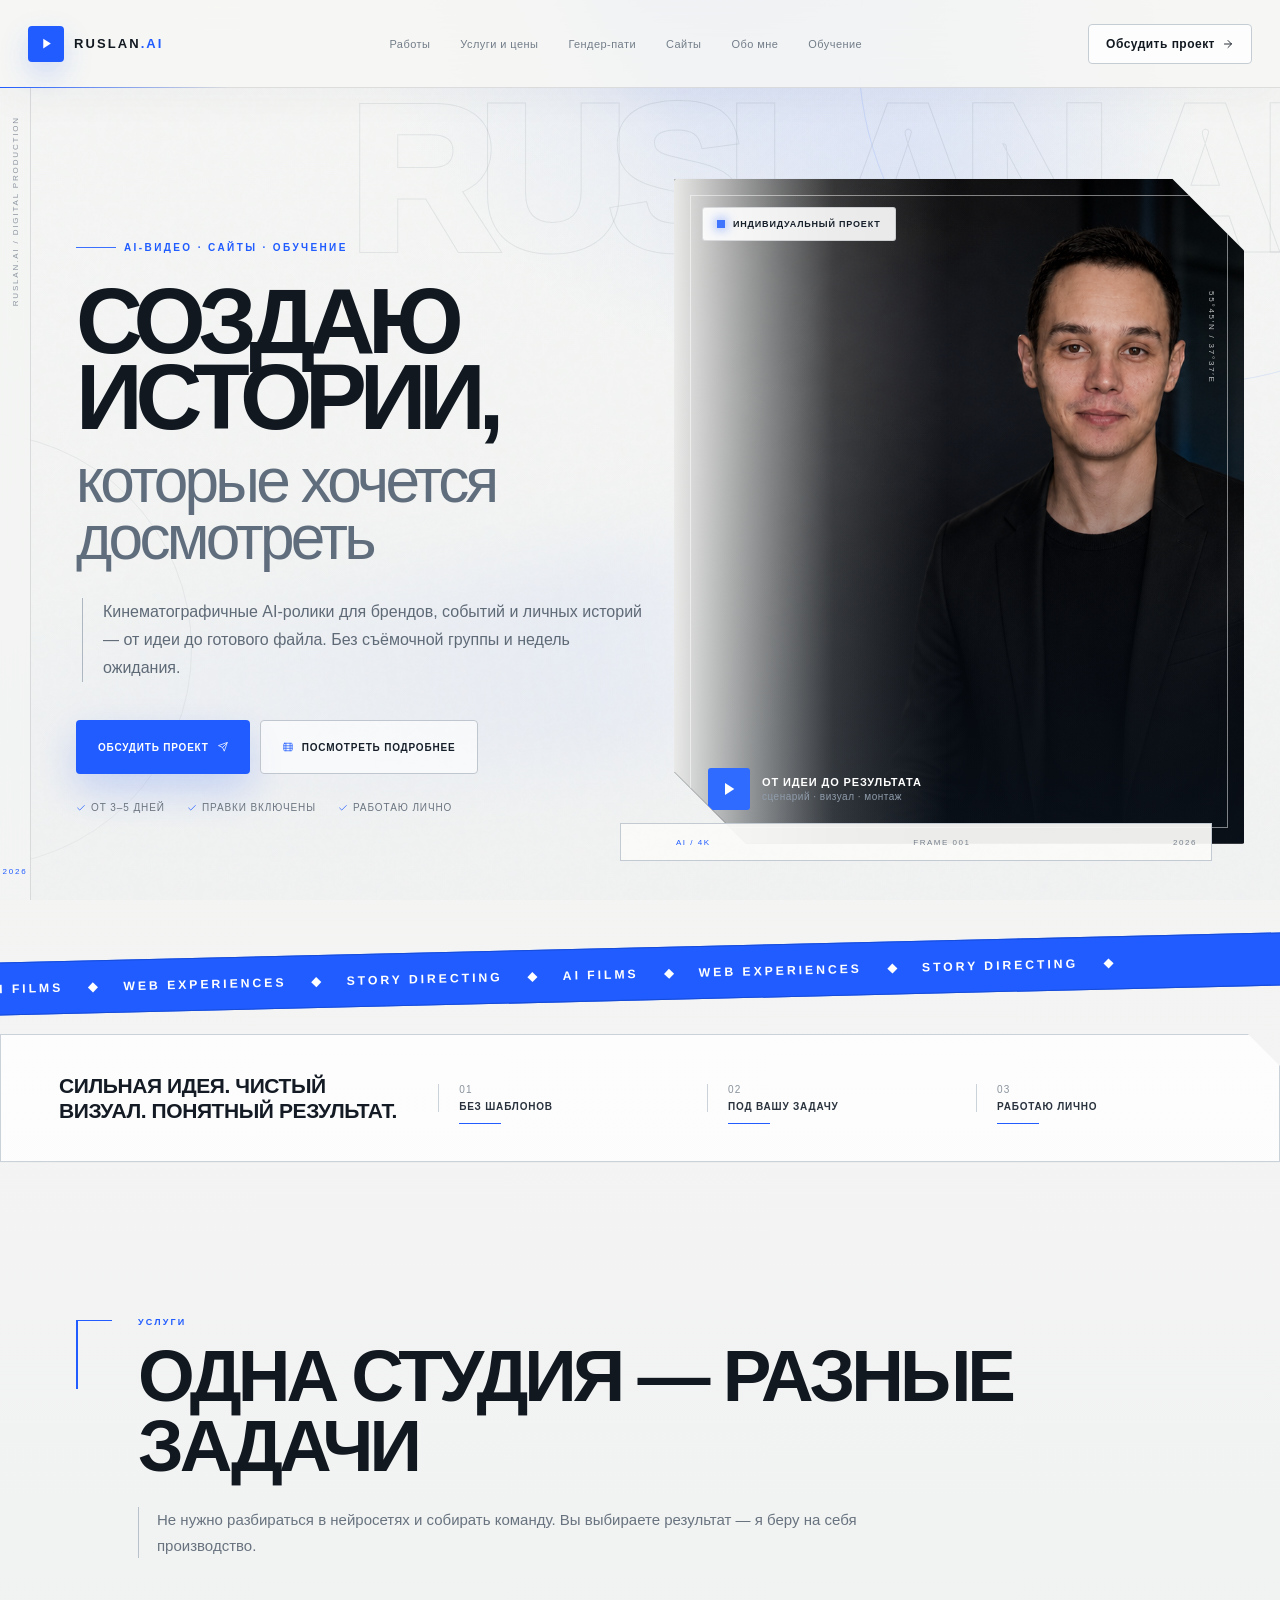
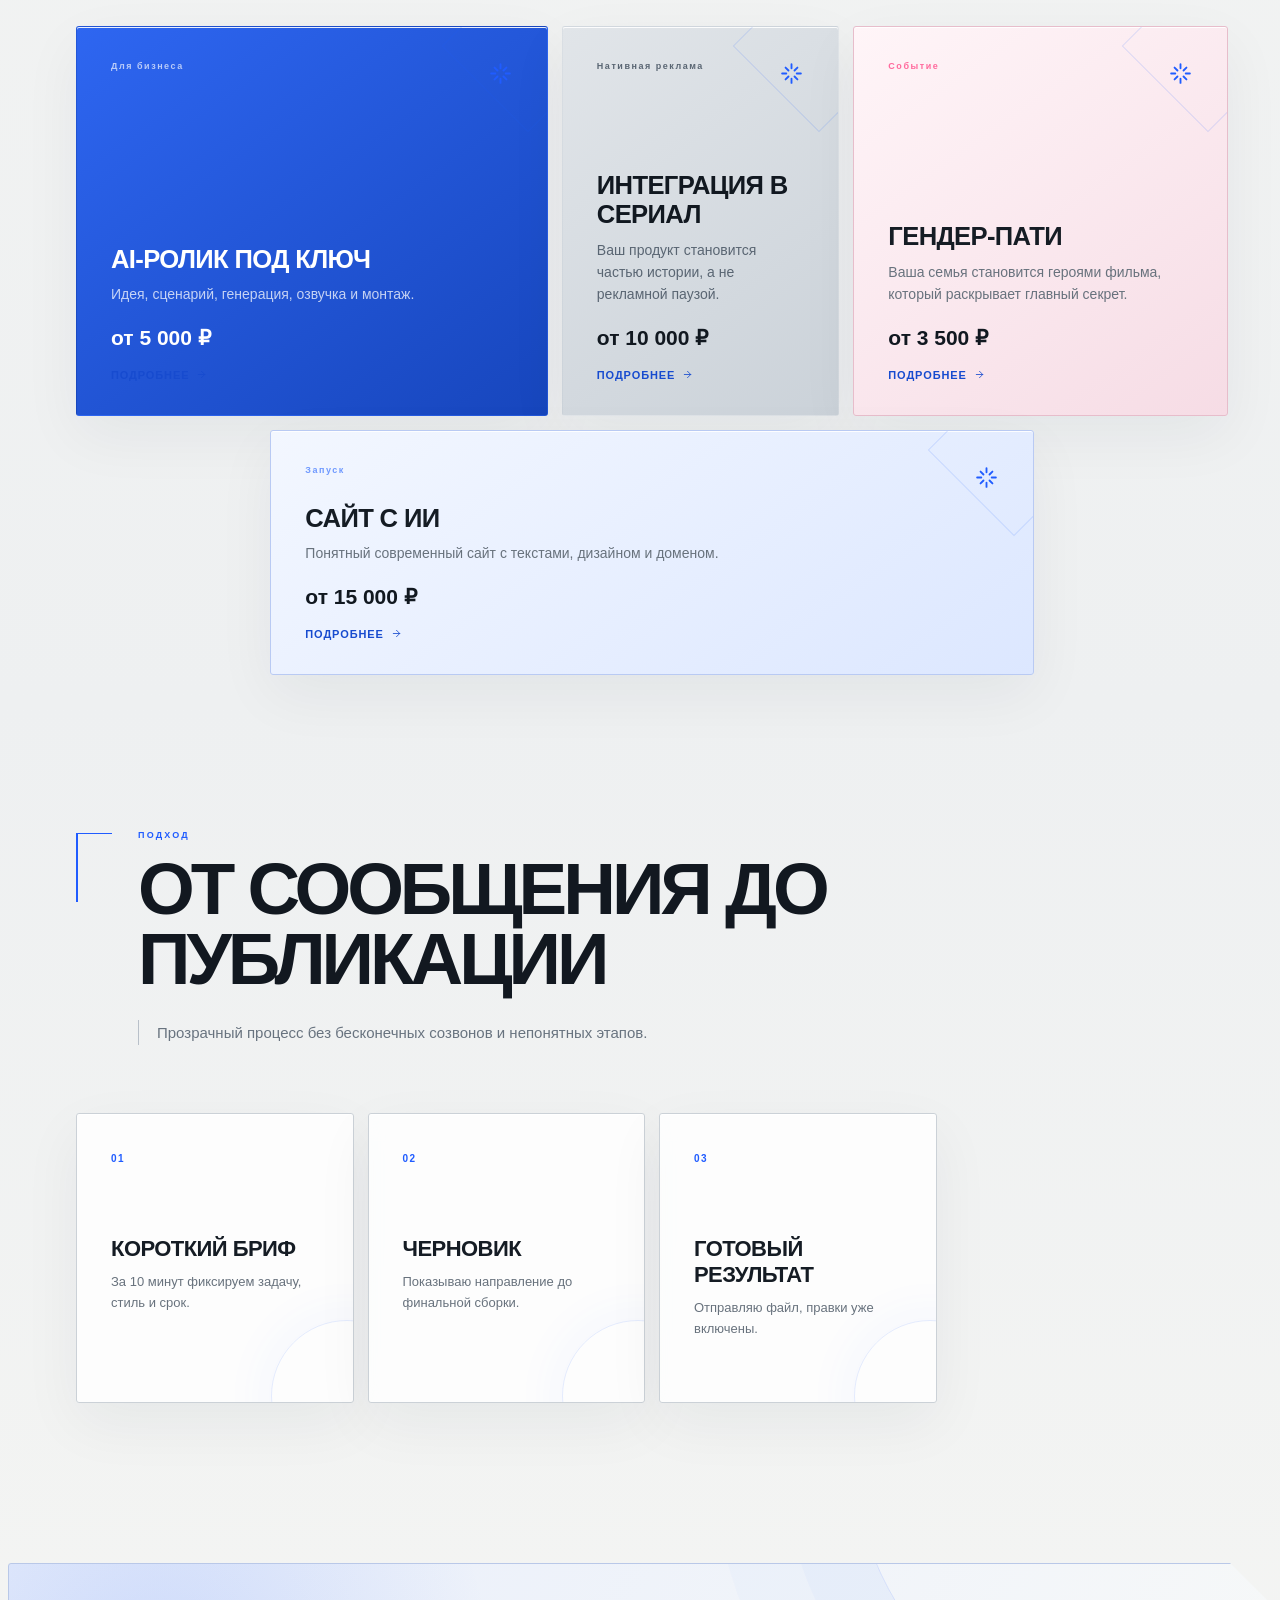
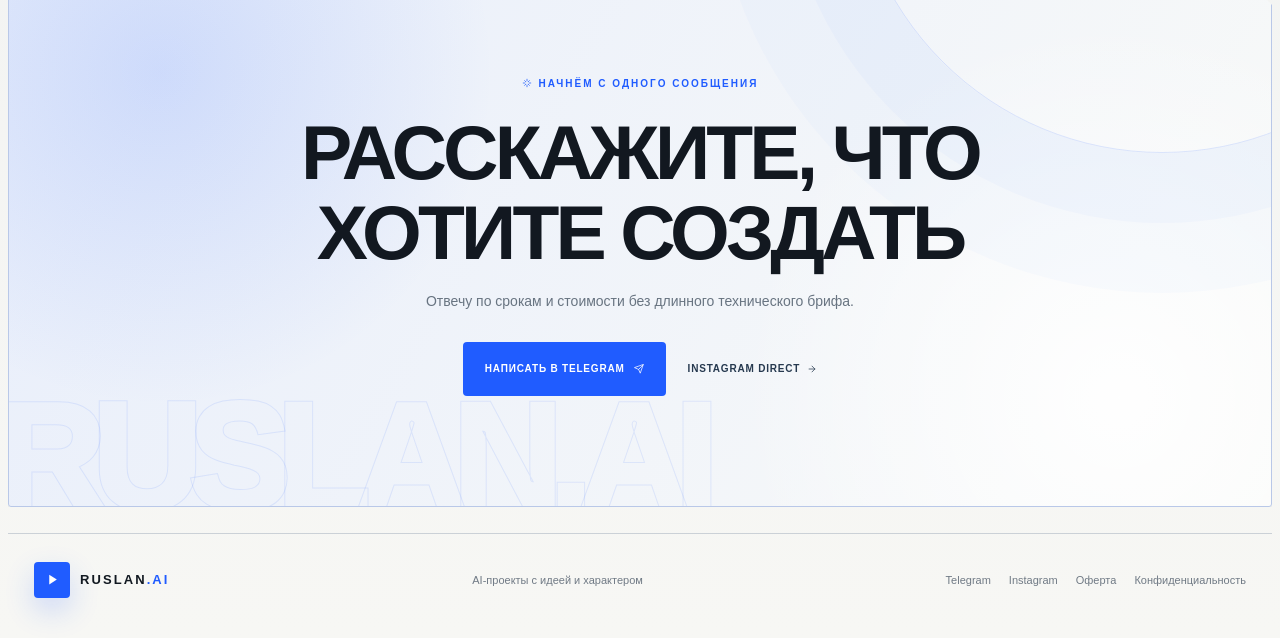
==== commit bd31aba5: "Пак 2: обложки, подложки, появление блоков и шлейф курсора" ====
--- a/index.html
+++ b/index.html
@@ -19,6 +19,7 @@
   <div class="motion-orbit motion-orbit-one"></div><div class="motion-orbit motion-orbit-two"></div>
   <div class="motion-cursor"></div><div class="motion-noise"></div>
 </div>
+<canvas class="motion-trail" id="trail" aria-hidden="true"></canvas>
 
 <main class="site-shell page-index">
   <aside class="edge-rail" aria-hidden="true"><span>RUSLAN.AI / DIGITAL PRODUCTION</span><b>2026</b></aside>
@@ -60,19 +61,19 @@
     <span>01 <b>Без шаблонов</b></span><span>02 <b>Под вашу задачу</b></span><span>03 <b>Работаю лично</b></span>
   </section>
 
-  <section class="content-section" id="details">
+  <section class="content-section motion-reveal" id="details">
     <div class="section-head"><span>Услуги</span><h2>Одна студия — разные задачи</h2><p>Не нужно разбираться в нейросетях и собирать команду. Вы выбираете результат — я беру на себя производство.</p></div>
     <div class="cards-grid cards-4"><article class="service-card tone-violet"><div class="card-index"><span>Для бизнеса</span><svg viewBox="0 0 24 24" fill="none" stroke="currentColor" stroke-width="1.8" stroke-linecap="round" stroke-linejoin="round" aria-hidden="true"><path d="M12 3v4M12 17v4M3 12h4M17 12h4"/><path d="m6.3 6.3 2.8 2.8M14.9 14.9l2.8 2.8M17.7 6.3l-2.8 2.8M9.1 14.9l-2.8 2.8"/></svg></div><div class="card-body"><h3>AI-ролик под ключ</h3><p>Идея, сценарий, генерация, озвучка и монтаж.</p><strong>от 5 000 ₽</strong><a href="price.html">Подробнее <svg viewBox="0 0 24 24" fill="none" stroke="currentColor" stroke-width="1.8" stroke-linecap="round" stroke-linejoin="round" aria-hidden="true"><path d="M5 12h14"/><path d="m12 5 7 7-7 7"/></svg></a></div></article><article class="service-card tone-dark"><div class="card-index"><span>Нативная реклама</span><svg viewBox="0 0 24 24" fill="none" stroke="currentColor" stroke-width="1.8" stroke-linecap="round" stroke-linejoin="round" aria-hidden="true"><path d="M12 3v4M12 17v4M3 12h4M17 12h4"/><path d="m6.3 6.3 2.8 2.8M14.9 14.9l2.8 2.8M17.7 6.3l-2.8 2.8M9.1 14.9l-2.8 2.8"/></svg></div><div class="card-body"><h3>Интеграция в сериал</h3><p>Ваш продукт становится частью истории, а не рекламной паузой.</p><strong>от 10 000 ₽</strong><a href="works.html">Подробнее <svg viewBox="0 0 24 24" fill="none" stroke="currentColor" stroke-width="1.8" stroke-linecap="round" stroke-linejoin="round" aria-hidden="true"><path d="M5 12h14"/><path d="m12 5 7 7-7 7"/></svg></a></div></article><article class="service-card tone-pink"><div class="card-index"><span>Событие</span><svg viewBox="0 0 24 24" fill="none" stroke="currentColor" stroke-width="1.8" stroke-linecap="round" stroke-linejoin="round" aria-hidden="true"><path d="M12 3v4M12 17v4M3 12h4M17 12h4"/><path d="m6.3 6.3 2.8 2.8M14.9 14.9l2.8 2.8M17.7 6.3l-2.8 2.8M9.1 14.9l-2.8 2.8"/></svg></div><div class="card-body"><h3>Гендер-пати</h3><p>Ваша семья становится героями фильма, который раскрывает главный секрет.</p><strong>от 3 500 ₽</strong><a href="gender.html">Подробнее <svg viewBox="0 0 24 24" fill="none" stroke="currentColor" stroke-width="1.8" stroke-linecap="round" stroke-linejoin="round" aria-hidden="true"><path d="M5 12h14"/><path d="m12 5 7 7-7 7"/></svg></a></div></article><article class="service-card tone-blue"><div class="card-index"><span>Запуск</span><svg viewBox="0 0 24 24" fill="none" stroke="currentColor" stroke-width="1.8" stroke-linecap="round" stroke-linejoin="round" aria-hidden="true"><path d="M12 3v4M12 17v4M3 12h4M17 12h4"/><path d="m6.3 6.3 2.8 2.8M14.9 14.9l2.8 2.8M17.7 6.3l-2.8 2.8M9.1 14.9l-2.8 2.8"/></svg></div><div class="card-body"><h3>Сайт с ИИ</h3><p>Понятный современный сайт с текстами, дизайном и доменом.</p><strong>от 15 000 ₽</strong><a href="sites.html">Подробнее <svg viewBox="0 0 24 24" fill="none" stroke="currentColor" stroke-width="1.8" stroke-linecap="round" stroke-linejoin="round" aria-hidden="true"><path d="M5 12h14"/><path d="m12 5 7 7-7 7"/></svg></a></div></article></div>
   </section>
 
-  <section class="content-section second-section">
+  <section class="content-section second-section motion-reveal">
     <div class="section-head"><span>Подход</span><h2>От сообщения до публикации</h2><p>Прозрачный процесс без бесконечных созвонов и непонятных этапов.</p></div>
     <div class="detail-grid detail-3"><article class="detail-card"><span class="detail-number">01</span><h3>Короткий бриф</h3><p>За 10 минут фиксируем задачу, стиль и срок.</p></article><article class="detail-card"><span class="detail-number">02</span><h3>Черновик</h3><p>Показываю направление до финальной сборки.</p></article><article class="detail-card"><span class="detail-number">03</span><h3>Готовый результат</h3><p>Отправляю файл, правки уже включены.</p></article></div>
   </section>
 
   
 
-  <section class="final-cta">
+  <section class="final-cta motion-reveal">
     <span><svg viewBox="0 0 24 24" fill="none" stroke="currentColor" stroke-width="1.8" stroke-linecap="round" stroke-linejoin="round" aria-hidden="true"><path d="M12 3v4M12 17v4M3 12h4M17 12h4"/><path d="m6.3 6.3 2.8 2.8M14.9 14.9l2.8 2.8M17.7 6.3l-2.8 2.8M9.1 14.9l-2.8 2.8"/></svg> Начнём с одного сообщения</span><h2>Расскажите, что хотите создать</h2><p>Отвечу по срокам и стоимости без длинного технического брифа.</p>
     <div><a class="button light" href="https://t.me/ruslan_ai_creator?text=%D0%9F%D1%80%D0%B8%D0%B2%D0%B5%D1%82%21%20%D0%A5%D0%BE%D1%87%D1%83%20%D0%BE%D0%B1%D1%81%D1%83%D0%B4%D0%B8%D1%82%D1%8C%20%D0%BF%D1%80%D0%BE%D0%B5%D0%BA%D1%82.">Написать в Telegram <svg viewBox="0 0 24 24" fill="none" stroke="currentColor" stroke-width="1.8" stroke-linecap="round" stroke-linejoin="round" aria-hidden="true"><path d="m22 2-7 20-4-9-9-4Z"/><path d="M22 2 11 13"/></svg></a><a href="https://ig.me/m/ruslan.ai.blog">Instagram Direct <svg viewBox="0 0 24 24" fill="none" stroke="currentColor" stroke-width="1.8" stroke-linecap="round" stroke-linejoin="round" aria-hidden="true"><path d="M5 12h14"/><path d="m12 5 7 7-7 7"/></svg></a></div>
   </section>
@@ -97,6 +98,53 @@
         });
       }, {passive: true});
     }
+
+    const reveal = document.querySelectorAll('.motion-reveal');
+    if (reveal.length && 'IntersectionObserver' in window) {
+      const io = new IntersectionObserver(es => es.forEach(e => {
+        if (!e.isIntersecting) return;
+        e.target.classList.add('is-visible');
+        [...e.target.querySelectorAll('.service-card,.detail-card')].forEach((c, i) =>
+          c.style.setProperty('--reveal-delay', (i * 90) + 'ms'));
+        io.unobserve(e.target);
+      }), {rootMargin: '0px 0px -12% 0px'});
+      reveal.forEach(s => io.observe(s));
+    } else reveal.forEach(s => s.classList.add('is-visible'));
+
+    const cv = document.getElementById('trail');
+    if (cv && matchMedia('(pointer: fine)').matches && !matchMedia('(prefers-reduced-motion: reduce)').matches) {
+      const ctx = cv.getContext('2d'); const pts = []; let raf = 0;
+      const size = () => { cv.width = innerWidth; cv.height = innerHeight; };
+      size(); addEventListener('resize', size, {passive: true});
+      addEventListener('pointermove', e => {
+        pts.push({x: e.clientX, y: e.clientY, t: performance.now()});
+        if (pts.length > 26) pts.shift();
+        if (!raf) raf = requestAnimationFrame(draw);
+      }, {passive: true});
+      function draw(now) {
+        ctx.clearRect(0, 0, cv.width, cv.height);
+        while (pts.length && now - pts[0].t > 520) pts.shift();
+        for (let i = 1; i < pts.length; i++) {
+          const a = 1 - (now - pts[i].t) / 520;
+          ctx.strokeStyle = 'rgba(32,92,255,' + (a * 0.16).toFixed(3) + ')';
+          ctx.lineWidth = 14 * a; ctx.lineCap = 'round';
+          ctx.beginPath(); ctx.moveTo(pts[i-1].x, pts[i-1].y); ctx.lineTo(pts[i].x, pts[i].y); ctx.stroke();
+        }
+        raf = pts.length ? requestAnimationFrame(draw) : 0;
+      }
+    }
+
+    const strip = document.querySelector('.page-works .cards-grid');
+    if (strip) {
+      let down = false, sx = 0, sl = 0;
+      strip.addEventListener('pointerdown', e => {
+        down = true; sx = e.clientX; sl = strip.scrollLeft; strip.classList.add('is-dragging');
+        try { strip.setPointerCapture(e.pointerId); } catch (_) {}
+      });
+      strip.addEventListener('pointermove', e => { if (down) strip.scrollLeft = sl - (e.clientX - sx); });
+      const up = () => { down = false; strip.classList.remove('is-dragging'); };
+      strip.addEventListener('pointerup', up); strip.addEventListener('pointercancel', up);
+    }
     const b = document.getElementById('burger'), nav = document.getElementById('nav');
     if (b && nav) b.addEventListener('click', () => nav.classList.toggle('open'));
   })();
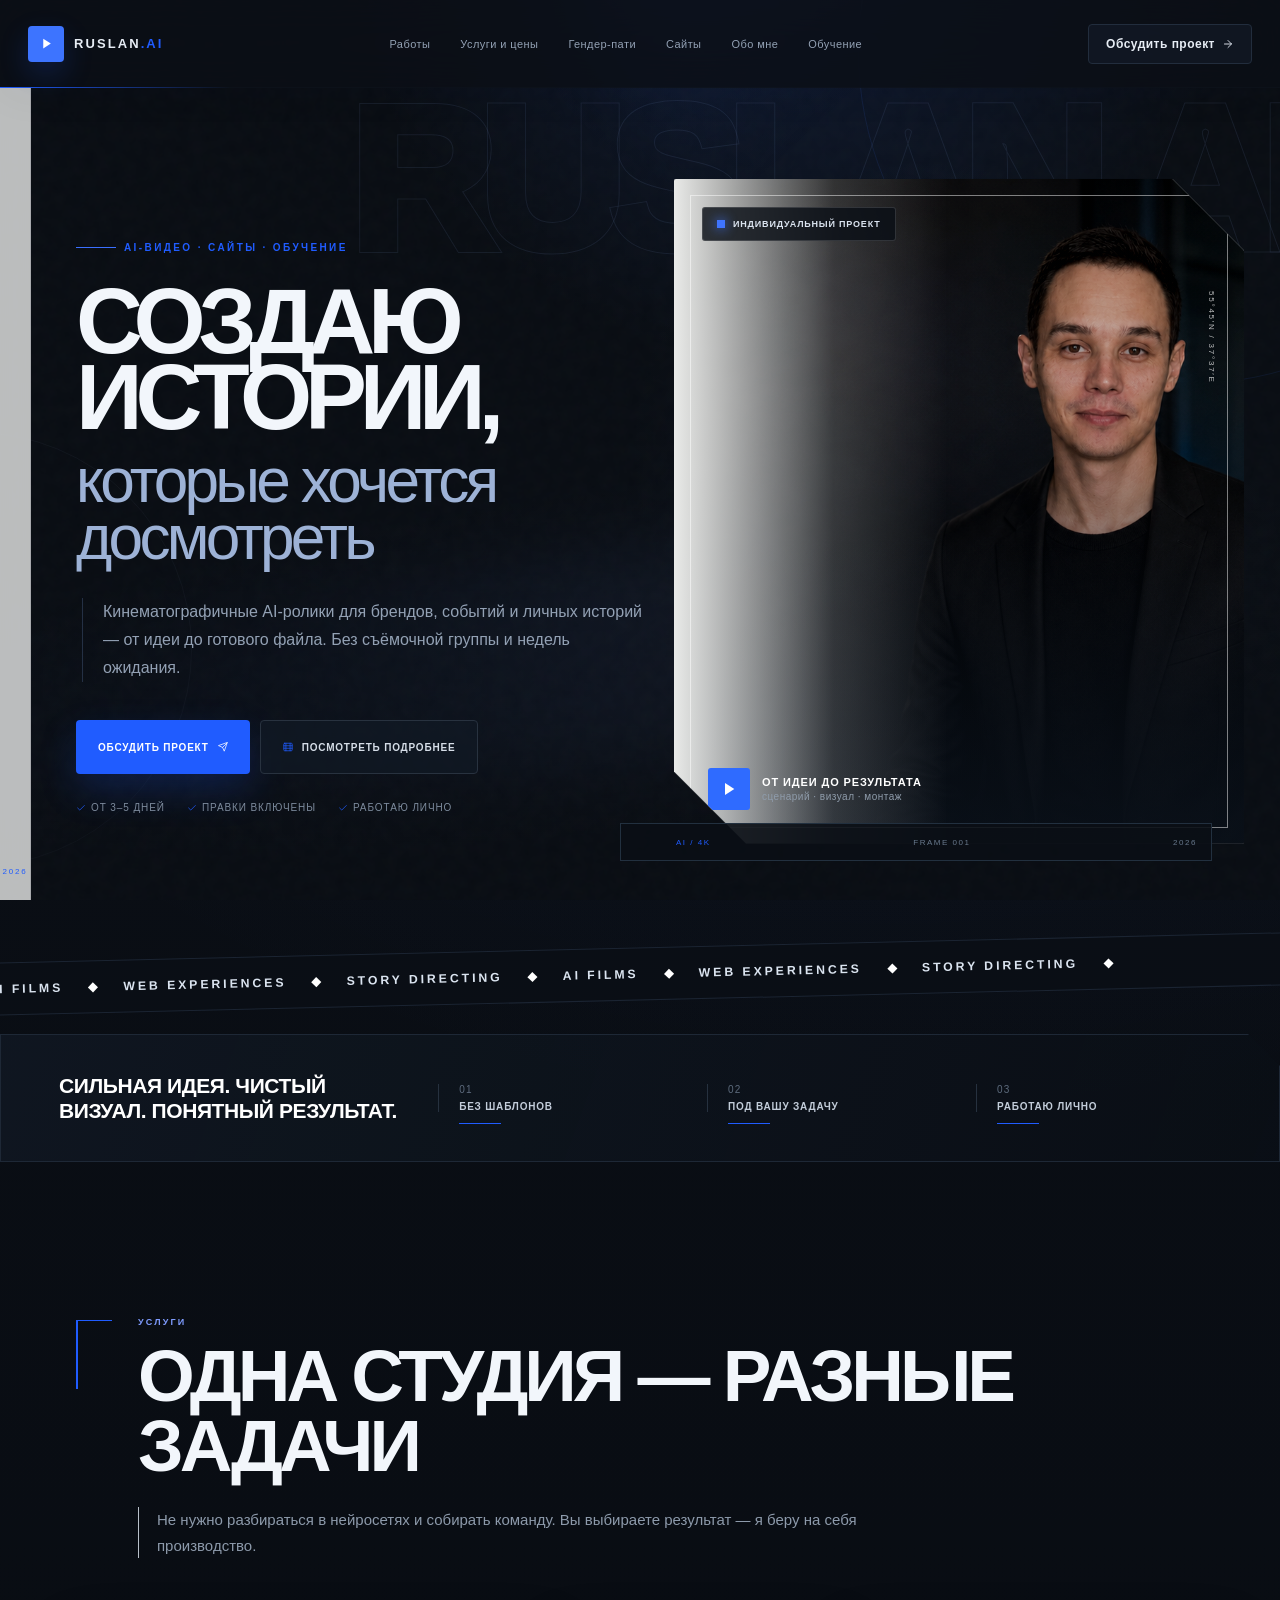
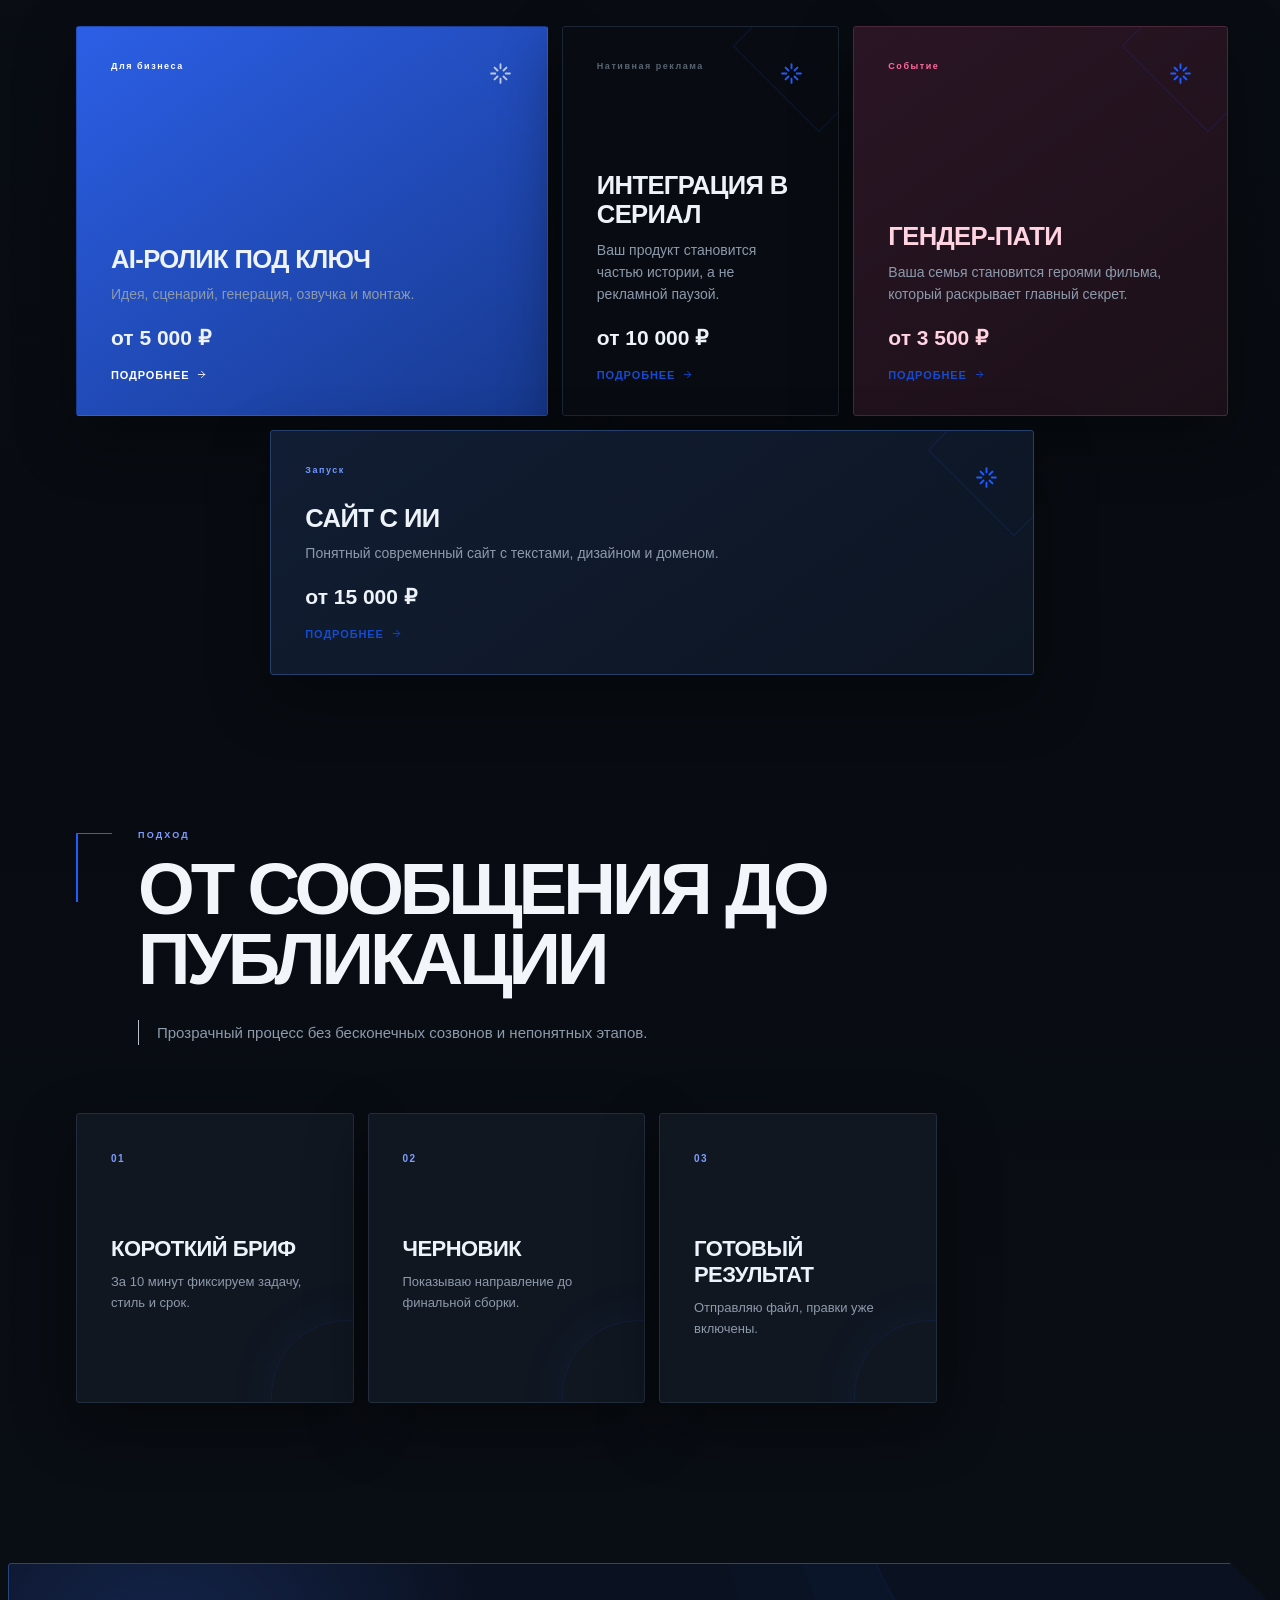
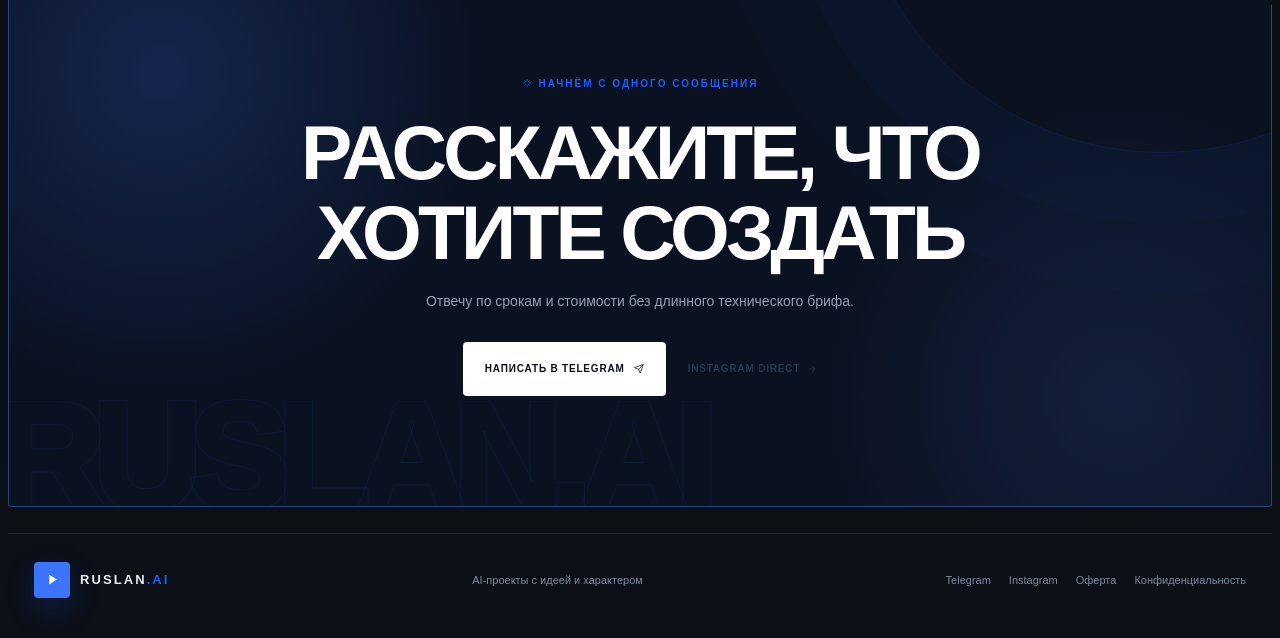
==== commit 4f8c7de1: "Мобильная вёрстка: сетка в одну колонку, контраст ссылки, безопасное появление" ====
--- a/index.html
+++ b/index.html
@@ -100,10 +100,14 @@
     }
 
     const reveal = document.querySelectorAll('.motion-reveal');
+    const showAll = () => reveal.forEach(s => { s.classList.add('is-visible'); s.classList.remove('pending'); });
+    setTimeout(showAll, 2500);
     if (reveal.length && 'IntersectionObserver' in window) {
+      reveal.forEach(s => s.classList.add('pending'));
       const io = new IntersectionObserver(es => es.forEach(e => {
         if (!e.isIntersecting) return;
         e.target.classList.add('is-visible');
+        e.target.classList.remove('pending');
         [...e.target.querySelectorAll('.service-card,.detail-card')].forEach((c, i) =>
           c.style.setProperty('--reveal-delay', (i * 90) + 'ms'));
         io.unobserve(e.target);
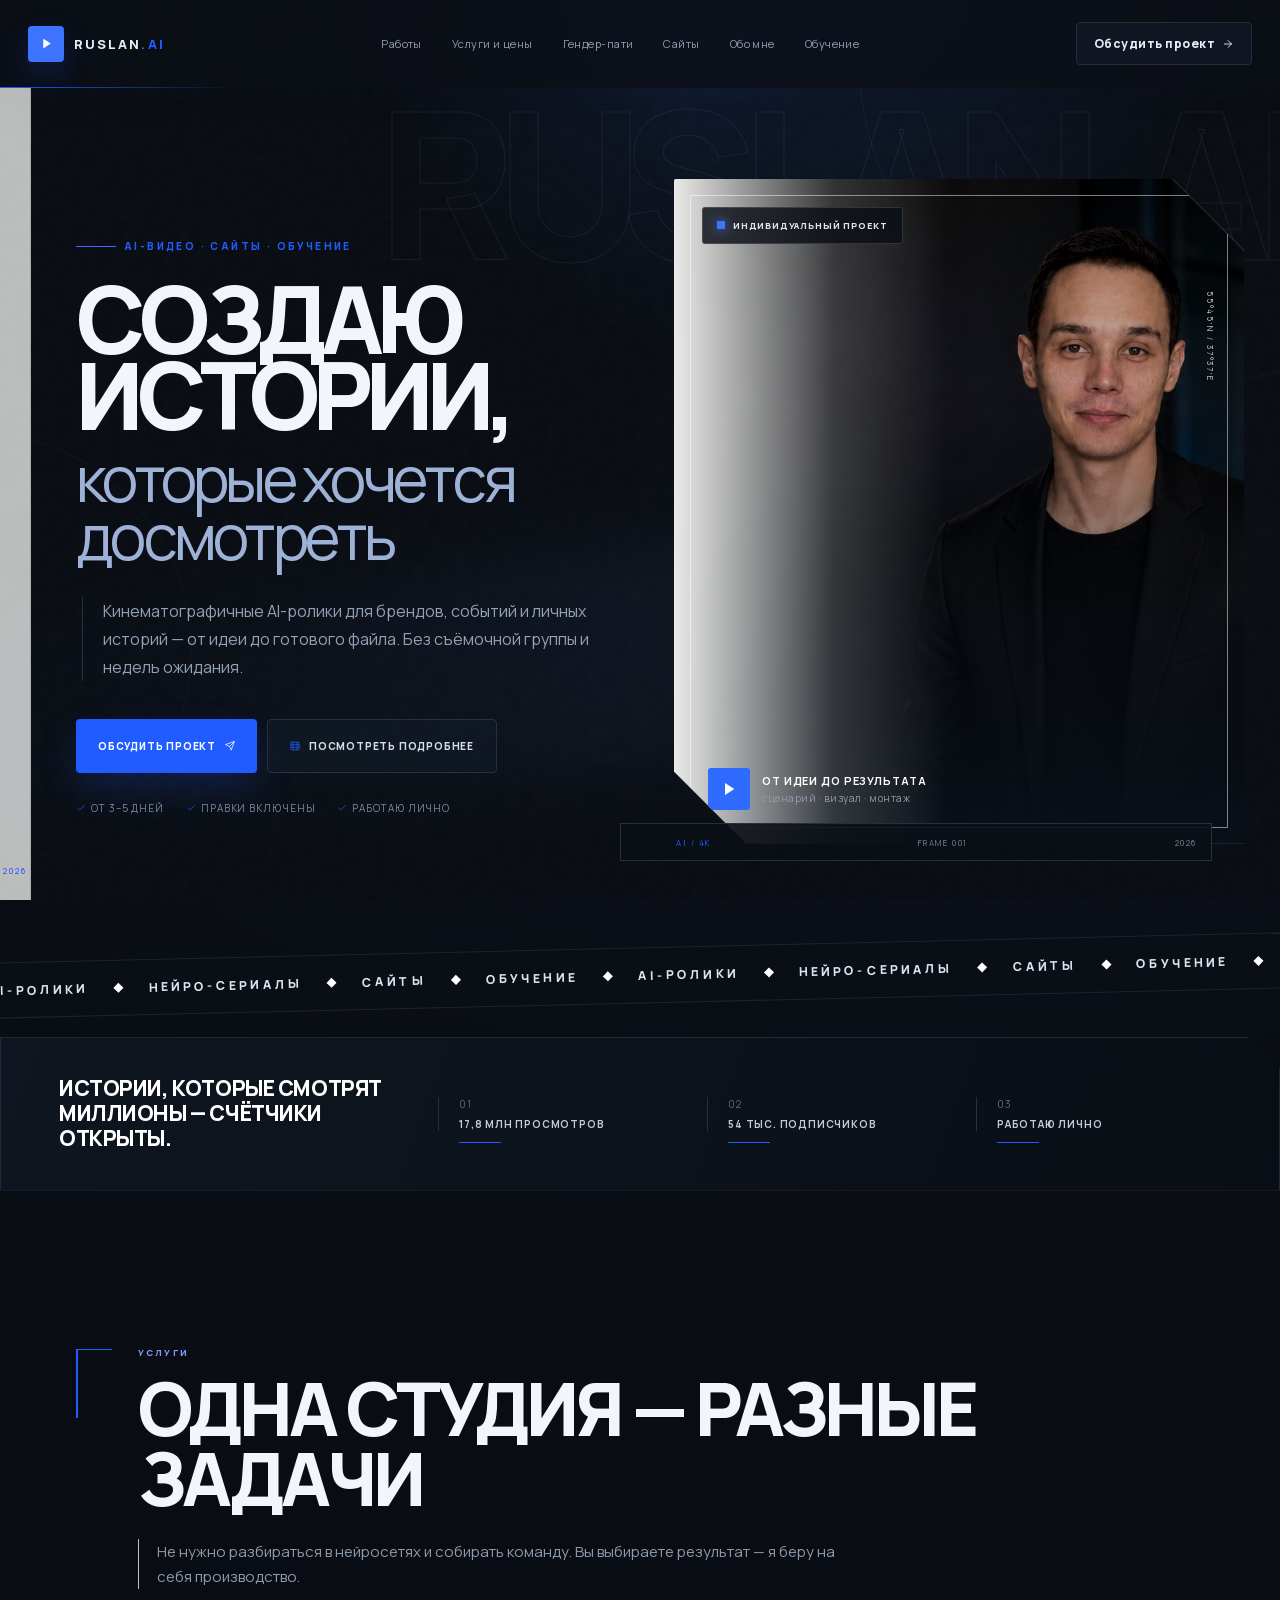
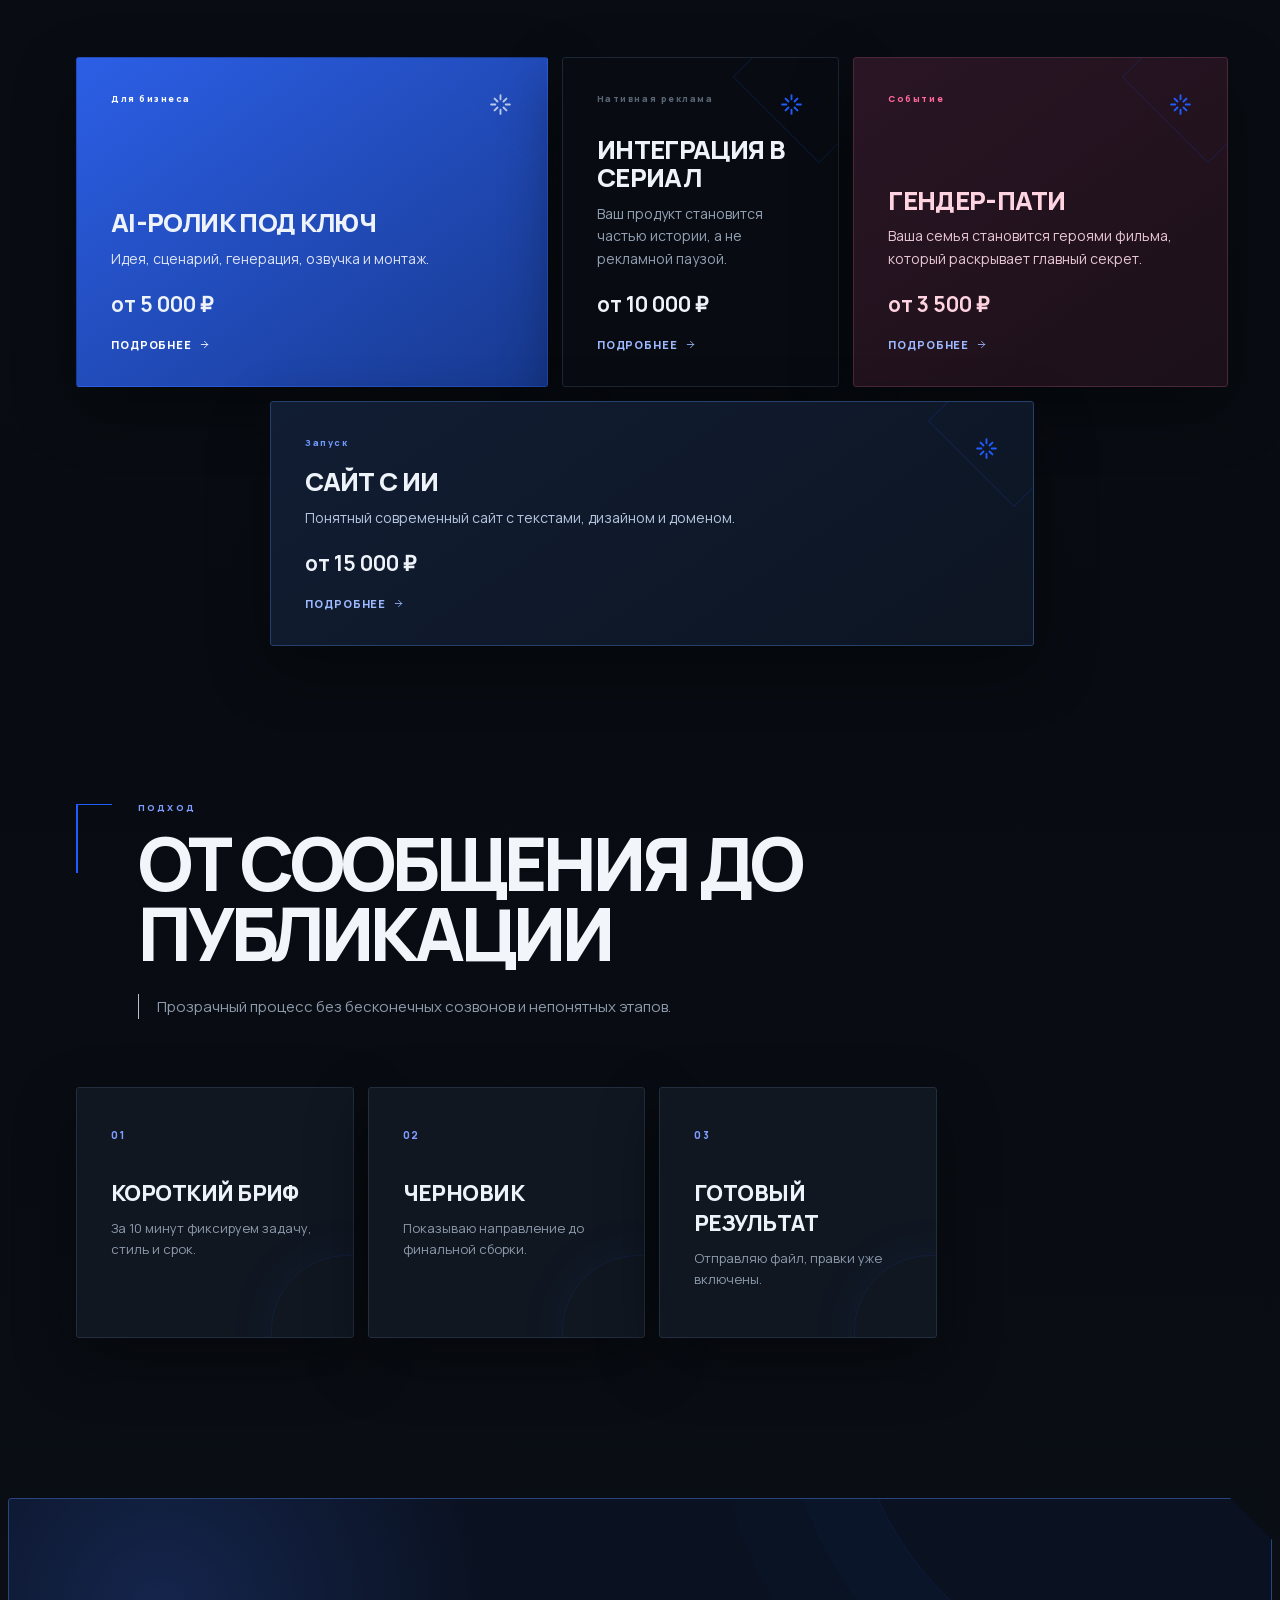
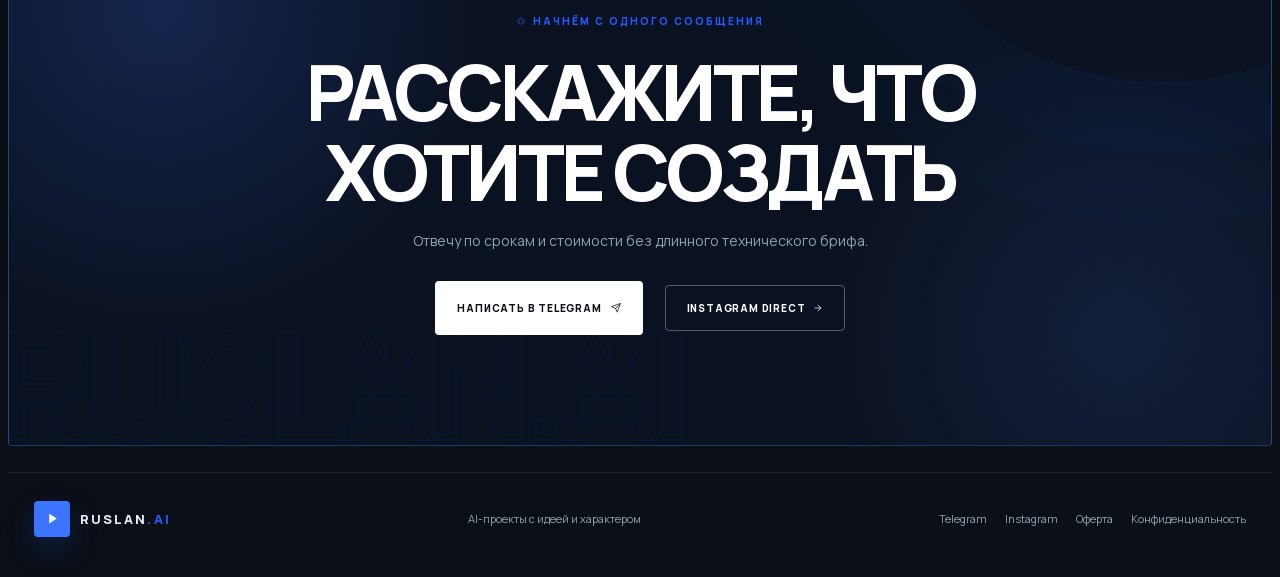
==== commit c6f3377f: "Оформление: Manrope, реальные постеры в герое, соц-пруф, контраст, лёгкие JPEG" ====
--- a/index.html
+++ b/index.html
@@ -44,7 +44,7 @@
     </div>
     <div class="hero-stage">
       <div class="page-hero-media media-index">
-        <img src="ruslan-hero-final.png" alt="Руслан — AI-креатор">
+        <img src="ruslan-hero-final.jpg" alt="Руслан — AI-креатор">
         <div class="media-shade"></div>
         <span class="media-badge"><span></span> Индивидуальный проект</span>
         <span class="media-coordinate" aria-hidden="true">55°45′N / 37°37′E</span>
@@ -54,11 +54,11 @@
     </div>
   </section>
 
-  <section class="kinetic-strip" aria-label="Направления работы"><div><span>AI FILMS</span><i></i><span>WEB EXPERIENCES</span><i></i><span>STORY DIRECTING</span><i></i><span>AI FILMS</span><i></i><span>WEB EXPERIENCES</span><i></i><span>STORY DIRECTING</span><i></i></div></section>
+  <section class="kinetic-strip" aria-label="Направления работы"><div><span>AI-РОЛИКИ</span><i></i><span>НЕЙРО-СЕРИАЛЫ</span><i></i><span>САЙТЫ</span><i></i><span>ОБУЧЕНИЕ</span><i></i><span>AI-РОЛИКИ</span><i></i><span>НЕЙРО-СЕРИАЛЫ</span><i></i><span>САЙТЫ</span><i></i><span>ОБУЧЕНИЕ</span><i></i></div></section>
 
   <section class="value-band">
-    <p>Сильная идея. Чистый визуал. Понятный результат.</p>
-    <span>01 <b>Без шаблонов</b></span><span>02 <b>Под вашу задачу</b></span><span>03 <b>Работаю лично</b></span>
+    <p>Истории, которые смотрят миллионы — счётчики открыты.</p>
+    <span>01 <b>17,8 млн просмотров</b></span><span>02 <b>54 тыс. подписчиков</b></span><span>03 <b>Работаю лично</b></span>
   </section>
 
   <section class="content-section motion-reveal" id="details">
--- a/style.css
+++ b/style.css
@@ -0,0 +1,367 @@
+/* Шрифты самохостятся (fonts/*.woff2): Google Fonts не грузился во
+   встроенном браузере Инстаграма. Пути — от корня, где лежит style.css:
+   fonts/fonts.css сюда не импортируется, потому что его url(fonts/…)
+   резолвились бы в fonts/fonts/…. */
+@font-face{font-family:'Manrope';font-style:normal;font-weight:400;font-display:swap;src:url(fonts/Manrope-400-cyrillic.woff2) format('woff2');unicode-range:U+0301, U+0400-045F, U+0490-0491, U+04B0-04B1, U+2116;}
+@font-face{font-family:'Manrope';font-style:normal;font-weight:400;font-display:swap;src:url(fonts/Manrope-400-latin.woff2) format('woff2');unicode-range:U+0000-00FF, U+0131, U+0152-0153, U+02BB-02BC, U+02C6, U+02DA, U+02DC, U+0304, U+0308, U+0329, U+2000-206F, U+20AC, U+2122, U+2191, U+2193, U+2212, U+2215, U+FEFF, U+FFFD;}
+@font-face{font-family:'Manrope';font-style:normal;font-weight:700;font-display:swap;src:url(fonts/Manrope-700-cyrillic.woff2) format('woff2');unicode-range:U+0301, U+0400-045F, U+0490-0491, U+04B0-04B1, U+2116;}
+@font-face{font-family:'Manrope';font-style:normal;font-weight:700;font-display:swap;src:url(fonts/Manrope-700-latin.woff2) format('woff2');unicode-range:U+0000-00FF, U+0131, U+0152-0153, U+02BB-02BC, U+02C6, U+02DA, U+02DC, U+0304, U+0308, U+0329, U+2000-206F, U+20AC, U+2122, U+2191, U+2193, U+2212, U+2215, U+FEFF, U+FFFD;}
+@font-face{font-family:'Manrope';font-style:normal;font-weight:800;font-display:swap;src:url(fonts/Manrope-800-cyrillic.woff2) format('woff2');unicode-range:U+0301, U+0400-045F, U+0490-0491, U+04B0-04B1, U+2116;}
+@font-face{font-family:'Manrope';font-style:normal;font-weight:800;font-display:swap;src:url(fonts/Manrope-800-latin.woff2) format('woff2');unicode-range:U+0000-00FF, U+0131, U+0152-0153, U+02BB-02BC, U+02C6, U+02DA, U+02DC, U+0304, U+0308, U+0329, U+2000-206F, U+20AC, U+2122, U+2191, U+2193, U+2212, U+2215, U+FEFF, U+FFFD;}
+@font-face{font-family:'Cormorant Garamond';font-style:italic;font-weight:600;font-display:swap;src:url(fonts/CormorantGaramond-600i-cyrillic.woff2) format('woff2');unicode-range:U+0301, U+0400-045F, U+0490-0491, U+04B0-04B1, U+2116;}
+@font-face{font-family:'Cormorant Garamond';font-style:italic;font-weight:600;font-display:swap;src:url(fonts/CormorantGaramond-600i-latin.woff2) format('woff2');unicode-range:U+0000-00FF, U+0131, U+0152-0153, U+02BB-02BC, U+02C6, U+02DA, U+02DC, U+0304, U+0308, U+0329, U+2000-206F, U+20AC, U+2122, U+2191, U+2193, U+2212, U+2215, U+FEFF, U+FFFD;}
+
+:root{--ink:#1d1830;--muted:#746f7d;--paper:#fffaf6;--white:#fff;--violet:#735bc3;--violet-dark:#503b99;--violet-soft:#eee9ff;--pink:#eaa3ba;--pink-soft:#fff0f4;--blue:#8dbde2;--blue-soft:#eaf6ff;--line:#e6dfe6;--serif:Georgia,"Times New Roman",serif;--sans:Arial,Helvetica,sans-serif}
+*{box-sizing:border-box}html{scroll-behavior:smooth}body{margin:0;background:var(--paper);color:var(--ink);font-family:var(--sans);-webkit-font-smoothing:antialiased}a{color:inherit}svg{width:1em;height:1em;stroke-width:1.8}h1,h2,h3,p{margin-top:0}
+.global-header{height:78px;max-width:1240px;margin:0 auto;padding:0 26px;display:flex;align-items:center;justify-content:space-between;gap:24px}.brand{display:inline-flex;align-items:center;gap:10px;text-decoration:none;font-size:14px;font-weight:800;letter-spacing:.06em}.brand>span:last-child>span{color:var(--violet)}.brand-mark{width:33px;height:33px;border-radius:11px;background:var(--ink);color:#fff;display:grid;place-items:center}.brand-mark svg{width:13px}.global-header nav{display:flex;align-items:center;gap:23px}.global-header nav a{text-decoration:none;color:var(--muted);font-size:12px;white-space:nowrap}.global-header nav a.active,.global-header nav a:hover{color:var(--violet);font-weight:700}.header-button{display:flex;align-items:center;gap:7px;padding:10px 15px;border:1px solid var(--line);border-radius:999px;text-decoration:none;font-size:12px;font-weight:800;background:rgba(255,255,255,.72)}.menu-button{display:none;border:0;background:transparent;color:var(--ink);font-size:22px}
+.page-hero{max-width:1240px;min-height:680px;margin:0 auto;padding:48px 26px 80px;display:grid;grid-template-columns:.92fr 1.08fr;gap:56px;align-items:center}.page-hero-copy{position:relative;z-index:2}.eyebrow{display:flex;align-items:center;gap:8px;margin-bottom:23px;color:var(--violet-dark);font-size:11px;line-height:1;font-weight:800;letter-spacing:.14em;text-transform:uppercase}.eyebrow svg{color:var(--pink);font-size:18px}.page-hero h1{max-width:650px;margin-bottom:24px;font-size:clamp(48px,5.2vw,74px);line-height:.98;letter-spacing:-.055em}.page-hero h1 em{display:inline;font-family:var(--serif);font-weight:400;color:var(--violet)}.page-hero-copy>p{max-width:585px;color:var(--muted);font-size:17px;line-height:1.72}.hero-actions{display:flex;gap:12px;flex-wrap:wrap;margin-top:31px}.button{min-height:52px;padding:0 21px;border-radius:999px;display:inline-flex;align-items:center;justify-content:center;gap:9px;text-decoration:none;font-size:13px;font-weight:800}.button.primary{color:#fff;background:linear-gradient(135deg,#8068ce,#5d47a8);box-shadow:0 14px 34px rgba(93,71,168,.2)}.button.secondary{background:#fff;border:1px solid var(--line)}.button.secondary svg{color:var(--pink)}.facts{display:flex;gap:17px;flex-wrap:wrap;margin-top:25px;color:var(--muted);font-size:11px}.facts span{display:flex;align-items:center;gap:5px}.facts svg{color:var(--violet)}
+.page-hero-media{position:relative;min-height:570px;overflow:hidden;border-radius:38px 38px 128px 38px;background:var(--violet-soft);box-shadow:0 28px 75px rgba(62,45,86,.13)}.page-hero-media img{position:absolute;inset:0;width:100%;height:100%;object-fit:cover}.media-gender img{object-position:center}.media-about img{object-position:center 35%}.media-learn img,.media-sites img,.media-price img{object-position:center}.media-shade{position:absolute;inset:0;background:linear-gradient(180deg,rgba(20,15,35,.05) 45%,rgba(20,15,35,.65))}.media-badge{position:absolute;top:22px;left:22px;padding:11px 14px;border-radius:999px;display:flex;align-items:center;gap:8px;background:rgba(255,255,255,.88);backdrop-filter:blur(11px);font-size:11px;font-weight:800}.media-badge>span{width:8px;height:8px;border-radius:50%;background:linear-gradient(90deg,var(--blue),var(--pink))}.media-caption{position:absolute;left:22px;bottom:22px;color:#fff;display:flex;align-items:center;gap:12px}.play-disc{width:42px;height:42px;border-radius:50%;display:grid;place-items:center;background:rgba(255,255,255,.2);backdrop-filter:blur(10px)}.media-caption b,.media-caption small{display:block}.media-caption b{font-size:13px}.media-caption small{margin-top:3px;color:rgba(255,255,255,.66);font-size:10px}
+.value-band{background:var(--ink);color:#fff;padding:28px max(26px,calc((100vw - 1188px)/2));display:grid;grid-template-columns:1.25fr repeat(3,1fr);gap:24px;align-items:center}.value-band p{margin:0;color:#dfd4ff;font:italic 20px var(--serif)}.value-band>span{padding-left:20px;border-left:1px solid rgba(255,255,255,.14);color:rgba(255,255,255,.4);font-size:10px}.value-band b{display:block;margin-top:6px;color:#fff;font-size:12px}
+.content-section{max-width:1188px;margin:0 auto;padding:106px 26px 0}.section-head{max-width:720px;margin:0 auto 44px;text-align:center}.section-head>span{display:block;margin-bottom:14px;color:var(--violet);font-size:10px;font-weight:800;letter-spacing:.17em;text-transform:uppercase}.section-head h2{margin-bottom:17px;font-size:clamp(36px,4vw,52px);line-height:1.05;letter-spacing:-.045em}.section-head p{max-width:630px;margin:0 auto;color:var(--muted);font-size:15px;line-height:1.68}
+.cards-grid{display:grid;gap:16px}.cards-2{grid-template-columns:repeat(2,1fr)}.cards-3{grid-template-columns:repeat(3,1fr)}.cards-4{grid-template-columns:repeat(4,1fr)}.service-card{position:relative;min-height:320px;padding:25px;border:1px solid var(--line);border-radius:27px;background:rgba(255,255,255,.7);display:flex;flex-direction:column}.card-index{display:flex;justify-content:space-between;color:var(--violet);font-size:10px;font-weight:800;letter-spacing:.1em}.card-index svg{font-size:21px}.card-body{margin-top:auto}.service-card h3{margin-bottom:10px;font-size:21px;line-height:1.12;letter-spacing:-.025em}.service-card p{margin-bottom:17px;color:var(--muted);font-size:13px;line-height:1.6}.service-card strong{display:block;margin-top:20px;font-size:21px}.service-card a{margin-top:19px;display:flex;align-items:center;gap:7px;color:var(--violet-dark);text-decoration:none;font-size:11px;font-weight:800}.tone-violet{background:linear-gradient(145deg,#8169cf,#5945a0)!important;color:#fff;border-color:transparent!important;box-shadow:0 20px 55px rgba(80,59,153,.18)}.tone-violet p,.tone-violet .card-index,.tone-violet .detail-number{color:rgba(255,255,255,.67)}.tone-violet a{color:#fff}.tone-dark{background:#201a32!important;color:#fff;border-color:transparent!important}.tone-dark p,.tone-dark .card-index{color:rgba(255,255,255,.62)}.tone-pink{background:var(--pink-soft)!important;border-color:#f2d7e0!important}.tone-blue{background:var(--blue-soft)!important;border-color:#d3e9f6!important}
+.second-section{padding-top:120px}.detail-grid{display:grid;gap:16px}.detail-2{grid-template-columns:repeat(2,1fr)}.detail-3{grid-template-columns:repeat(3,1fr)}.detail-4{grid-template-columns:repeat(4,1fr)}.detail-card{min-height:230px;padding:27px;border:1px solid var(--line);border-radius:25px;background:#fff}.detail-number{color:var(--violet);font-size:10px;font-weight:800}.detail-card h3{margin:58px 0 10px;font-size:20px;letter-spacing:-.025em}.detail-card p{color:var(--muted);font-size:13px;line-height:1.6}.detail-card strong{display:block;margin-top:20px;font-size:22px}
+.portrait-break{max-width:1136px;margin:105px auto 0;padding:45px;display:grid;grid-template-columns:260px 1fr;gap:45px;align-items:center;border-radius:34px;background:var(--violet-soft)}.portrait-break img{width:260px;height:260px;object-fit:cover;border-radius:28px 28px 80px 28px}.portrait-break span{color:var(--violet);font-size:10px;font-weight:800;letter-spacing:.15em;text-transform:uppercase}.portrait-break h2{max-width:650px;margin:15px 0;font-size:38px;line-height:1.08;letter-spacing:-.04em}.portrait-break p{color:var(--muted);line-height:1.6}
+.final-cta{max-width:1188px;margin:110px auto 26px;padding:72px 28px;text-align:center;border-radius:40px;color:#fff;background:radial-gradient(circle at 15% 20%,rgba(234,163,186,.36),transparent 28%),radial-gradient(circle at 86% 80%,rgba(141,189,226,.34),transparent 30%),#1d1830}.final-cta>span{display:inline-flex;align-items:center;gap:7px;color:#e0d5ff;font-size:10px;font-weight:800;letter-spacing:.14em;text-transform:uppercase}.final-cta h2{max-width:850px;margin:21px auto 17px;font-size:clamp(38px,4.8vw,60px);line-height:1.04;letter-spacing:-.05em}.final-cta>p{max-width:620px;margin:0 auto;color:rgba(255,255,255,.62);font-size:14px;line-height:1.65}.final-cta>div{margin-top:29px;display:flex;align-items:center;justify-content:center;gap:22px}.button.light{background:#fff;color:var(--ink)}.final-cta>div>a:last-child{display:flex;align-items:center;gap:7px;text-decoration:none;font-size:12px;font-weight:800}
+footer{max-width:1188px;margin:0 auto;padding:28px 26px 40px;display:flex;align-items:center;justify-content:space-between;color:var(--muted);font-size:11px}footer p{margin:0}footer>div{display:flex;gap:18px}footer>div a{text-decoration:none}.not-found{padding:100px;text-align:center}
+@media(max-width:980px){.global-header nav{display:none}.menu-button{display:block}.header-button{display:none}.page-hero{grid-template-columns:1fr}.page-hero-copy{text-align:center}.eyebrow,.hero-actions,.facts{justify-content:center}.page-hero-copy>p{margin-left:auto;margin-right:auto}.value-band{grid-template-columns:1fr 1fr}.value-band p{grid-column:1/-1}.cards-4{grid-template-columns:repeat(2,1fr)}.detail-4{grid-template-columns:repeat(2,1fr)}.cards-3,.detail-3{grid-template-columns:1fr}.portrait-break{margin-left:26px;margin-right:26px}}
+@media(max-width:620px){.global-header{height:66px;padding:0 18px}.page-hero{min-height:0;padding:38px 18px 58px;gap:35px}.page-hero h1{font-size:44px}.page-hero-copy>p{font-size:15px}.hero-actions{display:grid}.button{width:100%}.facts{display:grid;grid-template-columns:1fr 1fr;text-align:left}.page-hero-media{min-height:410px;border-radius:28px 28px 80px 28px}.value-band{grid-template-columns:1fr;padding:27px 22px}.value-band p{grid-column:auto}.content-section{padding:82px 18px 0}.section-head{text-align:left;margin-bottom:31px}.section-head p{margin:0}.section-head h2{font-size:38px}.cards-2,.cards-4,.detail-2,.detail-4{grid-template-columns:1fr}.service-card{min-height:260px}.second-section{padding-top:90px}.portrait-break{margin:82px 18px 0;padding:24px;grid-template-columns:1fr}.portrait-break img{width:100%;height:auto;aspect-ratio:1}.portrait-break h2{font-size:34px}.final-cta{margin:84px 12px 20px;padding:58px 22px;border-radius:31px}.final-cta h2{font-size:39px}.final-cta>div{display:grid}.final-cta>div>a:last-child{justify-content:center}footer{padding:24px 18px 32px;flex-direction:column;align-items:flex-start;gap:17px}}
+@media(prefers-reduced-motion:reduce){html{scroll-behavior:auto}}
+.kit-page{max-width:1188px;margin:0 auto;padding:72px 26px 100px}.kit-intro{padding:55px;border-radius:35px;background:#1d1830;color:#fff}.kit-intro>span{color:#d9cdff;font-size:10px;font-weight:800;letter-spacing:.16em}.kit-intro h1{margin:18px 0;font-size:58px;letter-spacing:-.05em}.kit-intro p{max-width:700px;margin:0;color:rgba(255,255,255,.63);line-height:1.65}.kit-section{padding:68px 0 0}.kit-section h2{margin-bottom:25px;font-size:34px;letter-spacing:-.04em}.swatches{display:grid;grid-template-columns:repeat(3,1fr);gap:14px}.sw{min-height:150px;padding:22px;border-radius:23px;display:flex;flex-direction:column;justify-content:flex-end;border:1px solid var(--line)}.sw b,.sw span{display:block}.sw span{margin-top:5px;font-size:11px;opacity:.65}.sw.ink{background:#1d1830;color:#fff}.sw.violet{background:#735bc3;color:#fff}.sw.lilac{background:#eee9ff}.sw.pink{background:#eaa3ba}.sw.blue{background:#8dbde2}.sw.paper{background:#fffaf6}.type-grid{display:grid;grid-template-columns:1.2fr 1fr 1fr;gap:15px}.type-grid>div{min-height:210px;padding:24px;border:1px solid var(--line);border-radius:24px;background:#fff}.type-grid span{display:block;margin-bottom:34px;color:var(--violet);font-size:10px;font-weight:800;text-transform:uppercase;letter-spacing:.13em}.type-grid strong{font-size:32px;line-height:1.08;letter-spacing:-.04em}.type-grid em{font:italic 31px/1.1 var(--serif);color:var(--violet)}.type-grid p{color:var(--muted);line-height:1.6}.kit-buttons{display:flex;gap:15px;flex-wrap:wrap}.button.outline{border:1px solid #cfc4e5;color:var(--violet-dark)}.icon-grid{display:grid;grid-template-columns:repeat(7,1fr);gap:12px}.icon-grid>div{aspect-ratio:1;padding:15px;border:1px solid var(--line);border-radius:20px;background:#fff;display:flex;flex-direction:column;align-items:center;justify-content:center;gap:12px}.icon-grid svg{font-size:28px;color:var(--violet)}.icon-grid span{font-size:9px;color:var(--muted)}.price-list{border-top:1px solid var(--line)}.price-list>span{padding:19px 4px;border-bottom:1px solid var(--line);display:flex;justify-content:space-between;gap:20px}.price-list b{color:var(--violet-dark)}
+@media(max-width:700px){.kit-page{padding:30px 18px 70px}.kit-intro{padding:34px 24px}.kit-intro h1{font-size:42px}.swatches,.type-grid{grid-template-columns:1fr}.icon-grid{grid-template-columns:repeat(3,1fr)}.price-list>span{display:grid}.kit-buttons{display:grid}}
+.single-kit{max-width:1100px;margin:0 auto;padding:70px 30px 100px}.single-kit>span{color:var(--violet);font-size:10px;font-weight:800;letter-spacing:.16em}.single-kit>h1{margin:18px 0;font-size:58px;letter-spacing:-.05em}.single-kit>p{max-width:650px;margin-bottom:45px;color:var(--muted);line-height:1.65}.icon-grid.big{grid-template-columns:repeat(7,1fr);margin-bottom:44px}.icon-grid.big>div{min-height:125px}.price-list.large{display:grid;grid-template-columns:1fr 1fr;column-gap:32px}.price-list.large>span{padding:15px 4px;font-size:14px}.price-list.large b{font-size:15px}
+
+/* RUSLAN.AI — MIDNIGHT STUDIO SYSTEM */
+:root{--ink:#f3f6fa;--muted:#8d99a8;--paper:#06090e;--white:#0e141d;--violet:#4c78ff;--violet-dark:#7c9aff;--violet-soft:#101827;--pink:#ff4f8b;--pink-soft:#1b1018;--blue:#2f6bff;--blue-soft:#0d1729;--line:#202a38;--serif:Arial,Helvetica,sans-serif;--sans:Arial,Helvetica,sans-serif;--metal:#b5c0cd;--black:#06090e;--panel:#0b1017}
+body{background:radial-gradient(circle at 72% 2%,rgba(47,107,255,.10),transparent 23%),#06090e;color:var(--ink)}
+body:before{content:"";position:fixed;inset:0;pointer-events:none;z-index:-1;opacity:.26;background-image:linear-gradient(rgba(255,255,255,.025) 1px,transparent 1px),linear-gradient(90deg,rgba(255,255,255,.025) 1px,transparent 1px);background-size:72px 72px}
+.global-header{height:88px;border-bottom:1px solid rgba(255,255,255,.07);max-width:none;padding:0 max(28px,calc((100vw - 1320px)/2));background:rgba(6,9,14,.82);backdrop-filter:blur(20px);position:relative;z-index:10}.brand{font-size:13px;letter-spacing:.16em;color:#fff}.brand>span:last-child>span{color:#5f85ff}.brand-mark{width:36px;height:36px;border-radius:4px;background:#2f6bff;box-shadow:0 0 30px rgba(47,107,255,.32)}.global-header nav{gap:30px}.global-header nav a{color:#758190;font-size:11px;letter-spacing:.04em}.global-header nav a.active,.global-header nav a:hover{color:#fff}.header-button{border:1px solid #2b3544;border-radius:4px;background:#10161f;color:#fff;padding:12px 17px;letter-spacing:.04em}.menu-button{color:#fff}
+.page-hero{max-width:1320px;min-height:740px;padding:58px 28px 82px;grid-template-columns:1fr 1.03fr;gap:74px}.eyebrow{margin-bottom:30px;color:#7f9eff;font-size:10px;letter-spacing:.24em}.eyebrow:before{content:"";width:40px;height:1px;background:#3b70ff}.eyebrow svg{display:none}.page-hero h1{font-size:clamp(52px,5.65vw,86px);line-height:.91;letter-spacing:-.065em;text-transform:uppercase;font-weight:900}.page-hero h1 em{display:block;margin-top:8px;font-family:var(--sans);font-style:normal;font-weight:300;color:#9fb4d4;text-transform:none;letter-spacing:-.06em}.page-hero-copy>p{color:#919dab;font-size:16px;line-height:1.75;border-left:1px solid #283548;padding-left:20px}.hero-actions{margin-top:38px;gap:10px}.button{min-height:54px;border-radius:4px;padding:0 22px;text-transform:uppercase;letter-spacing:.08em;font-size:10px}.button.primary{background:#2f6bff;box-shadow:0 15px 45px rgba(47,107,255,.25);color:#fff}.button.primary:hover{background:#477dff}.button.secondary{background:transparent;border:1px solid #293548;color:#c5cfda}.button.secondary svg{color:#6f91ff}.facts{margin-top:28px;gap:22px;color:#6f7c8c;font-size:10px;text-transform:uppercase;letter-spacing:.09em}.facts svg{color:#5d83ff}
+.page-hero-media{min-height:610px;border-radius:2px;background:#0c121c;box-shadow:0 32px 100px rgba(0,0,0,.55);clip-path:polygon(0 0,100% 0,100% calc(100% - 58px),calc(100% - 58px) 100%,0 100%)}.page-hero-media:before{content:"";position:absolute;z-index:3;inset:16px;border:1px solid rgba(255,255,255,.13);pointer-events:none}.page-hero-media img{filter:saturate(.72) contrast(1.1) brightness(.8)}.media-shade{background:linear-gradient(180deg,rgba(4,8,14,.06) 35%,rgba(4,8,14,.86))}.media-badge{top:28px;left:28px;border-radius:3px;padding:11px 14px;background:rgba(5,10,17,.78);border:1px solid rgba(255,255,255,.14);color:#dce4ee;letter-spacing:.09em;text-transform:uppercase;font-size:9px}.media-badge>span{border-radius:0;background:#3f74ff;box-shadow:0 0 12px #3f74ff}.media-caption{left:34px;bottom:34px}.play-disc{border-radius:3px;background:#2f6bff}.media-caption b{text-transform:uppercase;letter-spacing:.08em;font-size:11px}.media-caption small{color:#8f9cab;letter-spacing:.05em}
+.value-band{border-top:1px solid #192332;border-bottom:1px solid #192332;background:#090e15;padding:32px max(28px,calc((100vw - 1264px)/2));grid-template-columns:1.45fr repeat(3,1fr)}.value-band p{color:#fff;font:800 18px/1.2 var(--sans);text-transform:uppercase;letter-spacing:-.02em}.value-band>span{border-left:1px solid #263142;color:#4f5e70;letter-spacing:.12em}.value-band b{color:#bdc7d3;text-transform:uppercase;letter-spacing:.08em;font-size:10px}
+.content-section{max-width:1264px;padding-top:128px}.section-head{max-width:810px;text-align:left;margin:0 0 50px}.section-head>span{color:#6488ff;font-size:9px;letter-spacing:.24em}.section-head h2{font-size:clamp(42px,4.6vw,64px);line-height:.96;text-transform:uppercase;font-weight:900}.section-head p{margin:0;max-width:660px;color:#7f8b9a;border-left:1px solid #253249;padding-left:18px}
+.cards-grid,.detail-grid{gap:12px}.service-card,.detail-card{border:1px solid #1c2634;border-radius:3px;background:linear-gradient(145deg,#0e141d,#090e15);box-shadow:inset 0 1px rgba(255,255,255,.025)}.service-card{min-height:350px;padding:28px;overflow:hidden}.service-card:after{content:"";position:absolute;right:-42px;top:-42px;width:120px;height:120px;border:1px solid rgba(78,119,255,.18);transform:rotate(45deg)}.card-index{color:#53627a;letter-spacing:.17em}.card-index svg{color:#3c71ff}.service-card h3,.detail-card h3{color:#f2f5f8;text-transform:uppercase;font-weight:800;letter-spacing:-.025em}.service-card h3{font-size:22px}.service-card p,.detail-card p{color:#778494}.service-card strong,.detail-card strong{color:#fff}.service-card a{color:#7899ff;text-transform:uppercase;letter-spacing:.08em}.tone-violet{background:linear-gradient(145deg,#1a3d9b,#0d255f)!important;box-shadow:0 25px 70px rgba(18,54,147,.22)}.tone-dark{background:linear-gradient(145deg,#151c26,#090e15)!important}.tone-pink{background:linear-gradient(145deg,#421426,#190c13)!important;border-color:#512039!important}.tone-blue{background:linear-gradient(145deg,#14274a,#0a1424)!important;border-color:#203b67!important}.tone-pink .card-index,.tone-pink a{color:#ff6a9d}.tone-blue .card-index,.tone-blue a{color:#6f99ff}
+.second-section{padding-top:142px}.detail-card{min-height:250px;padding:29px}.detail-number{color:#4f79ef;letter-spacing:.15em}.detail-card h3{margin-top:70px;font-size:18px}.detail-card strong{font-size:24px}
+.portrait-break{max-width:1212px;border:1px solid #1e2b3d;border-radius:3px;background:#0b121c;padding:40px;clip-path:polygon(0 0,100% 0,100% calc(100% - 38px),calc(100% - 38px) 100%,0 100%)}.portrait-break img{border-radius:2px;filter:saturate(.65) contrast(1.08)}.portrait-break span{color:#6f92ff}.portrait-break h2{text-transform:uppercase}.portrait-break p{color:#8190a1}
+.final-cta{max-width:1264px;border:1px solid #24458f;border-radius:3px;padding:86px 30px;background:radial-gradient(circle at 12% 20%,rgba(55,104,255,.28),transparent 27%),radial-gradient(circle at 88% 80%,rgba(82,130,255,.13),transparent 26%),#081225;clip-path:polygon(0 0,calc(100% - 42px) 0,100% 42px,100% 100%,0 100%)}.final-cta>span{color:#7397ff;letter-spacing:.2em}.final-cta h2{text-transform:uppercase;font-weight:900}.final-cta>p{color:#8491a2}.button.light{background:#fff;color:#080d14}.final-cta>div>a:last-child{color:#9eb2d1;text-transform:uppercase;letter-spacing:.08em;font-size:10px}
+footer{border-top:1px solid #192331;color:#606d7d;max-width:1264px}.kit-page,.single-kit{color:#f3f6fa}.kit-intro{border:1px solid #24458f;border-radius:3px;background:#081225;clip-path:polygon(0 0,calc(100% - 36px) 0,100% 36px,100% 100%,0 100%)}.kit-intro>span,.single-kit>span{color:#7195ff}.kit-intro h1,.single-kit>h1{text-transform:uppercase;font-weight:900}.kit-intro p,.single-kit>p{color:#8592a2}.sw,.type-grid>div,.icon-grid>div{border-color:#1f2a39;border-radius:3px;background:#0b1017}.sw.ink{background:#06090e}.sw.violet{background:#2f6bff}.sw.lilac{background:#101827;color:#fff}.sw.pink{background:#ff4f8b;color:#fff}.sw.blue{background:#173773;color:#fff}.sw.paper{background:#f3f6fa;color:#080d14}.type-grid span,.icon-grid svg{color:#6d91ff}.type-grid em{font-family:var(--sans);font-style:normal;color:#9eb4d3}.type-grid p,.icon-grid span{color:#7c8999}.button.outline{border-color:#35528b;color:#91abff}.price-list{border-color:#263242}.price-list>span{border-color:#1d2836}.price-list b{color:#81a0ff}
+@media(max-width:980px){.page-hero{gap:42px}.section-head{margin-left:auto;margin-right:auto;text-align:center}.section-head p{margin-left:auto;margin-right:auto;text-align:left}}
+@media(max-width:620px){body:before{background-size:44px 44px}.global-header{padding:0 18px}.page-hero{padding-top:44px}.page-hero-copy{text-align:left}.eyebrow,.hero-actions,.facts{justify-content:flex-start}.page-hero h1{font-size:44px}.page-hero-media{min-height:430px}.value-band{padding:30px 22px}.section-head{text-align:left}.section-head h2{font-size:37px}.service-card{min-height:280px}.final-cta{margin-left:12px;margin-right:12px}.final-cta h2{font-size:36px}.portrait-break{border-radius:3px}.kit-intro{border-radius:3px}}
+
+/* CINEMATIC MOTION BACKGROUND */
+body:before{display:none}
+body>main{position:relative;z-index:1}
+.motion-background{--cursor-x:72vw;--cursor-y:22vh;position:fixed;z-index:0;inset:0;overflow:hidden;pointer-events:none;background:#06090e}
+.motion-background:before{content:"";position:absolute;inset:0;background:radial-gradient(circle at 50% -20%,rgba(89,127,255,.12),transparent 38%),linear-gradient(180deg,rgba(3,7,12,.22),rgba(3,7,12,.78));z-index:5}
+.motion-grid{position:absolute;left:-20%;right:-20%;bottom:-52%;height:100%;opacity:.22;background-image:linear-gradient(rgba(99,136,255,.22) 1px,transparent 1px),linear-gradient(90deg,rgba(99,136,255,.22) 1px,transparent 1px);background-size:78px 78px;transform:perspective(580px) rotateX(64deg) scale(1.35);transform-origin:center bottom;mask-image:linear-gradient(to top,#000 18%,transparent 78%);animation:gridTravel 18s linear infinite}
+.motion-beam{position:absolute;width:92vw;height:92vw;left:42%;top:-64vw;border-radius:50%;background:conic-gradient(from 110deg,transparent 0 32%,rgba(62,109,255,.16) 38%,transparent 44% 73%,rgba(151,180,255,.08) 78%,transparent 84%);filter:blur(26px);animation:beamTurn 30s linear infinite}
+.motion-ribbon{position:absolute;left:-18vw;top:61vh;width:136vw;height:24vh;border-radius:50%;background:linear-gradient(90deg,transparent 4%,rgba(38,83,180,.05) 24%,rgba(106,148,255,.17) 49%,rgba(210,225,255,.12) 62%,transparent 88%);filter:blur(34px);transform:rotate(-7deg);animation:ribbonDrift 12s ease-in-out infinite alternate}
+.motion-orbit{position:absolute;border:1px solid rgba(101,140,255,.2);border-radius:50%;filter:drop-shadow(0 0 22px rgba(47,107,255,.16))}
+.motion-orbit-one{width:52vw;height:52vw;right:-19vw;top:-22vw;animation:orbitFloat 14s ease-in-out infinite alternate}
+.motion-orbit-two{width:34vw;height:34vw;left:-19vw;top:48vh;border-color:rgba(160,183,224,.1);animation:orbitFloat 19s ease-in-out -6s infinite alternate-reverse}
+.motion-cursor{position:absolute;inset:0;background:radial-gradient(430px circle at var(--cursor-x) var(--cursor-y),rgba(48,102,255,.12),transparent 68%);transition:background .08s linear;z-index:4}
+.motion-noise{position:absolute;inset:-50%;opacity:.045;z-index:6;background-image:url("data:image/svg+xml,%3Csvg viewBox='0 0 160 160' xmlns='http://www.w3.org/2000/svg'%3E%3Cfilter id='n'%3E%3CfeTurbulence type='fractalNoise' baseFrequency='.85' numOctaves='3' stitchTiles='stitch'/%3E%3C/filter%3E%3Crect width='100%25' height='100%25' filter='url(%23n)' opacity='.7'/%3E%3C/svg%3E");animation:noiseShift .22s steps(2) infinite}
+.global-header{background:rgba(6,9,14,.64)}
+.page-hero,.content-section,.portrait-break,.final-cta,footer,.kit-page,.single-kit{position:relative}
+.service-card,.detail-card,.portrait-break{backdrop-filter:blur(12px)}
+@keyframes gridTravel{0%{background-position:0 0,0 0}100%{background-position:0 78px,78px 0}}
+@keyframes beamTurn{to{transform:rotate(360deg)}}
+@keyframes ribbonDrift{0%{transform:translate3d(-5vw,-2vh,0) rotate(-8deg) scaleY(.75)}100%{transform:translate3d(6vw,4vh,0) rotate(-3deg) scaleY(1.18)}}
+@keyframes orbitFloat{0%{transform:translate3d(0,0,0) scale(1)}100%{transform:translate3d(-4vw,5vh,0) scale(1.08)}}
+@keyframes noiseShift{0%{transform:translate3d(0,0,0)}25%{transform:translate3d(2%,-1%,0)}50%{transform:translate3d(-1%,2%,0)}75%{transform:translate3d(1%,1%,0)}100%{transform:translate3d(-2%,-2%,0)}}
+@media(max-width:700px){.motion-cursor{display:none}.motion-grid{opacity:.15;background-size:54px 54px}.motion-beam{width:150vw;height:150vw;left:20%;top:-105vw}.motion-ribbon{width:180vw;left:-40vw;opacity:.7}.motion-orbit-one{width:90vw;height:90vw;right:-50vw}.motion-noise{opacity:.03}}
+@media(prefers-reduced-motion:reduce){.motion-grid,.motion-beam,.motion-ribbon,.motion-orbit,.motion-noise{animation:none}.motion-cursor{display:none}}
+
+/* RUSLAN.AI — DIRECTOR'S CUT */
+.site-shell{overflow:clip}.edge-rail{position:fixed;z-index:8;left:0;top:88px;bottom:0;width:31px;border-right:1px solid rgba(255,255,255,.07);background:rgba(5,8,13,.58);backdrop-filter:blur(12px);display:flex;flex-direction:column;align-items:center;justify-content:space-between;padding:28px 0 24px;color:#4d5c70;font-size:8px;letter-spacing:.23em}.edge-rail span{writing-mode:vertical-rl;transform:rotate(180deg)}.edge-rail b{font-weight:500;color:#7292f7}
+.global-header{position:sticky;top:0;z-index:20}.global-header:after{content:"";position:absolute;left:0;bottom:-1px;width:18%;height:1px;background:linear-gradient(90deg,#2f6bff,transparent);box-shadow:0 0 18px rgba(47,107,255,.7)}
+.page-hero{position:relative;max-width:1480px;min-height:830px;padding:78px 46px 110px 76px;display:grid;grid-template-columns:repeat(12,1fr);gap:18px;align-items:center}.hero-ghost{position:absolute;z-index:0;right:-15px;top:12px;color:transparent;-webkit-text-stroke:1px rgba(112,142,196,.085);font-size:clamp(110px,16vw,250px);font-weight:950;letter-spacing:-.09em;line-height:.8;white-space:nowrap;pointer-events:none}.page-hero-copy{grid-column:1/8;z-index:4;padding:54px 0 20px}.page-hero h1{max-width:880px;font-size:clamp(68px,7.25vw,118px);line-height:.82;letter-spacing:-.078em}.page-hero h1 em{max-width:760px;margin-top:17px;font-size:.67em;line-height:.92;color:#a9bbd8}.page-hero-copy>p{max-width:560px;margin-top:32px;margin-left:6px}.hero-stage{position:relative;z-index:2;grid-column:7/13;grid-row:1;align-self:stretch;min-height:690px;display:flex;align-items:center}.page-hero-media{width:100%;min-height:665px;clip-path:polygon(0 0,calc(100% - 72px) 0,100% 72px,100% 100%,72px 100%,0 calc(100% - 72px));transform:translateX(10px);box-shadow:0 45px 130px rgba(0,0,0,.72)}.page-hero-media:after{content:"";position:absolute;z-index:2;inset:0;background:linear-gradient(90deg,rgba(5,8,13,.68),transparent 31%),linear-gradient(180deg,transparent 52%,rgba(3,7,12,.72));pointer-events:none}.page-hero-media img{filter:saturate(.82) contrast(1.08) brightness(.82);transition:transform 1.1s cubic-bezier(.2,.75,.2,1),filter .7s ease}.page-hero-media:hover img{transform:scale(1.035);filter:saturate(.92) contrast(1.06) brightness(.88)}.media-badge,.media-caption{z-index:4}.media-coordinate{position:absolute;z-index:4;right:28px;top:112px;writing-mode:vertical-rl;color:rgba(255,255,255,.36);font-size:8px;letter-spacing:.22em}.hero-specs{position:absolute;z-index:5;left:-44px;right:22px;bottom:-5px;height:38px;padding:0 14px 0 55px;display:flex;align-items:center;justify-content:space-between;border:1px solid #23334b;background:rgba(6,11,18,.88);color:#596a82;font-size:8px;letter-spacing:.19em}.hero-specs span:first-child{color:#7f9fff}
+.kinetic-strip{position:relative;z-index:3;overflow:hidden;border-top:1px solid #1b2737;border-bottom:1px solid #1b2737;background:rgba(7,12,19,.8);transform:rotate(-1.35deg) scale(1.02);margin:-18px 0 34px;padding:18px 0}.kinetic-strip>div{display:flex;align-items:center;gap:26px;width:max-content;color:#dbe3ee;font-size:12px;font-weight:850;letter-spacing:.24em;animation:stripMove 25s linear infinite}.kinetic-strip i{width:7px;height:7px;background:#2f6bff;box-shadow:0 0 18px rgba(47,107,255,.9);transform:rotate(45deg)}@keyframes stripMove{to{transform:translateX(-50%)}}
+.value-band{position:relative;z-index:2;max-width:1380px;margin:0 auto;background:linear-gradient(110deg,rgba(11,18,28,.92),rgba(7,12,19,.8));border:1px solid #1b2839;padding:38px 58px;clip-path:polygon(0 0,calc(100% - 32px) 0,100% 32px,100% 100%,0 100%)}.value-band p{font-size:21px}.value-band>span{position:relative}.value-band>span:after{content:"";position:absolute;left:20px;bottom:-12px;width:42px;height:1px;background:#2f6bff;box-shadow:0 0 14px #2f6bff}
+.content-section{max-width:1370px;padding:155px 52px 0 76px}.section-head{position:relative;max-width:960px;margin-bottom:68px;padding-left:62px}.section-head:before{content:"";position:absolute;left:0;top:3px;width:34px;height:68px;border-left:2px solid #2f6bff;border-top:1px solid #2f6bff}.section-head h2{font-size:clamp(50px,5.7vw,82px);max-width:930px;letter-spacing:-.055em}.section-head p{max-width:720px;margin-top:26px}
+.cards-grid,.detail-grid{grid-template-columns:repeat(12,1fr);gap:14px}.cards-4 .service-card:nth-child(1){grid-column:span 5}.cards-4 .service-card:nth-child(2){grid-column:span 3}.cards-4 .service-card:nth-child(3){grid-column:span 4}.cards-4 .service-card:nth-child(4){grid-column:3/span 8;min-height:245px}.cards-3 .service-card:nth-child(1){grid-column:span 7}.cards-3 .service-card:nth-child(2){grid-column:span 5}.cards-3 .service-card:nth-child(3){grid-column:3/span 8;min-height:245px}.cards-2 .service-card{grid-column:span 6}.service-card{min-height:390px;padding:34px;transition:transform .4s ease,border-color .4s ease,box-shadow .4s ease}.service-card:hover{transform:translateY(-9px);border-color:#35589a;box-shadow:0 34px 85px rgba(0,0,0,.4),inset 0 1px rgba(255,255,255,.04)}.service-card:before{content:"";position:absolute;left:0;bottom:0;width:0;height:2px;background:linear-gradient(90deg,#2f6bff,#8aa9ff);transition:width .45s ease}.service-card:hover:before{width:100%}.service-card h3{font-size:clamp(24px,2vw,33px);max-width:370px}.service-card p{font-size:14px;max-width:480px}.card-index{font-size:9px}.card-index svg{width:25px;height:25px;transition:transform .5s ease}.service-card:hover .card-index svg{transform:rotate(135deg) scale(1.15)}
+.detail-grid .detail-card{grid-column:span 3}.detail-grid .detail-card:nth-child(even){transform:translateY(34px)}.detail-card{position:relative;overflow:hidden;min-height:290px;padding:34px;transition:border-color .35s ease,background .35s ease}.detail-card:after{content:"";position:absolute;right:-70px;bottom:-70px;width:150px;height:150px;border:1px solid rgba(66,111,255,.14);border-radius:50%;box-shadow:0 0 55px rgba(47,107,255,.06)}.detail-card:hover{border-color:#344e77;background:linear-gradient(145deg,#111b29,#090e15)}.detail-card h3{font-size:22px}.portrait-break{max-width:1260px;margin-top:150px;grid-template-columns:360px 1fr;padding:0;gap:0;overflow:hidden}.portrait-break img{width:360px;height:470px;border-radius:0;filter:saturate(.82) contrast(1.05)}.portrait-break>div{padding:68px}.portrait-break h2{font-size:52px}
+.final-cta{position:relative;overflow:hidden;margin-top:160px;padding:110px 30px;background:linear-gradient(120deg,#071225,#0a1935 52%,#07101e);box-shadow:0 45px 120px rgba(0,0,0,.5)}.final-cta:before{content:"RUSLAN.AI";position:absolute;left:-15px;bottom:-40px;color:transparent;-webkit-text-stroke:1px rgba(128,163,255,.11);font-size:150px;font-weight:950;letter-spacing:-.08em}.final-cta:after{content:"";position:absolute;right:-16%;top:-80%;width:620px;height:620px;border:1px solid rgba(77,120,255,.19);border-radius:50%;box-shadow:0 0 0 70px rgba(77,120,255,.025),0 0 0 140px rgba(77,120,255,.018)}.final-cta>*{position:relative;z-index:2}.final-cta h2{font-size:clamp(50px,6vw,86px)}
+@media(max-width:1100px){.edge-rail{display:none}.page-hero{padding-left:34px;padding-right:34px}.page-hero-copy{grid-column:1/8}.hero-stage{grid-column:7/13}.content-section{padding-left:34px;padding-right:34px}.detail-grid .detail-card{grid-column:span 6}.detail-grid .detail-card:nth-child(even){transform:none}}
+@media(max-width:820px){.page-hero{min-height:0;padding:70px 24px 90px;display:grid;grid-template-columns:1fr;gap:48px}.page-hero-copy,.hero-stage{grid-column:1;grid-row:auto}.page-hero-copy{padding:10px 0}.page-hero h1{font-size:clamp(58px,14vw,88px)}.hero-stage{min-height:560px}.page-hero-media{min-height:560px;transform:none}.hero-specs{left:18px}.value-band{margin:0 18px;grid-template-columns:1fr 1fr;padding:34px}.value-band p{grid-column:1/-1}.cards-grid .service-card,.cards-4 .service-card:nth-child(4),.cards-3 .service-card:nth-child(3){grid-column:span 6;min-height:330px}.content-section{padding-top:120px}.portrait-break{margin-left:24px;margin-right:24px;grid-template-columns:300px 1fr}.portrait-break img{width:300px;height:430px}.portrait-break>div{padding:42px}.portrait-break h2{font-size:38px}}
+@media(max-width:620px){.global-header{height:70px}.page-hero{padding:58px 18px 78px}.hero-ghost{top:28px;font-size:96px}.page-hero h1{font-size:54px;line-height:.87}.page-hero h1 em{font-size:.72em}.page-hero-copy>p{font-size:14px}.hero-stage,.page-hero-media{min-height:470px}.page-hero-media{clip-path:polygon(0 0,calc(100% - 42px) 0,100% 42px,100% 100%,42px 100%,0 calc(100% - 42px))}.media-coordinate{display:none}.kinetic-strip{padding:14px 0;margin-top:-8px}.kinetic-strip>div{font-size:10px}.value-band{margin:0 10px;padding:28px 22px;grid-template-columns:1fr}.value-band p{grid-column:auto}.content-section{padding:105px 18px 0}.section-head{padding-left:34px;margin-bottom:44px}.section-head:before{height:48px;width:18px}.section-head h2{font-size:43px}.cards-grid .service-card,.cards-4 .service-card:nth-child(4),.cards-3 .service-card:nth-child(3),.detail-grid .detail-card{grid-column:1/-1}.service-card{min-height:315px}.portrait-break{grid-template-columns:1fr;margin:110px 18px 0}.portrait-break img{width:100%;height:auto;aspect-ratio:4/5}.portrait-break>div{padding:34px 26px}.final-cta{margin-top:115px;padding:78px 22px}.final-cta:before{font-size:80px}.final-cta h2{font-size:42px}}
+@media(prefers-reduced-motion:reduce){.kinetic-strip>div{animation:none}.page-hero-media img,.service-card,.card-index svg{transition:none}}
+
+/* Keep hero copy and media on the same grid row for the intentional overlap. */
+@media(min-width:821px){.page-hero-copy{grid-row:1}}
+
+/* RUSLAN.AI — LIGHT ARCHITECTURAL EDITION */
+:root{--ink:#121820;--muted:#66717e;--paper:#f2f3f1;--white:#ffffff;--violet:#205cff;--violet-dark:#1747c8;--violet-soft:#e8edf7;--pink:#e65b86;--pink-soft:#fff0f4;--blue:#205cff;--blue-soft:#e9f0ff;--line:#ccd2d9;--metal:#8d98a5;--black:#121820;--panel:#ffffff}
+body{background:linear-gradient(180deg,#f7f7f4 0%,#eef0f1 60%,#f7f7f4 100%);color:var(--ink)}
+.motion-background{background:#f3f4f2}
+.motion-background:before{background:radial-gradient(circle at 62% -10%,rgba(32,92,255,.12),transparent 36%),linear-gradient(180deg,rgba(255,255,255,.18),rgba(238,240,241,.58))}
+.motion-grid{opacity:.32;background-image:linear-gradient(rgba(35,49,67,.09) 1px,transparent 1px),linear-gradient(90deg,rgba(35,49,67,.09) 1px,transparent 1px)}
+.motion-beam{background:conic-gradient(from 110deg,transparent 0 32%,rgba(32,92,255,.13) 38%,transparent 44% 73%,rgba(105,121,144,.08) 78%,transparent 84%);filter:blur(34px)}
+.motion-ribbon{background:linear-gradient(90deg,transparent 4%,rgba(32,92,255,.04) 24%,rgba(83,127,255,.12) 49%,rgba(255,255,255,.7) 62%,transparent 88%)}
+.motion-orbit{border-color:rgba(32,92,255,.16);filter:drop-shadow(0 0 22px rgba(32,92,255,.1))}.motion-orbit-two{border-color:rgba(30,40,52,.1)}.motion-cursor{background:radial-gradient(430px circle at var(--cursor-x) var(--cursor-y),rgba(32,92,255,.09),transparent 68%)}.motion-noise{opacity:.025;mix-blend-mode:multiply}
+.global-header{border-bottom:1px solid rgba(28,39,52,.12);background:rgba(247,247,244,.82);box-shadow:0 10px 40px rgba(29,39,52,.035)}.brand{color:#111820}.brand>span:last-child>span{color:#205cff}.brand-mark{background:#205cff;color:#fff;box-shadow:0 12px 30px rgba(32,92,255,.2)}.global-header nav a{color:#737d88}.global-header nav a.active,.global-header nav a:hover{color:#111820}.header-button{border-color:#c6ccd3;background:rgba(255,255,255,.78);color:#111820}.menu-button{color:#111820}.global-header:after{background:linear-gradient(90deg,#205cff,transparent);box-shadow:none}
+.edge-rail{border-right:1px solid rgba(28,39,52,.12);background:rgba(244,245,243,.76);color:#8d96a1}.edge-rail b{color:#205cff}
+.hero-ghost{-webkit-text-stroke:1px rgba(19,32,48,.08)}.page-hero h1{color:#111820}.page-hero h1 em{color:#606d7d}.eyebrow{color:#205cff}.page-hero-copy>p{color:#5f6a77;border-left-color:#aeb7c1}.facts{color:#6b7580}.facts svg{color:#205cff}
+.button.primary{background:#205cff;color:#fff;box-shadow:0 16px 38px rgba(32,92,255,.2)}.button.primary:hover{background:#174bd9}.button.secondary{border-color:#bfc6ce;background:rgba(255,255,255,.62);color:#17202a}.button.secondary svg{color:#205cff}
+.page-hero-media{background:#dce1e6;box-shadow:0 36px 90px rgba(30,40,52,.17)}.page-hero-media:before{border-color:rgba(255,255,255,.48)}.page-hero-media:after{background:linear-gradient(90deg,rgba(242,243,241,.96),rgba(242,243,241,.18) 28%,transparent 48%),linear-gradient(180deg,transparent 54%,rgba(15,24,35,.5))}.page-hero-media img{filter:saturate(.78) contrast(1.03) brightness(.98)}.page-hero-media:hover img{filter:saturate(.86) contrast(1.04) brightness(1.02)}.media-badge{background:rgba(255,255,255,.9);border-color:rgba(20,31,43,.14);color:#17202a}.media-coordinate{color:rgba(255,255,255,.72)}.hero-specs{border-color:#c3cad2;background:rgba(250,250,248,.94);color:#77818c}.hero-specs span:first-child{color:#205cff}
+.kinetic-strip{border-color:#174cd8;background:#205cff}.kinetic-strip>div{color:#fff}.kinetic-strip i{background:#fff;box-shadow:none}
+.value-band{background:rgba(255,255,255,.76);border-color:#cbd1d8;box-shadow:0 28px 80px rgba(36,47,60,.08)}.value-band p{color:#141b24}.value-band>span{border-left-color:#ccd2d9;color:#8a939d}.value-band b{color:#29323d}.value-band>span:after{background:#205cff;box-shadow:none}
+.section-head>span{color:#205cff}.section-head h2{color:#121820}.section-head p{color:#68737f;border-left-color:#b8c0c9}.section-head:before{border-color:#205cff}
+.service-card,.detail-card{border-color:#cbd1d7;background:rgba(255,255,255,.82);box-shadow:0 20px 60px rgba(25,38,52,.055),inset 0 1px rgba(255,255,255,.9)}.service-card:after{border-color:rgba(32,92,255,.14)}.service-card h3,.detail-card h3{color:#151c24}.service-card p,.detail-card p{color:#68727d}.service-card strong,.detail-card strong{color:#111820}.card-index,.detail-number{color:#205cff}.card-index svg{color:#205cff}.service-card a{color:#174bcf}.service-card:hover{border-color:#87a4ef;box-shadow:0 30px 80px rgba(25,38,52,.11);background:#fff}.detail-card:hover{border-color:#9eb2e7;background:#fff}.detail-card:after{border-color:rgba(32,92,255,.11)}
+.tone-violet{background:linear-gradient(145deg,#2e66f1,#1746bd)!important;color:#fff!important}.tone-violet h3,.tone-violet strong{color:#fff}.tone-violet p{color:rgba(255,255,255,.74)}.tone-dark{background:linear-gradient(145deg,#e1e5e9,#cbd2d9)!important;color:#111820!important}.tone-dark h3,.tone-dark strong{color:#111820}.tone-dark p,.tone-dark .card-index{color:#596572}.tone-pink{background:linear-gradient(145deg,#fff5f8,#f6dce5)!important;border-color:#e7bdcb!important}.tone-blue{background:linear-gradient(145deg,#f3f7ff,#dce7ff)!important;border-color:#b9caf3!important}
+.portrait-break{border-color:#c6cdd5;background:rgba(255,255,255,.78);box-shadow:0 28px 80px rgba(25,38,52,.09)}.portrait-break img{filter:saturate(.82) contrast(1.02)}.portrait-break span{color:#205cff}.portrait-break h2{color:#131a22}.portrait-break p{color:#68737f}
+.final-cta{border-color:#b9c8e8;background:radial-gradient(circle at 12% 20%,rgba(32,92,255,.14),transparent 28%),radial-gradient(circle at 88% 80%,rgba(255,255,255,.92),transparent 32%),linear-gradient(120deg,#e8eefb,#f9faf8);color:#121820;box-shadow:0 38px 100px rgba(31,47,68,.12)}.final-cta:before{-webkit-text-stroke:1px rgba(32,92,255,.1)}.final-cta:after{border-color:rgba(32,92,255,.14);box-shadow:0 0 0 70px rgba(32,92,255,.025),0 0 0 140px rgba(32,92,255,.018)}.final-cta>span{color:#205cff}.final-cta h2{color:#121820}.final-cta>p{color:#687481}.button.light{background:#205cff;color:#fff}.final-cta>div>a:last-child{color:#26394f}
+footer{border-top-color:#cbd1d7;color:#707a85}.kit-page,.single-kit{color:#121820}.kit-intro{border-color:#c2cbe0;background:linear-gradient(135deg,#e5ebf7,#fbfbf8);color:#121820}.kit-intro>span,.single-kit>span{color:#205cff}.kit-intro p,.single-kit>p{color:#697480}.sw,.type-grid>div,.icon-grid>div{border-color:#cbd1d7;background:#fff}.sw.ink{background:#121820;color:#fff}.sw.violet{background:#205cff}.sw.lilac{background:#e8edf7;color:#121820}.sw.pink{background:#e65b86;color:#fff}.sw.blue{background:#dce7ff;color:#121820}.sw.paper{background:#f3f4f2;color:#121820}.type-grid span,.icon-grid svg{color:#205cff}.type-grid em{color:#5f6d7d}.type-grid p,.icon-grid span{color:#727c87}.button.outline{border-color:#9cb2e8;color:#174bcf}.price-list,.price-list>span{border-color:#cbd1d7}.price-list b{color:#174bcf}
+@media(max-width:620px){.motion-grid{opacity:.22}.page-hero-media:after{background:linear-gradient(180deg,transparent 45%,rgba(15,24,35,.56))}.hero-specs{background:rgba(255,255,255,.94)}.final-cta{margin-left:12px;margin-right:12px}}
+
+/* GENERATED COVERS + CINEMATIC MOTION */
+.motion-trail{position:fixed;inset:0;z-index:999;pointer-events:none;mix-blend-mode:multiply}
+.motion-reveal{opacity:0;transform:translateY(42px);transition:opacity .85s ease,transform .85s cubic-bezier(.2,.72,.2,1)}.motion-reveal.is-visible{opacity:1;transform:none}
+.motion-reveal :is(.service-card,.detail-card,.audience-card,.site-price-grid>article,.ready-grid>article){transform:translateY(24px);opacity:0;transition:opacity .72s ease var(--reveal-delay,0ms),transform .72s cubic-bezier(.2,.72,.2,1) var(--reveal-delay,0ms)}
+.motion-reveal.is-visible :is(.service-card,.detail-card,.audience-card,.site-price-grid>article,.ready-grid>article){transform:none;opacity:1}
+.page-works .second-section,.page-price .second-section,.page-learn .second-section,.page-sites .sites-audience,.page-sites .sites-comparison,.page-sites .sites-ready{position:relative;margin-top:135px;padding:112px 54px;background-position:center;background-size:cover;border:1px solid rgba(138,151,166,.28);box-shadow:0 28px 90px rgba(25,38,52,.06);clip-path:polygon(0 0,calc(100% - 36px) 0,100% 36px,100% 100%,0 100%)}
+.page-works .second-section{background-image:linear-gradient(90deg,rgba(247,247,244,.94),rgba(247,247,244,.72)),url('underlay-3.webp')}
+.page-price .second-section{background-image:linear-gradient(90deg,rgba(247,247,244,.95),rgba(247,247,244,.7)),url('underlay-4.webp')}
+.page-learn .second-section{background-image:linear-gradient(90deg,rgba(247,247,244,.94),rgba(247,247,244,.68)),url('underlay-5.webp')}
+.page-sites .sites-audience{background-image:linear-gradient(90deg,rgba(247,247,244,.93),rgba(247,247,244,.72)),url('underlay-1.webp')}
+.page-sites .sites-comparison{background-image:linear-gradient(90deg,rgba(247,247,244,.94),rgba(247,247,244,.72)),url('underlay-2.webp')}
+.page-sites .sites-ready{background-image:linear-gradient(90deg,rgba(247,247,244,.93),rgba(247,247,244,.7)),url('underlay-6.webp')}
+.page-works .cards-grid{display:flex;overflow-x:auto;gap:16px;padding:8px 4px 30px;cursor:grab;scrollbar-width:none;overscroll-behavior-x:contain}.page-works .cards-grid::-webkit-scrollbar{display:none}.page-works .cards-grid.is-dragging{cursor:grabbing;user-select:none}.page-works .cards-grid .service-card{flex:0 0 min(390px,82vw);min-height:390px}
+@media(max-width:700px){.motion-trail{display:none}.motion-reveal{transform:translateY(24px)}.page-works .second-section,.page-price .second-section,.page-learn .second-section,.page-sites .sites-audience,.page-sites .sites-comparison,.page-sites .sites-ready{margin:100px 12px 0;padding:78px 18px;clip-path:polygon(0 0,calc(100% - 24px) 0,100% 24px,100% 100%,0 100%);box-shadow:none}.page-works .cards-grid{margin-right:-18px}}
+@media(prefers-reduced-motion:reduce){.motion-trail{display:none}.motion-reveal,.motion-reveal :is(.service-card,.detail-card,.audience-card,.site-price-grid>article,.ready-grid>article){opacity:1;transform:none;transition:none}}
+
+/* ═══ ТЁМНАЯ ТЕМА: фон не бьёт по глазам (решение владельца 30.08) ═══ */
+:root{
+  --ink:#e7edf5;--muted:#8d9aab;--paper:#0b0f16;--white:#121a25;--panel:#121a25;
+  --violet:#3d74ff;--violet-dark:#8aa8ff;--violet-soft:#121c2e;
+  --pink:#ff5c8a;--pink-soft:#1d1320;--blue:#3d74ff;--blue-soft:#0f1a2c;
+  --line:#222d3d;--metal:#8d98a5;--black:#070a10;
+}
+body{background:radial-gradient(circle at 70% -8%,rgba(61,116,255,.10),transparent 34%),linear-gradient(180deg,#0b0f16 0%,#080c12 60%,#0b0f16 100%);color:var(--ink)}
+
+/* живой фон */
+.motion-background{background:#080c12}
+.motion-background:before{background:radial-gradient(circle at 62% -10%,rgba(61,116,255,.14),transparent 36%),linear-gradient(180deg,rgba(8,12,18,.35),rgba(8,12,18,.72))}
+.motion-grid{opacity:.20;background-image:linear-gradient(rgba(120,155,225,.16) 1px,transparent 1px),linear-gradient(90deg,rgba(120,155,225,.16) 1px,transparent 1px)}
+.motion-beam{background:conic-gradient(from 110deg,transparent 0 32%,rgba(61,116,255,.15) 38%,transparent 44% 73%,rgba(150,175,225,.07) 78%,transparent 84%)}
+.motion-ribbon{background:linear-gradient(90deg,transparent 4%,rgba(61,116,255,.05) 24%,rgba(110,150,255,.14) 49%,rgba(200,215,245,.10) 62%,transparent 88%)}
+.motion-orbit{border-color:rgba(61,116,255,.18)}.motion-orbit-two{border-color:rgba(160,180,210,.10)}
+.motion-cursor{background:radial-gradient(430px circle at var(--cursor-x),rgba(61,116,255,.10),transparent 68%)}
+.motion-noise{opacity:.035;mix-blend-mode:screen}
+.motion-trail{mix-blend-mode:screen}
+
+/* шапка, карточки, панели */
+.global-header{background:rgba(11,15,22,.82)}
+.header-button{background:rgba(18,26,37,.8);border-color:var(--line);color:var(--ink)}
+.header-button:hover{border-color:var(--violet);color:#fff}
+.global-header nav a{color:#93a1b4}
+.global-header nav a.active,.global-header nav a:hover{color:#8aa8ff}
+.brand{color:var(--ink)}.brand-mark{background:var(--violet)}
+.edge-rail,.hero-ghost{color:transparent}
+.hero-ghost{-webkit-text-stroke:1px rgba(140,170,225,.10)}
+.page-hero h1{color:#f2f6fb}
+.page-hero h1 em{color:#9db2d6}
+.page-hero-copy>p{color:#93a1b4;border-left-color:#243044}
+.facts{color:#7d8b9d}
+.kinetic-strip{background:rgba(10,15,22,.9);border-color:#1b2432}
+.kinetic-strip>div{color:#dbe4f0}
+.value-band{background:linear-gradient(110deg,rgba(16,23,33,.95),rgba(10,15,22,.85));border-color:#1e2836;box-shadow:none}
+.value-band p{color:#fff}.value-band>span{color:#5d6b7d;border-left-color:#26313f}.value-band b{color:#c3cdda}
+.section-head>span{color:#7f9cff}
+.section-head h2{color:#f2f6fb}
+.section-head p{color:#8d9aab}
+.service-card,.detail-card{background:rgba(18,26,37,.86);border-color:#222d3d;box-shadow:0 22px 60px rgba(0,0,0,.45)}
+.service-card:hover{background:rgba(22,31,45,.95);border-color:#3b5b9e;box-shadow:0 30px 80px rgba(0,0,0,.55)}
+.detail-card:hover{background:rgba(22,31,45,.95);border-color:#3b5b9e}
+.service-card h3,.detail-card h3,.service-card strong,.detail-card strong{color:#eef3f9}
+.service-card p,.detail-card p{color:#8d9aab}
+.card-index,.detail-number{color:#7f9cff}
+.tone-violet{background:linear-gradient(145deg,#2c5fe6,#17398f)!important}
+.tone-dark{background:#080c12!important;border-color:#1c2634!important}
+.tone-pink{background:linear-gradient(145deg,#2a1524,#1b1019)!important;border-color:#4a2739!important}
+.tone-pink h3,.tone-pink strong{color:#ffd3e0}
+.tone-blue{background:linear-gradient(145deg,#111d33,#0d1522)!important;border-color:#25406b!important}
+.portrait-break{background:rgba(18,26,37,.86);border-color:#222d3d;box-shadow:0 22px 60px rgba(0,0,0,.45)}
+.portrait-break h2{color:#f2f6fb}.portrait-break p{color:#8d9aab}
+.final-cta{border-color:#28457f;background:radial-gradient(circle at 12% 20%,rgba(61,116,255,.20),transparent 28%),radial-gradient(circle at 88% 80%,rgba(90,135,255,.12),transparent 26%),#0a1120}
+.final-cta h2{color:#fff}.final-cta>p{color:#93a1b4}
+.button.light{background:#fff;color:#0a0f18}
+.button.secondary{background:rgba(18,26,37,.7);border-color:#28323f;color:#d5dde7}
+.button.secondary:hover{border-color:var(--violet);color:#fff}
+.page-hero-media img{filter:saturate(.85) contrast(1.06) brightness(.82)}
+.media-badge{background:rgba(10,15,22,.82);border:1px solid rgba(255,255,255,.14);color:#dbe4f0}
+.hero-specs{background:rgba(10,15,22,.9);border-color:#22303f;color:#68788c}
+footer{border-color:#1b2432;color:#7d8b9d}
+/* подложки секций: затемняющая заливка вместо светлой */
+.page-works .second-section{background-image:linear-gradient(90deg,rgba(9,13,20,.93),rgba(9,13,20,.74)),url('underlay-3.webp')}
+.page-price .second-section{background-image:linear-gradient(90deg,rgba(9,13,20,.94),rgba(9,13,20,.72)),url('underlay-4.webp')}
+.page-learn .second-section{background-image:linear-gradient(90deg,rgba(9,13,20,.93),rgba(9,13,20,.7)),url('underlay-5.webp')}
+.page-sites .sites-audience{background-image:linear-gradient(90deg,rgba(9,13,20,.92),rgba(9,13,20,.74)),url('underlay-1.webp')}
+.page-sites .sites-comparison{background-image:linear-gradient(90deg,rgba(9,13,20,.93),rgba(9,13,20,.74)),url('underlay-2.webp')}
+.page-sites .sites-ready{background-image:linear-gradient(90deg,rgba(9,13,20,.92),rgba(9,13,20,.72)),url('underlay-6.webp')}
+
+/* ═══ полка настоящих работ ═══ */
+.reels{display:grid;grid-template-columns:repeat(4,1fr);gap:16px}
+.reel{position:relative;display:block;aspect-ratio:9/16;overflow:hidden;text-decoration:none;border:1px solid var(--line);
+  background:#0d131c;clip-path:polygon(0 0,calc(100% - 22px) 0,100% 22px,100% 100%,0 100%);
+  transition:transform .3s cubic-bezier(.2,.72,.2,1),border-color .3s,box-shadow .3s}
+.reel:hover{transform:translateY(-6px);border-color:#3b5b9e;box-shadow:0 26px 70px rgba(0,0,0,.6)}
+.reel img,.reel video{position:absolute;inset:0;width:100%;height:100%;object-fit:cover;filter:saturate(.9) contrast(1.05) brightness(.86);transition:filter .3s,transform .6s}
+.reel video{opacity:0;transition:opacity .4s}
+.reel:hover video{opacity:1}
+.reel:hover img{transform:scale(1.03)}
+.reel-shade{position:absolute;inset:0;background:linear-gradient(180deg,rgba(6,10,16,.1) 40%,rgba(6,10,16,.92))}
+.reel-views{position:absolute;top:14px;left:14px;display:inline-flex;align-items:center;gap:7px;padding:6px 11px;
+  background:rgba(6,10,16,.78);border:1px solid rgba(255,255,255,.16);color:#e7edf5;font-size:11px;letter-spacing:.06em}
+.reel-views i{width:6px;height:6px;background:#ff5c8a;box-shadow:0 0 10px #ff5c8a}
+.reel-meta{position:absolute;left:16px;right:16px;bottom:16px;color:#fff}
+.reel-meta b{display:block;font-size:16px;font-weight:800;line-height:1.14;letter-spacing:-.02em;text-transform:uppercase}
+.reel-meta span{display:block;margin-top:6px;font-size:10px;letter-spacing:.14em;text-transform:uppercase;color:rgba(231,237,245,.6)}
+.reels-note{margin-top:20px;color:#68788c;font-size:12px;letter-spacing:.04em}
+@media(max-width:1000px){.reels{grid-template-columns:repeat(2,1fr)}}
+@media(max-width:560px){.reels{grid-template-columns:1fr}}
+@media(prefers-reduced-motion:reduce){.reel video{display:none}}
+
+/* ═══ гендер-пати: сине-розовый фон, только эта страница ═══ */
+body.gender{background:
+  radial-gradient(circle at 10% 4%,rgba(61,116,255,.30),transparent 44%),
+  radial-gradient(circle at 92% 96%,rgba(255,92,138,.24),transparent 46%),
+  linear-gradient(180deg,#0a0e18 0%,#130c17 52%,#0a0e18 100%)}
+body.gender .motion-background{background:#0c0912}
+body.gender .motion-background:before{background:
+  radial-gradient(circle at 22% -8%,rgba(61,116,255,.20),transparent 38%),
+  radial-gradient(circle at 82% 108%,rgba(255,92,138,.16),transparent 40%),
+  linear-gradient(180deg,rgba(10,9,18,.30),rgba(10,9,18,.68))}
+body.gender .motion-grid{background-image:linear-gradient(rgba(180,150,220,.14) 1px,transparent 1px),linear-gradient(90deg,rgba(180,150,220,.14) 1px,transparent 1px)}
+body.gender .motion-beam{background:conic-gradient(from 110deg,transparent 0 30%,rgba(61,116,255,.20) 37%,transparent 46% 70%,rgba(255,92,138,.16) 79%,transparent 86%)}
+body.gender .motion-ribbon{background:linear-gradient(90deg,transparent 4%,rgba(61,116,255,.10) 26%,rgba(215,150,235,.16) 50%,rgba(255,92,138,.12) 70%,transparent 90%)}
+body.gender .motion-orbit-one{border-color:rgba(61,116,255,.24)}
+body.gender .motion-orbit-two{border-color:rgba(255,92,138,.18)}
+body.gender .motion-cursor{background:radial-gradient(430px circle at var(--cursor-x) var(--cursor-y),rgba(255,92,138,.10),transparent 68%)}
+body.gender .motion-trail{mix-blend-mode:screen}
+/* акценты страницы: голубой слева, розовый справа */
+body.gender .eyebrow{color:#ff8fb0}
+body.gender .page-hero h1 em{background:linear-gradient(90deg,#8fb8ea,#ff8fb0);-webkit-background-clip:text;background-clip:text;color:transparent}
+body.gender .kinetic-strip i{background:#ff5c8a;box-shadow:0 0 18px rgba(255,92,138,.9)}
+body.gender .kinetic-strip{background:rgba(12,9,18,.88)}
+body.gender .value-band{background:linear-gradient(110deg,rgba(22,15,28,.95),rgba(12,9,18,.85));border-color:#2a1f36}
+body.gender .section-head>span{color:#ff8fb0}
+body.gender .service-card,body.gender .detail-card{background:rgba(23,17,30,.86);border-color:#2c2038}
+body.gender .service-card:hover,body.gender .detail-card:hover{border-color:#7b4a72;background:rgba(28,20,36,.95)}
+body.gender .card-index,body.gender .detail-number{color:#ff8fb0}
+body.gender .tone-pink{background:linear-gradient(145deg,#3a1930,#22121f)!important;border-color:#6c3454!important}
+body.gender .tone-violet{background:linear-gradient(145deg,#2c5fe6,#5b2f8f)!important}
+body.gender .final-cta{border-color:#5a3a6e;background:
+  radial-gradient(circle at 12% 20%,rgba(61,116,255,.24),transparent 30%),
+  radial-gradient(circle at 88% 80%,rgba(255,92,138,.22),transparent 30%),#120c1a}
+body.gender .button.primary{background:linear-gradient(135deg,#3d74ff,#c94f9c);box-shadow:0 15px 45px rgba(150,80,200,.28)}
+body.gender .media-badge>span{background:linear-gradient(90deg,#8fb8ea,#ff8fb0)}
+
+/* ═══ телефон: бенто-сетка обязана схлопываться в одну колонку ═══
+   Правила пака задают карточкам span 3–8 из 12 колонок с высокой
+   специфичностью (nth-child), и на 375 px карточка выходила 133 px
+   шириной — текст рвался по буквам. Здесь порог 860 px, чтобы
+   планшет тоже не ловил узкие колонки. */
+@media (max-width:860px){
+  .cards-grid,.detail-grid{grid-template-columns:1fr!important;gap:14px!important;margin-right:0!important}
+  .cards-grid>*,.detail-grid>*{grid-column:1/-1!important;min-height:0!important}
+  .service-card,.detail-card{padding:24px 22px}
+  /* на десктопе номер и заголовок разведены по краям высокой плитки
+     (margin-top:70px). В одну колонку плитка низкая, и тот же отступ
+     читается как пустая полоса посреди карточки. */
+  .service-card h3,.detail-card h3{font-size:22px;margin-top:18px}
+  .service-card .card-index,.detail-card .detail-number{margin-bottom:0}
+  .service-card strong,.detail-card strong{font-size:22px}
+  .value-band{grid-template-columns:1fr!important;gap:18px;padding:26px 20px}
+  .value-band>span{border-left:0;padding-left:0}
+  .page-hero{padding-left:18px;padding-right:18px}
+  .hero-ghost{display:none}
+  .edge-rail{display:none}
+  .reels{grid-template-columns:1fr!important}
+  .portrait-break{grid-template-columns:1fr!important;gap:24px}
+  .portrait-break img{width:100%;height:auto;aspect-ratio:4/5}
+  .final-cta{padding:56px 20px}
+  .global-header{padding:0 4px}
+}
+@media (max-width:860px){
+  /* лента работ на телефоне листается пальцем, но карточка видна целиком */
+  .page-works .cards-grid{display:grid!important;overflow:visible!important;padding:0!important}
+  .page-works .cards-grid .service-card{flex:none!important;min-height:0!important}
+}
+
+/* ссылка на залитой кобальтом карточке была синей по синему */
+.tone-violet a,.tone-violet .card-index{color:#fff!important}
+.tone-violet .card-index svg{color:rgba(255,255,255,.7)}
+
+/* ═══ появление блоков: контент виден, даже если скрипт не отработал ═══
+   Было opacity:0 в CSS — во встроенном браузере Инстаграма, где
+   IntersectionObserver может не сработать, страница оставалась пустой. */
+.motion-reveal{opacity:1;transform:none}
+.motion-reveal.pending{opacity:0;transform:translateY(42px)}
+.motion-reveal.pending :is(.service-card,.detail-card){opacity:0;transform:translateY(24px)}
+.motion-reveal.is-visible,.motion-reveal.is-visible :is(.service-card,.detail-card){opacity:1;transform:none}
+/* нейтрализуем базовое правило пака: карточки видны по умолчанию */
+.motion-reveal :is(.service-card,.detail-card,.audience-card,.site-price-grid>article,.ready-grid>article){opacity:1;transform:none}
+.motion-reveal.pending :is(.service-card,.detail-card,.audience-card,.site-price-grid>article,.ready-grid>article){opacity:0;transform:translateY(24px)}
+
+/* ═══ МОБИЛЬНОЕ МЕНЮ: класс open существовал, правила — нет ═══
+   Скрипт страниц делает nav.classList.toggle('open'), но в паке
+   открытому меню не отвечало ни одно правило: на телефоне шапка
+   сворачивалась в бургер, который НИЧЕГО не открывал. Ссылка из
+   Instagram ведёт на works.html — то есть человек попадал на сайт
+   и не мог уйти с этой страницы ни на цены, ни на гендер-пати. */
+@media (max-width:980px){
+  .global-header{position:sticky;top:0;z-index:60}
+  .global-header nav#nav.open{
+    display:flex;flex-direction:column;align-items:stretch;gap:0;
+    position:absolute;left:0;right:0;top:100%;
+    padding:6px 18px 14px;
+    background:#0a0e16;
+    border-bottom:1px solid rgba(255,255,255,.09);
+    box-shadow:0 26px 60px rgba(0,0,0,.5);
+  }
+  .global-header nav#nav.open a{
+    padding:15px 2px;font-size:15px;letter-spacing:.01em;
+    color:#e7edf5;
+    border-bottom:1px solid rgba(255,255,255,.06);
+  }
+  .global-header nav#nav.open a.active{color:#5f8cff}
+  .global-header nav#nav.open a:last-child{border-bottom:0}
+  .menu-button{width:44px;height:44px;display:grid;place-items:center}
+  .menu-button svg{width:26px;height:26px}
+}
+
+/* ═══ ПРАВКИ ОФОРМЛЕНИЯ 05.09 ═══ */
+
+/* Шрифты: пак пришёл с reference-кодом под Tailwind, и style.css остался
+   на Arial. Веса 900 у Arial нет — браузер дорисовывал жирность сам, и
+   заголовки выглядели растянутым системным шрифтом. Manrope хостится
+   локально (максимальный вес 800, поэтому 900 снижен до честного 800). */
+:root{--sans:'Manrope',Arial,Helvetica,sans-serif;--serif:'Cormorant Garamond',Georgia,serif}
+.page-hero h1,.section-head h2,.final-cta h2,.kit-intro h1,.single-kit>h1{font-weight:800}
+
+/* Текст на залитых цветом карточках был muted-серым по синему —
+   подписи «Многостраничный сайт», «Личное обучение», «История семьи»
+   не читались. Ссылку чинили раньше, абзацы — здесь. */
+.tone-violet p{color:rgba(255,255,255,.85)}
+.tone-blue p{color:#b7c6e0}
+.tone-pink p{color:#e9c6d4}
+.tone-dark p{color:#93a1b4}
+.tone-blue a,.tone-pink a,.tone-dark a{color:#9db9ff}
+
+/* Вторая ссылка финального CTA терялась рядом с белой кнопкой —
+   теперь это видимая контурная кнопка. */
+.final-cta>div>a:last-child{color:#fff;border:1px solid rgba(255,255,255,.3);padding:15px 21px;border-radius:4px;text-transform:uppercase;letter-spacing:.08em;font-size:10px;transition:border-color .3s}
+.final-cta>div>a:last-child:hover{border-color:#fff}
+
+/* Пустота внутри бенто-карточек: номер и заголовок были разведены
+   на 70px, и три тёмных прямоугольника подряд читались как
+   недогруженная страница. На телефоне уже ужато до 18px. */
+@media(min-width:861px){
+  .detail-card h3{margin-top:34px}
+  .service-card{min-height:330px}
+  .detail-card{min-height:210px}
+}
+
+/* Подвал был на грани читаемости — туда смотрят за офертой. */
+footer{color:#93a1b4}
+footer a:hover{color:#e7edf5}
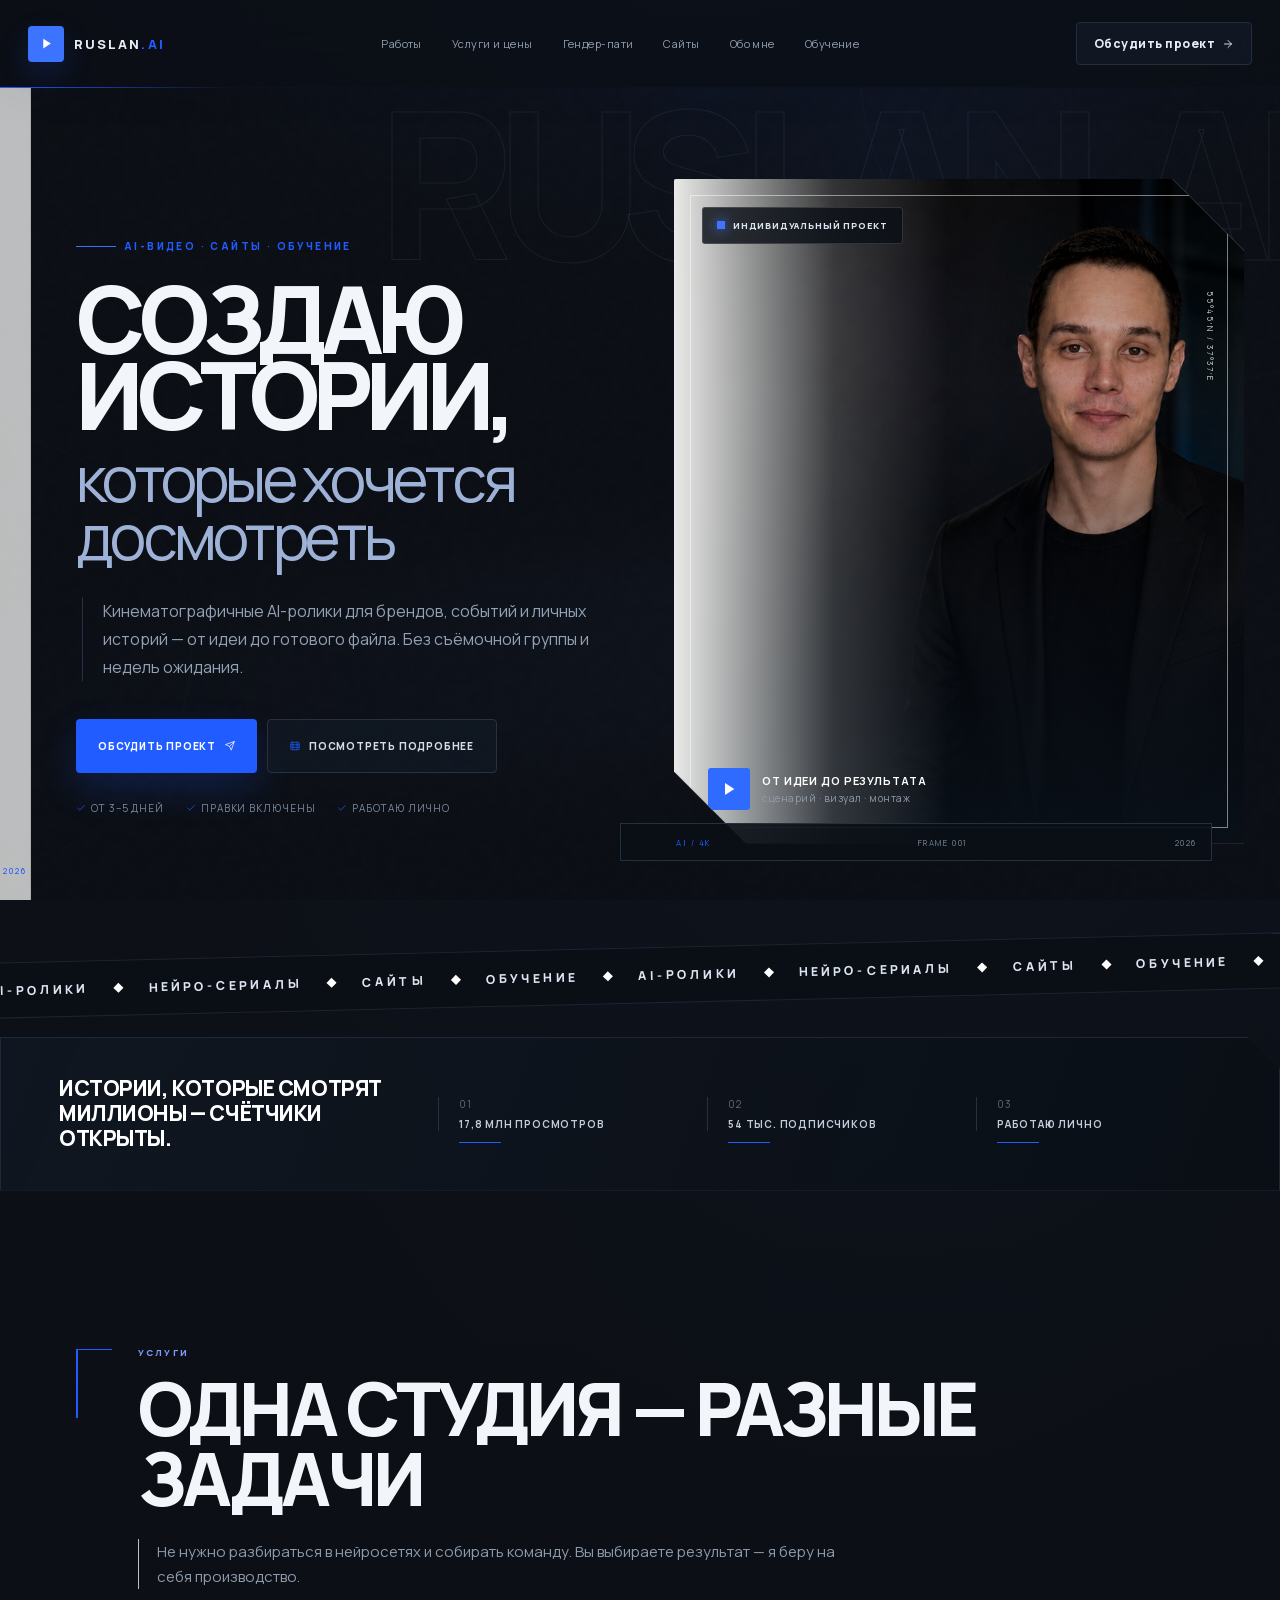
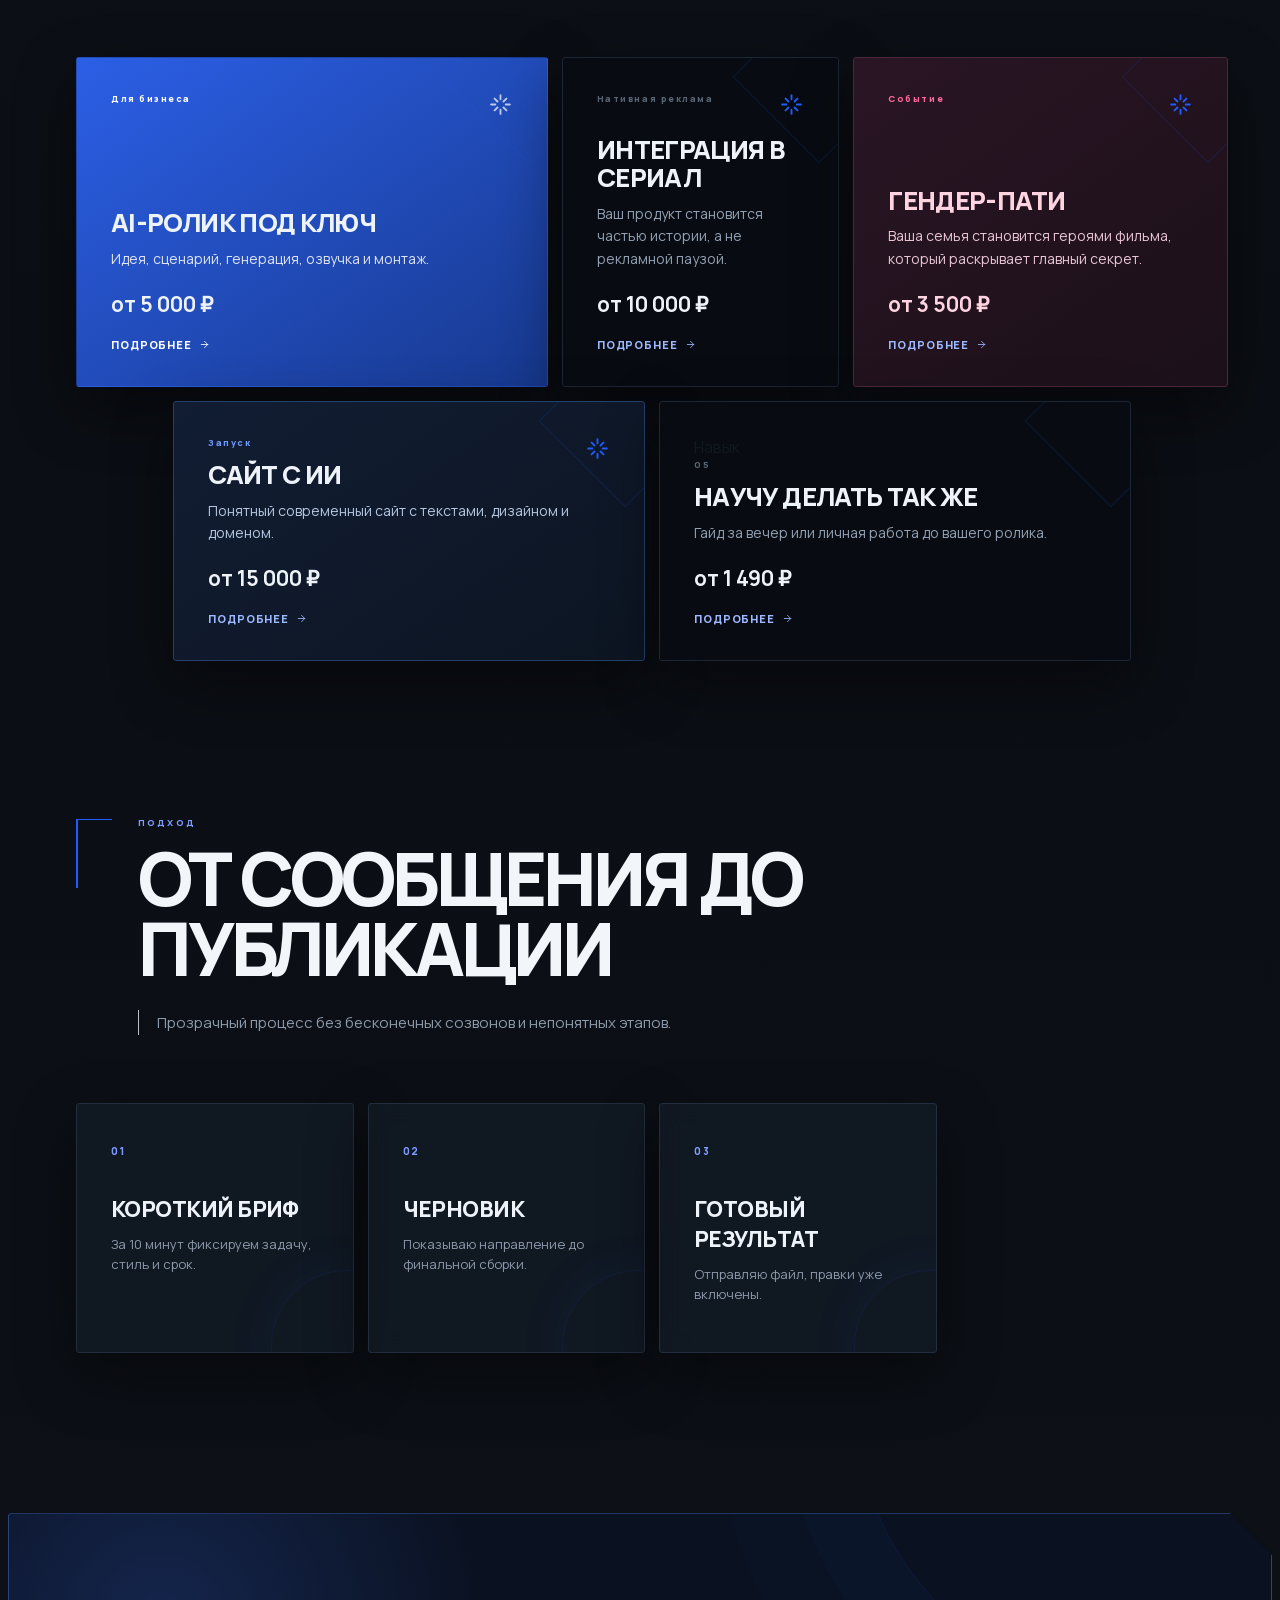
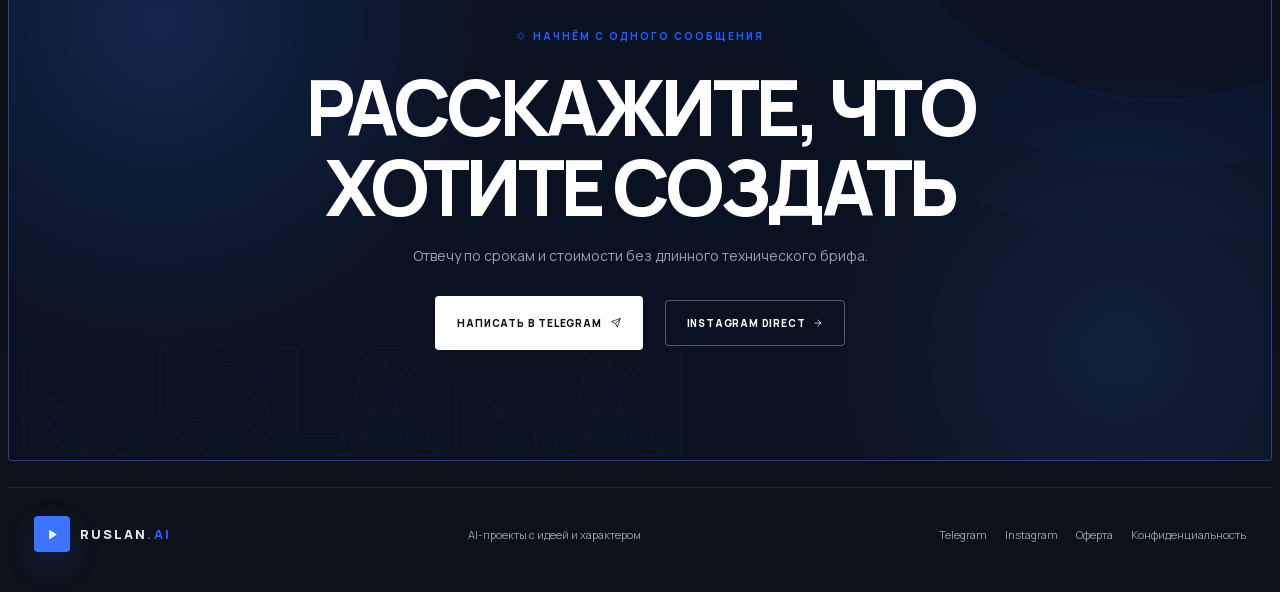
==== commit 771b3870: "Продающие блоки: обучение раскрыто до покупки, выгода и FAQ на ценах, карточка обучения на главной l" ====
--- a/index.html
+++ b/index.html
@@ -63,7 +63,7 @@
 
   <section class="content-section motion-reveal" id="details">
     <div class="section-head"><span>Услуги</span><h2>Одна студия — разные задачи</h2><p>Не нужно разбираться в нейросетях и собирать команду. Вы выбираете результат — я беру на себя производство.</p></div>
-    <div class="cards-grid cards-4"><article class="service-card tone-violet"><div class="card-index"><span>Для бизнеса</span><svg viewBox="0 0 24 24" fill="none" stroke="currentColor" stroke-width="1.8" stroke-linecap="round" stroke-linejoin="round" aria-hidden="true"><path d="M12 3v4M12 17v4M3 12h4M17 12h4"/><path d="m6.3 6.3 2.8 2.8M14.9 14.9l2.8 2.8M17.7 6.3l-2.8 2.8M9.1 14.9l-2.8 2.8"/></svg></div><div class="card-body"><h3>AI-ролик под ключ</h3><p>Идея, сценарий, генерация, озвучка и монтаж.</p><strong>от 5 000 ₽</strong><a href="price.html">Подробнее <svg viewBox="0 0 24 24" fill="none" stroke="currentColor" stroke-width="1.8" stroke-linecap="round" stroke-linejoin="round" aria-hidden="true"><path d="M5 12h14"/><path d="m12 5 7 7-7 7"/></svg></a></div></article><article class="service-card tone-dark"><div class="card-index"><span>Нативная реклама</span><svg viewBox="0 0 24 24" fill="none" stroke="currentColor" stroke-width="1.8" stroke-linecap="round" stroke-linejoin="round" aria-hidden="true"><path d="M12 3v4M12 17v4M3 12h4M17 12h4"/><path d="m6.3 6.3 2.8 2.8M14.9 14.9l2.8 2.8M17.7 6.3l-2.8 2.8M9.1 14.9l-2.8 2.8"/></svg></div><div class="card-body"><h3>Интеграция в сериал</h3><p>Ваш продукт становится частью истории, а не рекламной паузой.</p><strong>от 10 000 ₽</strong><a href="works.html">Подробнее <svg viewBox="0 0 24 24" fill="none" stroke="currentColor" stroke-width="1.8" stroke-linecap="round" stroke-linejoin="round" aria-hidden="true"><path d="M5 12h14"/><path d="m12 5 7 7-7 7"/></svg></a></div></article><article class="service-card tone-pink"><div class="card-index"><span>Событие</span><svg viewBox="0 0 24 24" fill="none" stroke="currentColor" stroke-width="1.8" stroke-linecap="round" stroke-linejoin="round" aria-hidden="true"><path d="M12 3v4M12 17v4M3 12h4M17 12h4"/><path d="m6.3 6.3 2.8 2.8M14.9 14.9l2.8 2.8M17.7 6.3l-2.8 2.8M9.1 14.9l-2.8 2.8"/></svg></div><div class="card-body"><h3>Гендер-пати</h3><p>Ваша семья становится героями фильма, который раскрывает главный секрет.</p><strong>от 3 500 ₽</strong><a href="gender.html">Подробнее <svg viewBox="0 0 24 24" fill="none" stroke="currentColor" stroke-width="1.8" stroke-linecap="round" stroke-linejoin="round" aria-hidden="true"><path d="M5 12h14"/><path d="m12 5 7 7-7 7"/></svg></a></div></article><article class="service-card tone-blue"><div class="card-index"><span>Запуск</span><svg viewBox="0 0 24 24" fill="none" stroke="currentColor" stroke-width="1.8" stroke-linecap="round" stroke-linejoin="round" aria-hidden="true"><path d="M12 3v4M12 17v4M3 12h4M17 12h4"/><path d="m6.3 6.3 2.8 2.8M14.9 14.9l2.8 2.8M17.7 6.3l-2.8 2.8M9.1 14.9l-2.8 2.8"/></svg></div><div class="card-body"><h3>Сайт с ИИ</h3><p>Понятный современный сайт с текстами, дизайном и доменом.</p><strong>от 15 000 ₽</strong><a href="sites.html">Подробнее <svg viewBox="0 0 24 24" fill="none" stroke="currentColor" stroke-width="1.8" stroke-linecap="round" stroke-linejoin="round" aria-hidden="true"><path d="M5 12h14"/><path d="m12 5 7 7-7 7"/></svg></a></div></article></div>
+    <div class="cards-grid cards-4"><article class="service-card tone-violet"><div class="card-index"><span>Для бизнеса</span><svg viewBox="0 0 24 24" fill="none" stroke="currentColor" stroke-width="1.8" stroke-linecap="round" stroke-linejoin="round" aria-hidden="true"><path d="M12 3v4M12 17v4M3 12h4M17 12h4"/><path d="m6.3 6.3 2.8 2.8M14.9 14.9l2.8 2.8M17.7 6.3l-2.8 2.8M9.1 14.9l-2.8 2.8"/></svg></div><div class="card-body"><h3>AI-ролик под ключ</h3><p>Идея, сценарий, генерация, озвучка и монтаж.</p><strong>от 5 000 ₽</strong><a href="price.html">Подробнее <svg viewBox="0 0 24 24" fill="none" stroke="currentColor" stroke-width="1.8" stroke-linecap="round" stroke-linejoin="round" aria-hidden="true"><path d="M5 12h14"/><path d="m12 5 7 7-7 7"/></svg></a></div></article><article class="service-card tone-dark"><div class="card-index"><span>Нативная реклама</span><svg viewBox="0 0 24 24" fill="none" stroke="currentColor" stroke-width="1.8" stroke-linecap="round" stroke-linejoin="round" aria-hidden="true"><path d="M12 3v4M12 17v4M3 12h4M17 12h4"/><path d="m6.3 6.3 2.8 2.8M14.9 14.9l2.8 2.8M17.7 6.3l-2.8 2.8M9.1 14.9l-2.8 2.8"/></svg></div><div class="card-body"><h3>Интеграция в сериал</h3><p>Ваш продукт становится частью истории, а не рекламной паузой.</p><strong>от 10 000 ₽</strong><a href="works.html">Подробнее <svg viewBox="0 0 24 24" fill="none" stroke="currentColor" stroke-width="1.8" stroke-linecap="round" stroke-linejoin="round" aria-hidden="true"><path d="M5 12h14"/><path d="m12 5 7 7-7 7"/></svg></a></div></article><article class="service-card tone-pink"><div class="card-index"><span>Событие</span><svg viewBox="0 0 24 24" fill="none" stroke="currentColor" stroke-width="1.8" stroke-linecap="round" stroke-linejoin="round" aria-hidden="true"><path d="M12 3v4M12 17v4M3 12h4M17 12h4"/><path d="m6.3 6.3 2.8 2.8M14.9 14.9l2.8 2.8M17.7 6.3l-2.8 2.8M9.1 14.9l-2.8 2.8"/></svg></div><div class="card-body"><h3>Гендер-пати</h3><p>Ваша семья становится героями фильма, который раскрывает главный секрет.</p><strong>от 3 500 ₽</strong><a href="gender.html">Подробнее <svg viewBox="0 0 24 24" fill="none" stroke="currentColor" stroke-width="1.8" stroke-linecap="round" stroke-linejoin="round" aria-hidden="true"><path d="M5 12h14"/><path d="m12 5 7 7-7 7"/></svg></a></div></article><article class="service-card tone-blue"><div class="card-index"><span>Запуск</span><svg viewBox="0 0 24 24" fill="none" stroke="currentColor" stroke-width="1.8" stroke-linecap="round" stroke-linejoin="round" aria-hidden="true"><path d="M12 3v4M12 17v4M3 12h4M17 12h4"/><path d="m6.3 6.3 2.8 2.8M14.9 14.9l2.8 2.8M17.7 6.3l-2.8 2.8M9.1 14.9l-2.8 2.8"/></svg></div><div class="card-body"><h3>Сайт с ИИ</h3><p>Понятный современный сайт с текстами, дизайном и доменом.</p><strong>от 15 000 ₽</strong><a href="sites.html">Подробнее <svg viewBox="0 0 24 24" fill="none" stroke="currentColor" stroke-width="1.8" stroke-linecap="round" stroke-linejoin="round" aria-hidden="true"><path d="M5 12h14"/><path d="m12 5 7 7-7 7"/></svg></a></div></article><article class="service-card tone-dark"><span class="card-tag">Навык</span><div class="card-index"><span>05</span></div><div class="card-body"><h3>Научу делать так же</h3><p>Гайд за вечер или личная работа до вашего ролика.</p><strong>от 1 490 ₽</strong><a href="learn.html">Подробнее <svg viewBox="0 0 24 24" fill="none" stroke="currentColor" stroke-width="1.8" stroke-linecap="round" stroke-linejoin="round" aria-hidden="true"><path d="M5 12h14"/><path d="m12 5 7 7-7 7"/></svg></a></div></article></div>
   </section>
 
   <section class="content-section second-section motion-reveal">
--- a/style.css
+++ b/style.css
@@ -365,3 +365,52 @@
 /* Подвал был на грани читаемости — туда смотрят за офертой. */
 footer{color:#93a1b4}
 footer a:hover{color:#e7edf5}
+
+/* ═══ МЯГКИЙ ФОН 05.09 (владелец: «фон должен быть приятнее для глаз») ═══
+   Утомляли три вещи: яркие синие пятна с видимой границей, контрастная
+   движущаяся сетка и зерно поверх всего. Пятна ослаблены вдвое и растянуты
+   (без видимого края), сетка и зерно едва заметны, база чуть теплее и
+   светлее — контраст с белым текстом меньше бьёт по глазам.
+   Гендер-пати не трогается: её сине-розовый фон специфичнее (body.gender). */
+body{background:
+  radial-gradient(120% 90% at 70% -10%,rgba(61,116,255,.05),transparent 60%),
+  linear-gradient(180deg,#0e1219 0%,#0b0e14 55%,#0d1118 100%)}
+.motion-background{background:#0b0e14}
+.motion-background:before{background:
+  radial-gradient(110% 80% at 62% -12%,rgba(61,116,255,.07),transparent 55%),
+  linear-gradient(180deg,rgba(10,13,19,.35),rgba(10,13,19,.72))}
+.motion-grid{opacity:.09}
+.motion-beam{background:conic-gradient(from 110deg,transparent 0 32%,rgba(61,116,255,.08) 38%,transparent 44% 73%,rgba(150,175,225,.04) 78%,transparent 84%)}
+.motion-ribbon{background:linear-gradient(90deg,transparent 4%,rgba(61,116,255,.03) 24%,rgba(110,150,255,.07) 49%,rgba(200,215,245,.05) 62%,transparent 88%)}
+.motion-orbit{border-color:rgba(61,116,255,.10)}
+.motion-orbit-two{border-color:rgba(160,180,210,.06)}
+.motion-cursor{background:radial-gradient(430px circle at var(--cursor-x) var(--cursor-y),rgba(61,116,255,.06),transparent 68%)}
+.motion-noise{opacity:.018}
+/* фотоподложки секций затемнены сильнее — светло-серые участки
+   (бетон, мониторы) спорили со спокойным фоном */
+.page-works .second-section,.page-price .second-section,.page-learn .second-section,
+.page-sites .sites-audience,.page-sites .sites-comparison,.page-sites .sites-ready{
+  background-image:linear-gradient(90deg,rgba(9,13,20,.96),rgba(9,13,20,.86)),var(--underlay,none)}
+.page-works .second-section{--underlay:url('underlay-3.webp')}
+.page-price .second-section{--underlay:url('underlay-4.webp')}
+.page-learn .second-section{--underlay:url('underlay-5.webp')}
+.page-sites .sites-audience{--underlay:url('underlay-1.webp')}
+.page-sites .sites-comparison{--underlay:url('underlay-2.webp')}
+.page-sites .sites-ready{--underlay:url('underlay-6.webp')}
+
+/* ═══ ПРОДАЮЩИЕ БЛОКИ ОБУЧЕНИЯ И ЦЕН 05.09 ═══ */
+.check-list{list-style:none;margin:18px 0 0;padding:0;display:grid;gap:11px}
+.check-list li{position:relative;padding-left:26px;color:#aab6c6;font-size:14px;line-height:1.55}
+.check-list li:before{content:"✓";position:absolute;left:0;top:0;color:#7f9cff;font-weight:800}
+.tone-violet .check-list li{color:rgba(255,255,255,.88)}
+.tone-violet .check-list li:before{color:#fff}
+.card-cta{margin-top:22px}
+.card-cta .button{min-height:48px}
+/* пятая карточка витрины главной: «сайт» и «обучение» делят второй ряд */
+@media(min-width:1101px){
+  .cards-4 .service-card:nth-child(4){grid-column:2/span 5;min-height:245px}
+  .cards-4 .service-card:nth-child(5){grid-column:span 5;min-height:245px}
+}
+/* правило «ссылки на кобальте белые !important» красило и кнопку —
+   белый текст на белой кнопке */
+.tone-violet .button.light{color:#0a0f18!important}
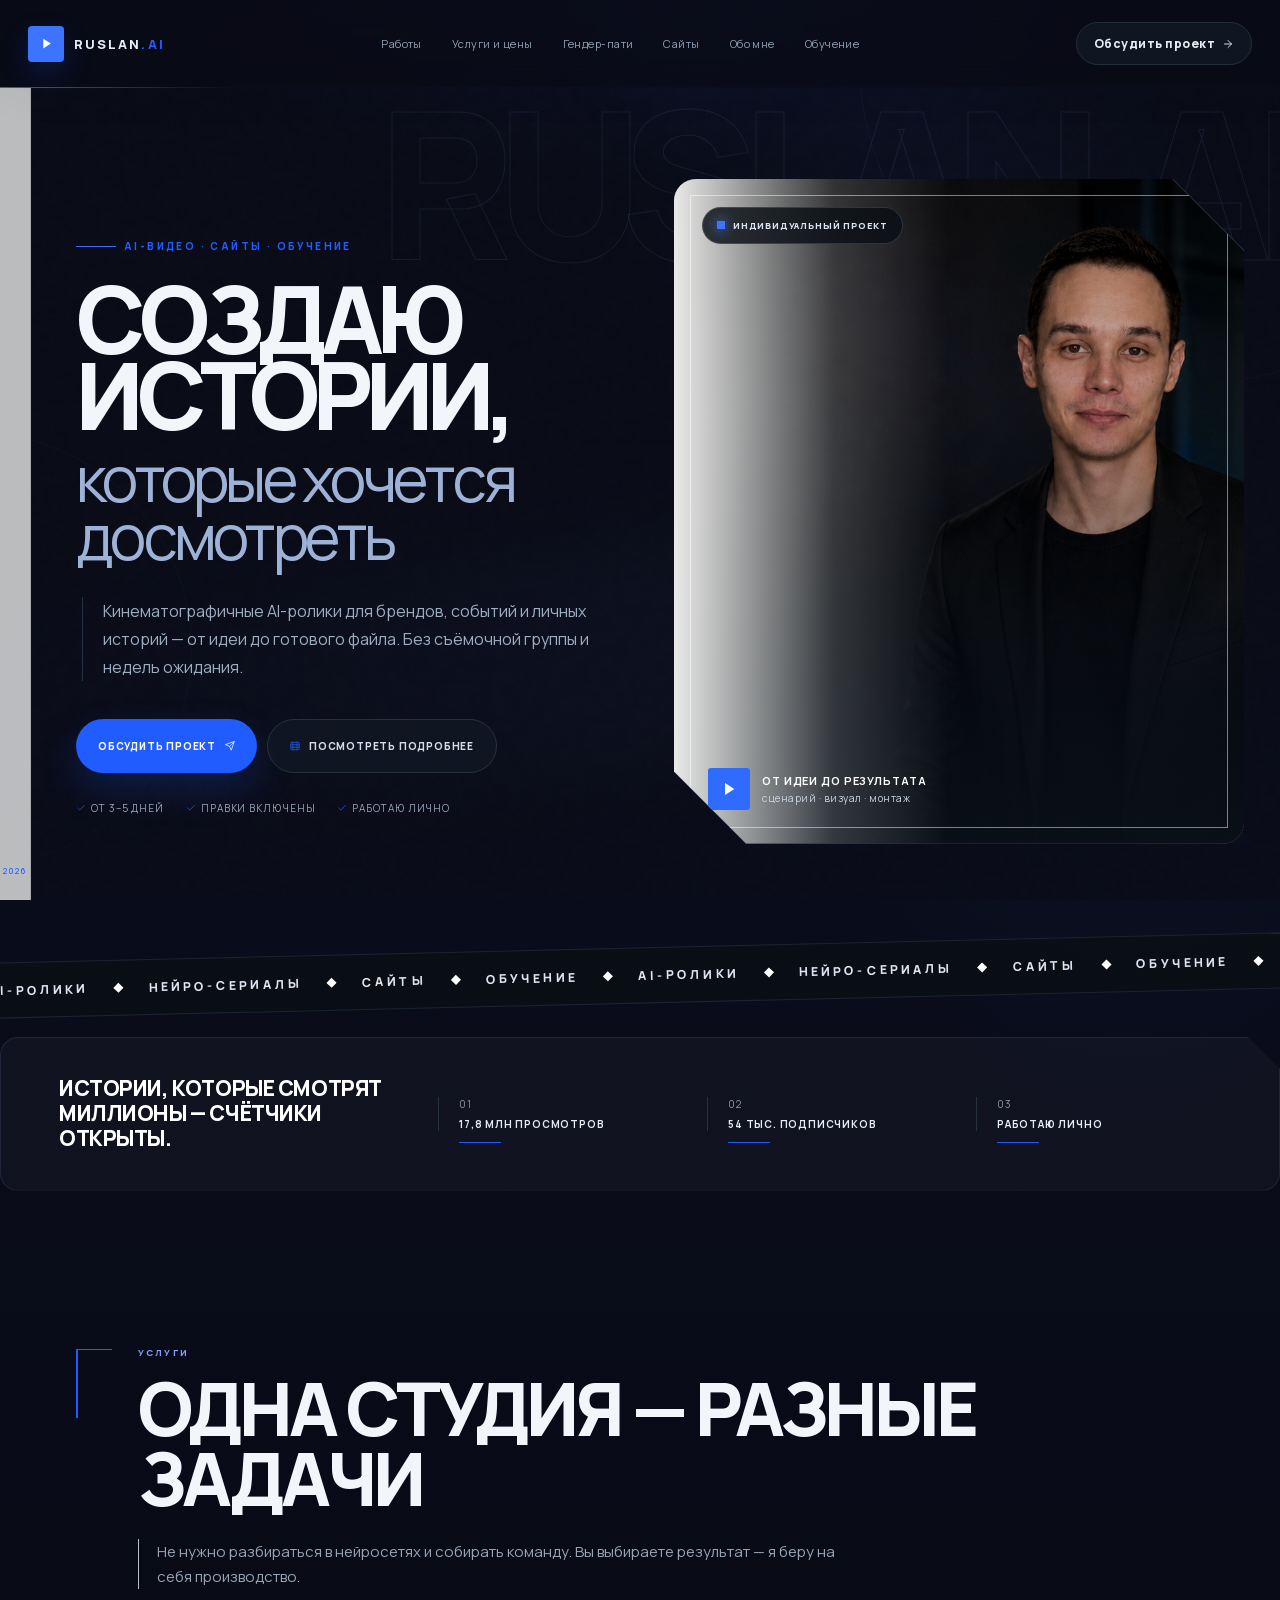
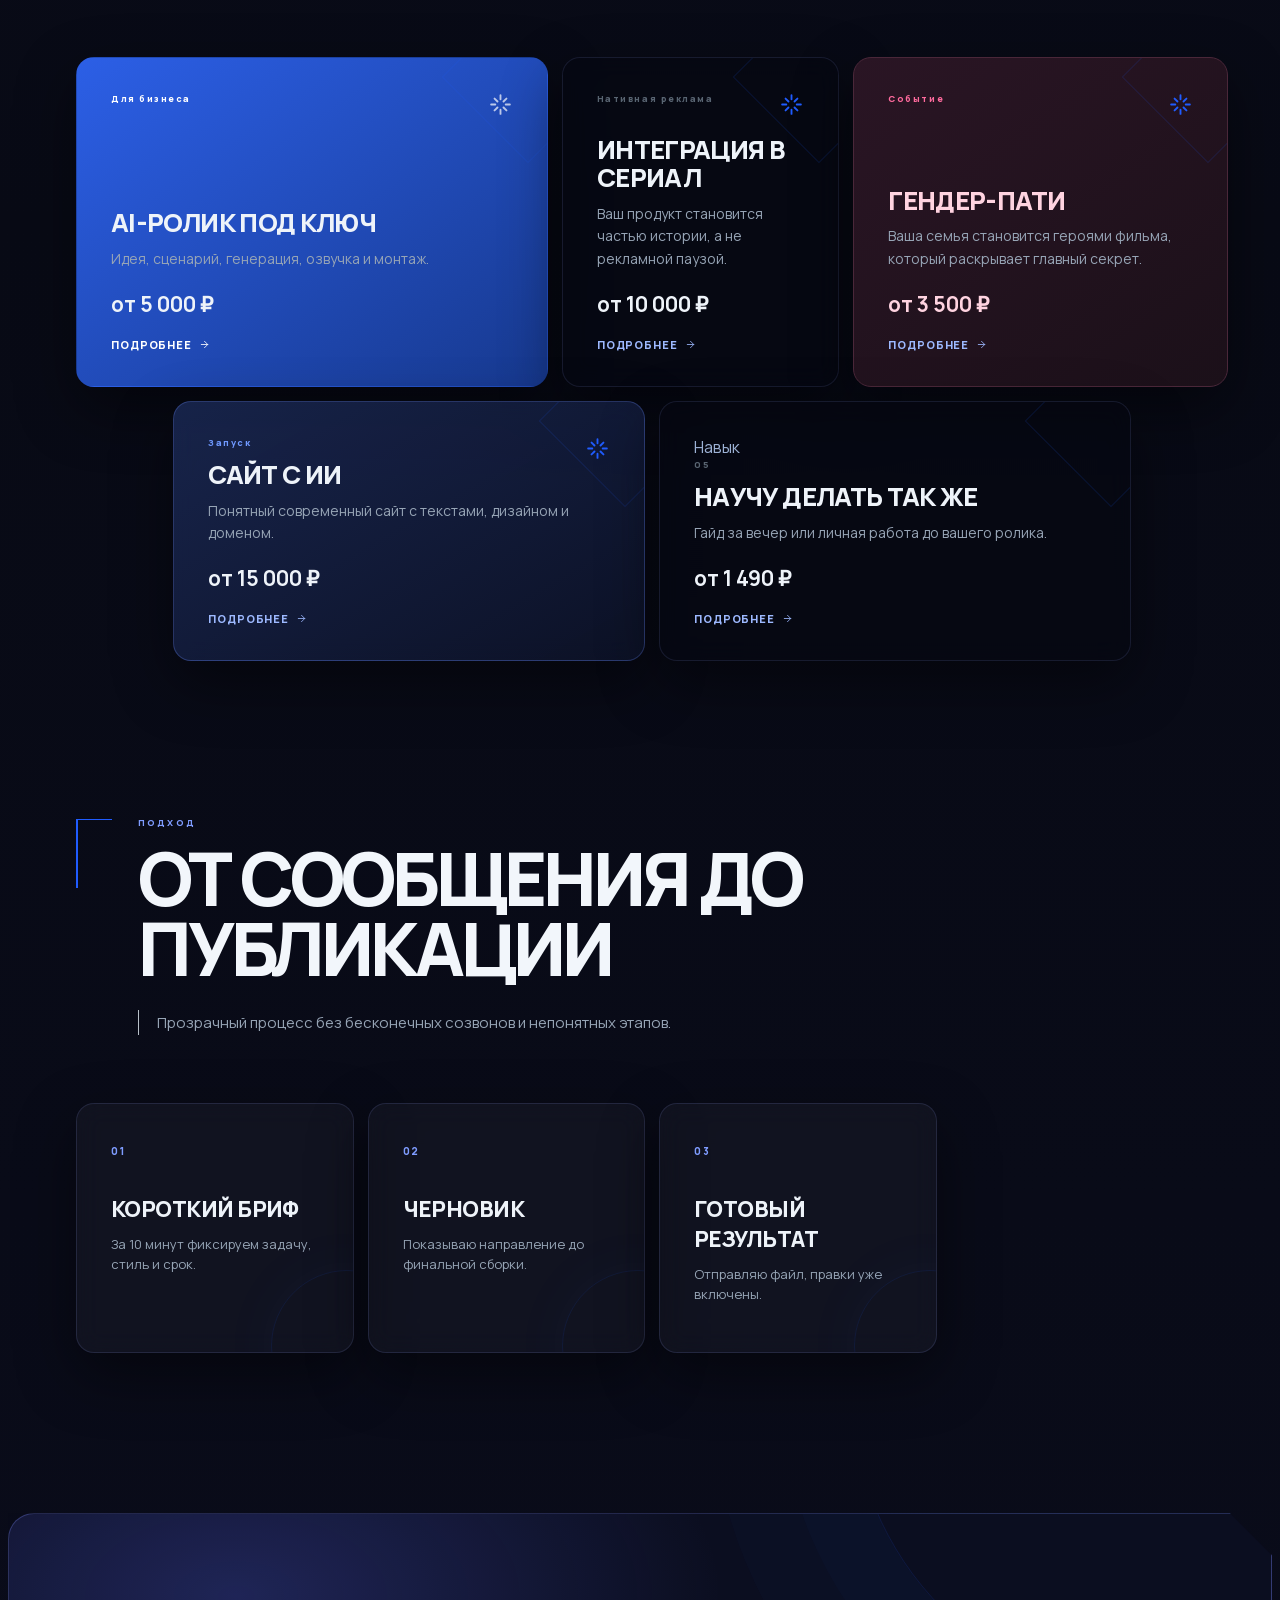
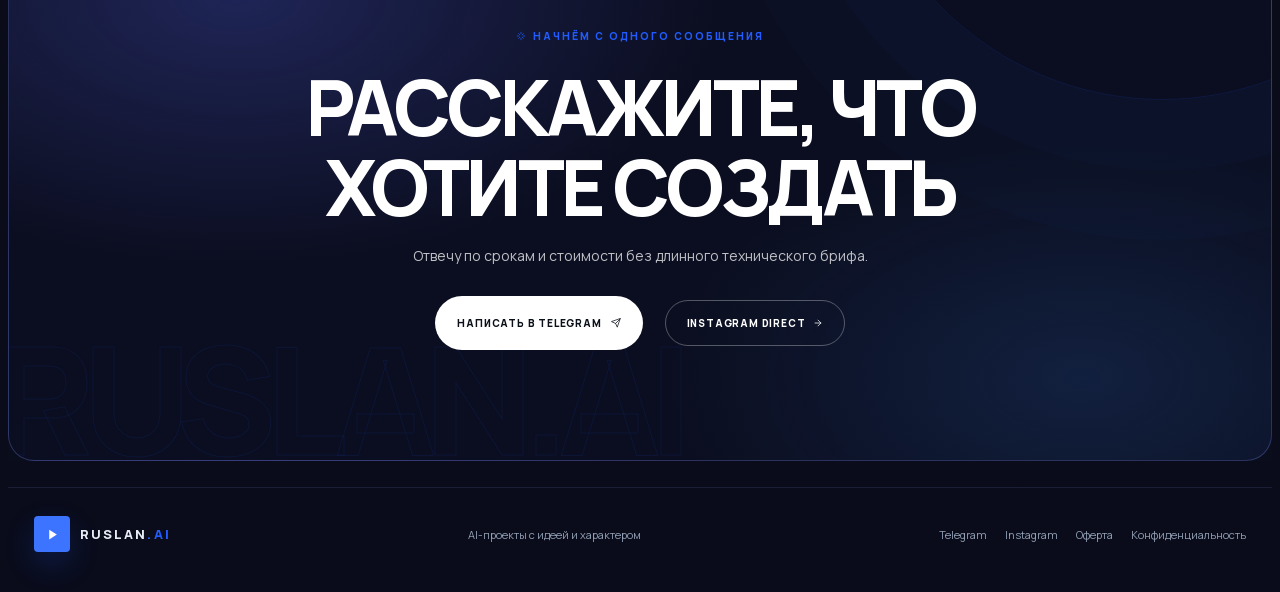
==== commit 86f34ebb: "Фоны сгенерированы через kie (nano-banana-2), чистка текста и контраст 8 фонов в индиго-стиле по клю" ====
--- a/index.html
+++ b/index.html
@@ -47,10 +47,8 @@
         <img src="ruslan-hero-final.jpg" alt="Руслан — AI-креатор">
         <div class="media-shade"></div>
         <span class="media-badge"><span></span> Индивидуальный проект</span>
-        <span class="media-coordinate" aria-hidden="true">55°45′N / 37°37′E</span>
         <div class="media-caption"><span class="play-disc"><svg viewBox="0 0 24 24" fill="currentColor" stroke="none" aria-hidden="true"><polygon points="6 3 20 12 6 21 6 3"/></svg></span><span><b>От идеи до результата</b><small>сценарий · визуал · монтаж</small></span></div>
       </div>
-      <div class="hero-specs" aria-hidden="true"><span>AI / 4K</span><span>FRAME 001</span><span>2026</span></div>
     </div>
   </section>
 
--- a/style.css
+++ b/style.css
@@ -414,3 +414,77 @@
 /* правило «ссылки на кобальте белые !important» красило и кнопку —
    белый текст на белой кнопке */
 .tone-violet .button.light{color:#0a0f18!important}
+
+/* ═══ ОФОРМЛЕНИЕ ПО РЕФЕРЕНСУ KIE.AI 05.09 (владелец прислал ссылку) ═══
+   Взято у kie: глубокий сине-фиолетовый фон со свечением сверху вместо
+   плоского графита, стеклянные карточки с большим скруглением, кнопки-
+   пилюли. Гендер-пати сохраняет свой сине-розовый фон (body.gender
+   специфичнее). */
+
+/* фон: индиго-градиент с мягким свечением, как «Прозрачные цены» у kie */
+body{background:
+  radial-gradient(90% 55% at 50% -18%,rgba(88,101,242,.22),transparent 62%),
+  radial-gradient(60% 45% at 88% 6%,rgba(56,140,248,.08),transparent 55%),
+  linear-gradient(180deg,#0b0e20 0%,#080a15 48%,#0a0c1b 100%)}
+.motion-background{background:#080a15}
+.motion-background:before{background:
+  radial-gradient(80% 60% at 50% -15%,rgba(88,101,242,.10),transparent 58%),
+  linear-gradient(180deg,rgba(9,11,24,.35),rgba(9,11,24,.72))}
+.motion-grid{opacity:.08;background-image:linear-gradient(rgba(140,150,235,.14) 1px,transparent 1px),linear-gradient(90deg,rgba(140,150,235,.14) 1px,transparent 1px)}
+.motion-orbit{border-color:rgba(120,130,250,.10)}
+
+/* карточки-стекло со скруглением */
+.service-card,.detail-card{border-radius:18px;background:rgba(255,255,255,.035);border-color:rgba(150,165,255,.14)}
+.service-card:hover,.detail-card:hover{background:rgba(255,255,255,.055);border-color:rgba(160,175,255,.32);box-shadow:0 26px 70px rgba(5,8,20,.55)}
+.tone-dark{background:rgba(6,8,18,.6)!important;border-color:rgba(150,165,255,.12)!important}
+.tone-blue{background:linear-gradient(150deg,rgba(37,58,120,.55),rgba(15,22,48,.6))!important;border-color:rgba(110,140,255,.28)!important}
+.tone-violet{border-radius:18px}
+.page-hero-media{border-radius:22px}
+.value-band{border-radius:18px;background:rgba(255,255,255,.03);border:1px solid rgba(150,165,255,.12)}
+.portrait-break{border-radius:22px;background:rgba(255,255,255,.035);border-color:rgba(150,165,255,.14)}
+.final-cta{border-radius:26px;border-color:rgba(130,145,255,.28);background:
+  radial-gradient(70% 90% at 18% 15%,rgba(88,101,242,.26),transparent 55%),
+  radial-gradient(60% 80% at 85% 85%,rgba(56,140,248,.14),transparent 55%),#0b0e20}
+.kit-intro,.sw,.type-grid>div,.icon-grid>div{border-radius:16px}
+
+/* кнопки-пилюли, как у kie */
+.button,.header-button{border-radius:999px}
+.final-cta>div>a:last-child{border-radius:999px}
+.card-cta .button{border-radius:999px}
+
+/* полка работ и превью: скругление вместо срезанного угла */
+.reel{clip-path:none;border-radius:16px;border-color:rgba(150,165,255,.14)}
+.media-badge,.hero-specs{border-radius:999px}
+.global-header{background:rgba(9,11,22,.72);backdrop-filter:blur(14px)}
+footer{border-color:rgba(150,165,255,.12)}
+/* подложки секций — в тон индиго */
+.page-works .second-section,.page-price .second-section,.page-learn .second-section,
+.page-sites .sites-audience,.page-sites .sites-comparison,.page-sites .sites-ready{
+  background-image:linear-gradient(90deg,rgba(8,10,22,.88),rgba(8,10,22,.55)),var(--underlay,none)}
+/* фоны сгенерированы через kie (nano-banana-2) 05.09 в индиго-стиле —
+   затемнение мягче, чем у прежних светло-серых фото */
+.page-works .second-section{--underlay:url('underlay-3-v3.jpg')}
+.page-price .second-section{--underlay:url('underlay-4-v3.jpg')}
+.page-learn .second-section{--underlay:url('underlay-5-v3.jpg')}
+.page-sites .sites-audience{--underlay:url('underlay-1-v3.jpg')}
+.page-sites .sites-comparison{--underlay:url('underlay-2-v3.jpg')}
+.page-sites .sites-ready{--underlay:url('underlay-6-v3.jpg')}
+
+/* ═══ ЧИТАЕМОСТЬ 05.09 (владелец: «лишний текст убери, тусклое сделай
+   читабельным») ═══
+   Декоративные «55°45′N», «FRAME 001 · 2026» убраны из разметки — это
+   шум пака, не информация. Здесь — контраст мелких надписей: они были
+   на грани различимости на новом индиго-фоне. */
+.facts{color:#98a7b9}
+.value-band>span{color:#8a99ac}
+.value-band>span b{color:#e7edf5}
+.section-head p{color:#96a4b5}
+.service-card p,.detail-card p{color:#97a5b6}
+.reels-note{color:#8a99ac;font-size:13px}
+.media-caption small{color:#c9d4e3}
+.final-cta>p{color:rgba(255,255,255,.74)}
+.page-hero-copy>p{color:#9caebf}
+.card-tag{color:#9db2d6}
+.tone-violet .card-tag,.tone-blue .card-tag{color:rgba(255,255,255,.85)}
+.tone-pink .card-tag{color:#f0a8c4}
+footer p{color:#93a1b4}
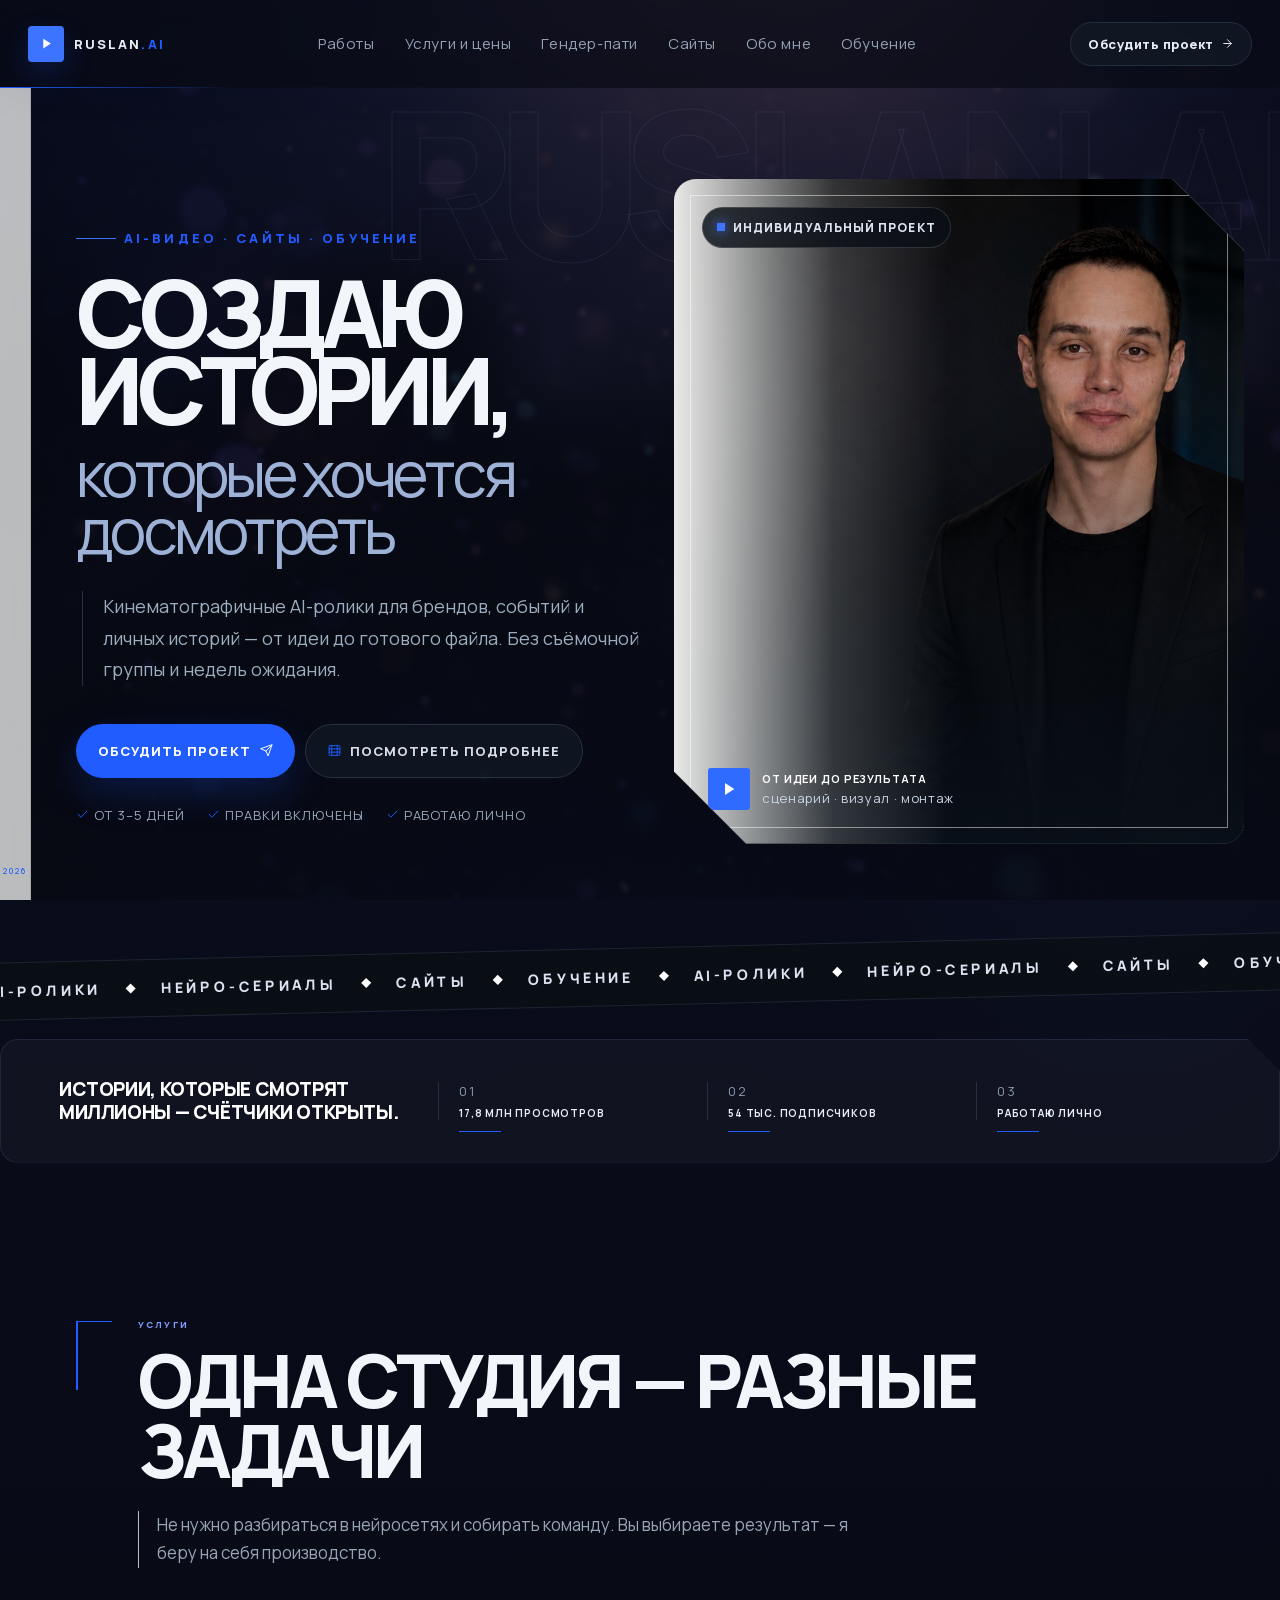
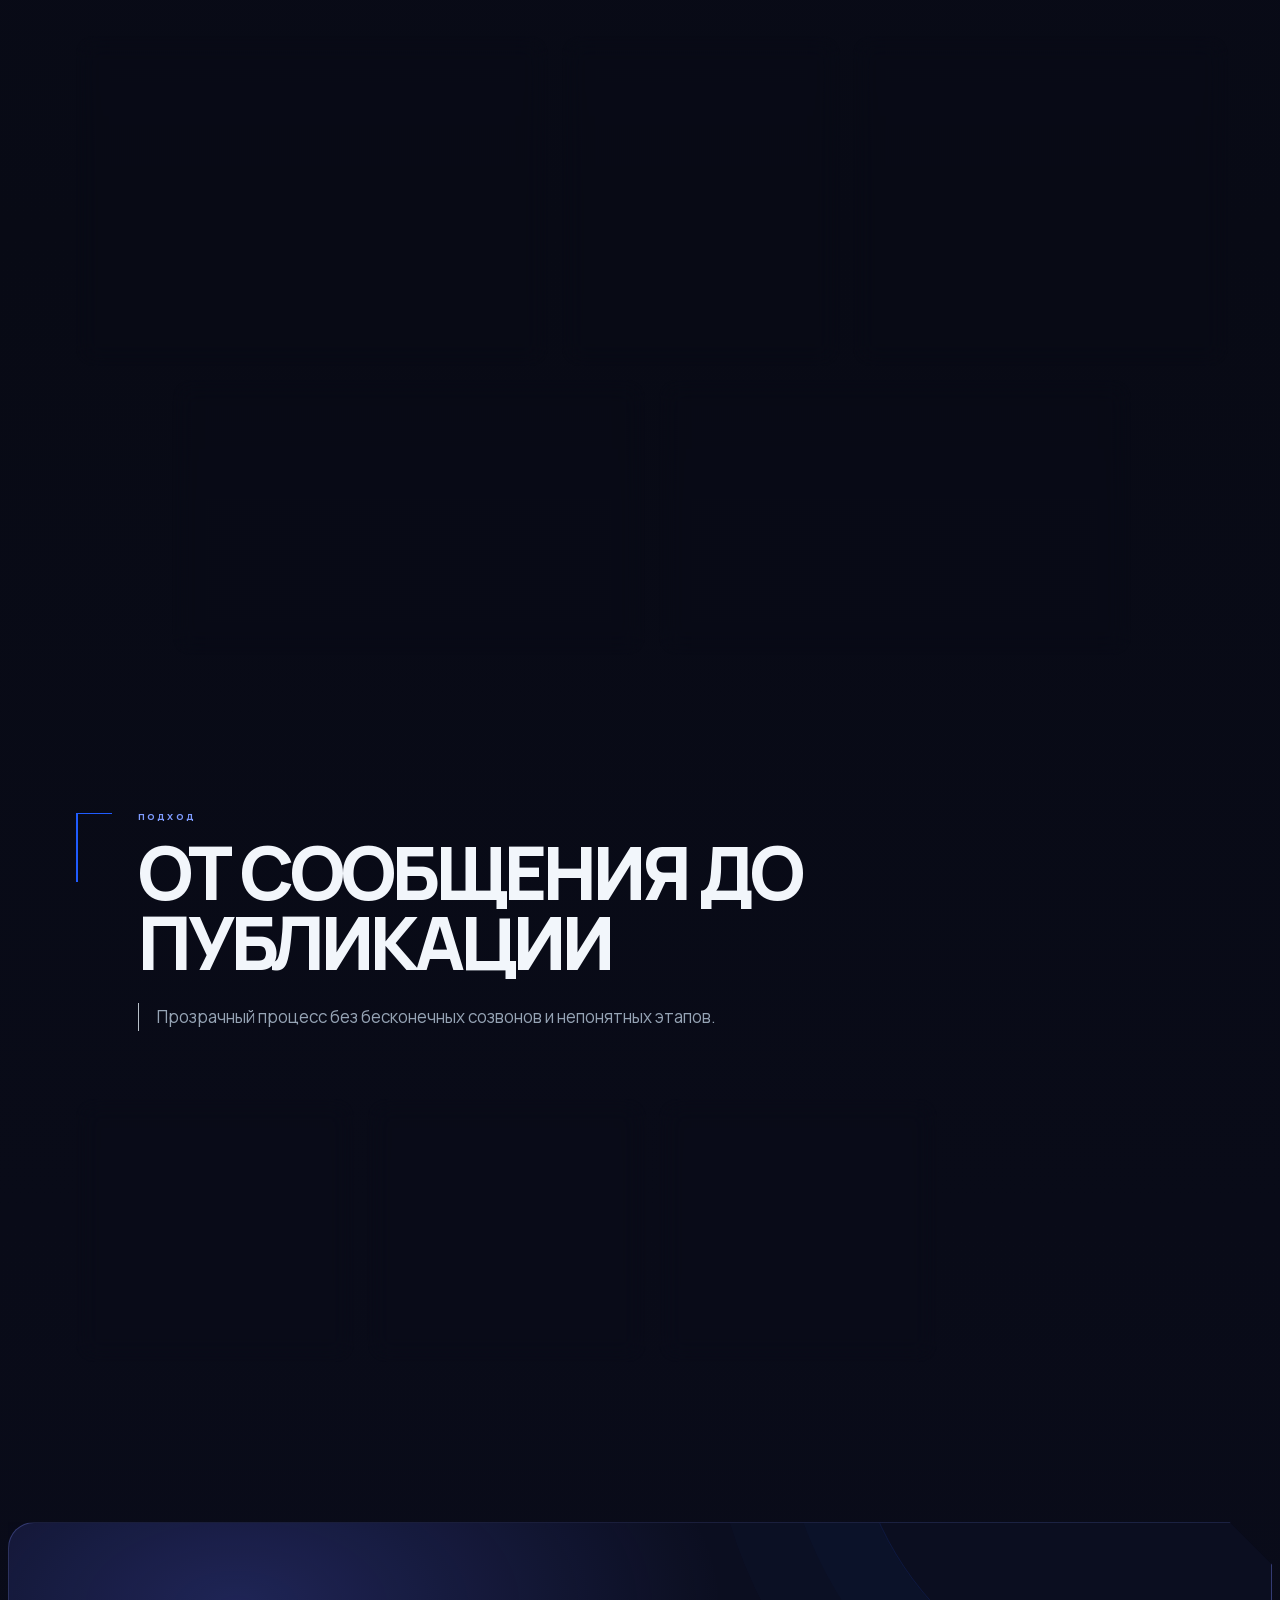
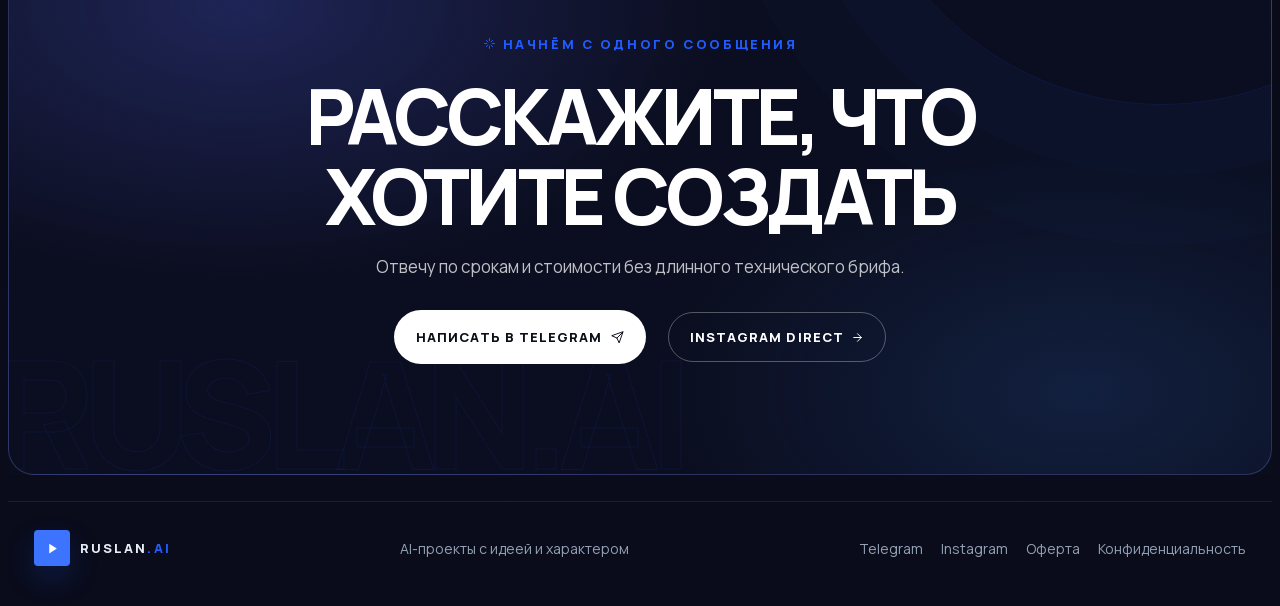
==== commit f851e98c: "Живые подложки на всех страницах: индиго-кадры страниц оживлены Grok-ом Шесть 6-секундных зацикленны" ====
--- a/index.html
+++ b/index.html
@@ -20,6 +20,10 @@
   <div class="motion-cursor"></div><div class="motion-noise"></div>
 </div>
 <canvas class="motion-trail" id="trail" aria-hidden="true"></canvas>
+
+<div class="live-bg" aria-hidden="true">
+  <video src="live-bg-index.mp4" poster="live-bg-index.jpg" autoplay muted loop playsinline preload="metadata"></video>
+</div>
 
 <main class="site-shell page-index">
   <aside class="edge-rail" aria-hidden="true"><span>RUSLAN.AI / DIGITAL PRODUCTION</span><b>2026</b></aside>
--- a/style.css
+++ b/style.css
@@ -488,3 +488,61 @@
 .tone-violet .card-tag,.tone-blue .card-tag{color:rgba(255,255,255,.85)}
 .tone-pink .card-tag{color:#f0a8c4}
 footer p{color:#93a1b4}
+
+/* ═══ КРУПНЕЕ МЕЛКОЕ 05.09 (владелец: «мелкий текст плохо видно даже
+   на мониторе 32″») ═══
+   Пак любит 10-11px капсом — на большом мониторе это бисер. Поднято
+   на 2-3px всё служебное и на 1-2px основной текст карточек. */
+.facts{font-size:13px;letter-spacing:.07em}
+.eyebrow{font-size:13px}
+.button{font-size:13px}
+.header-button{font-size:13px}
+.value-band>span{font-size:13px}
+.value-band p{font-size:19px}
+.card-tag,.service-card .card-tag{font-size:13px}
+.service-card p,.detail-card p{font-size:16px;line-height:1.6}
+.section-head p{font-size:17px}
+.page-hero-copy>p{font-size:18px}
+.check-list li{font-size:16px}
+.reels-note{font-size:15px}
+.media-caption small{font-size:13px}
+.media-badge{font-size:12px}
+.final-cta>p{font-size:17px}
+.final-cta>span{font-size:13px}
+.final-cta>div>a:last-child{font-size:13px}
+.global-header nav a{font-size:15px}
+footer{font-size:14px}
+footer a{font-size:14px}
+.kinetic-strip>div{font-size:14px}
+.service-card strong,.detail-card strong{font-size:26px}
+.reel-meta b{font-size:18px}
+.reel-meta span{font-size:12px}
+.reel-views{font-size:13px}
+.card-index span,.detail-number{font-size:13px}
+
+/* ═══ ЖИВОЙ ФОН ГЕНДЕР-ПАТИ 06.09 (владелец: «фон для женщин, чтобы
+   что-то двигалось») ═══
+   Сгенерирован kie: картинка nano-banana-2 → видео Grok Imagine
+   (сад с розово-голубым дымом, конфетти и гирляндами). Видео лежит
+   ПОД содержимым (main z-index:1), затемняется градиентом, звук
+   вырезан на перекодировании — фон обязан молчать. */
+body.gender .gender-live-bg{position:fixed;inset:0;z-index:0;overflow:hidden;pointer-events:none}
+body.gender .gender-live-bg video,body.gender .gender-live-bg img{position:absolute;inset:0;width:100%;height:100%;object-fit:cover;filter:brightness(.6) saturate(1.05)}
+body.gender .gender-live-bg:after{content:"";position:absolute;inset:0;background:linear-gradient(180deg,rgba(10,8,16,.5),rgba(10,8,16,.84))}
+@media(prefers-reduced-motion:reduce){body.gender .gender-live-bg video{display:none}}
+/* фон гендер-пати был пёстрым и лез вперёд контента: сильнее затемнение,
+   лёгкий блюр (scale прячет размытые края); скриншот в герое «Сайтов»
+   пересобран целым экраном — прежний кроп обрезал буквы на середине */
+body.gender .gender-live-bg video,body.gender .gender-live-bg img{filter:brightness(.62) saturate(1.05) blur(2px);transform:scale(1.05)}
+body.gender .gender-live-bg:after{background:linear-gradient(180deg,rgba(10,8,16,.42),rgba(10,8,16,.78))}
+.media-sites img{object-position:top}
+
+/* ═══ ЖИВЫЕ ПОДЛОЖКИ ВСЕГО САЙТА 06.09 (владелец: «чтоб не так сухо») ═══
+   Тот же приём, что на гендер-пати: 6-секундное зацикленное видео из
+   собственного индиго-кадра страницы, под контентом (main z-index:1),
+   притушено и слегка размыто. Постер = тот же кадр: без автоплея и при
+   reduced-motion остаётся статика. */
+.live-bg{position:fixed;inset:0;z-index:0;overflow:hidden;pointer-events:none}
+.live-bg video{position:absolute;inset:0;width:100%;height:100%;object-fit:cover;filter:brightness(.52) saturate(1.02) blur(2px);transform:scale(1.05)}
+.live-bg:after{content:"";position:absolute;inset:0;background:linear-gradient(180deg,rgba(8,10,20,.5),rgba(8,10,20,.84))}
+@media(prefers-reduced-motion:reduce){.live-bg video{display:none}}
